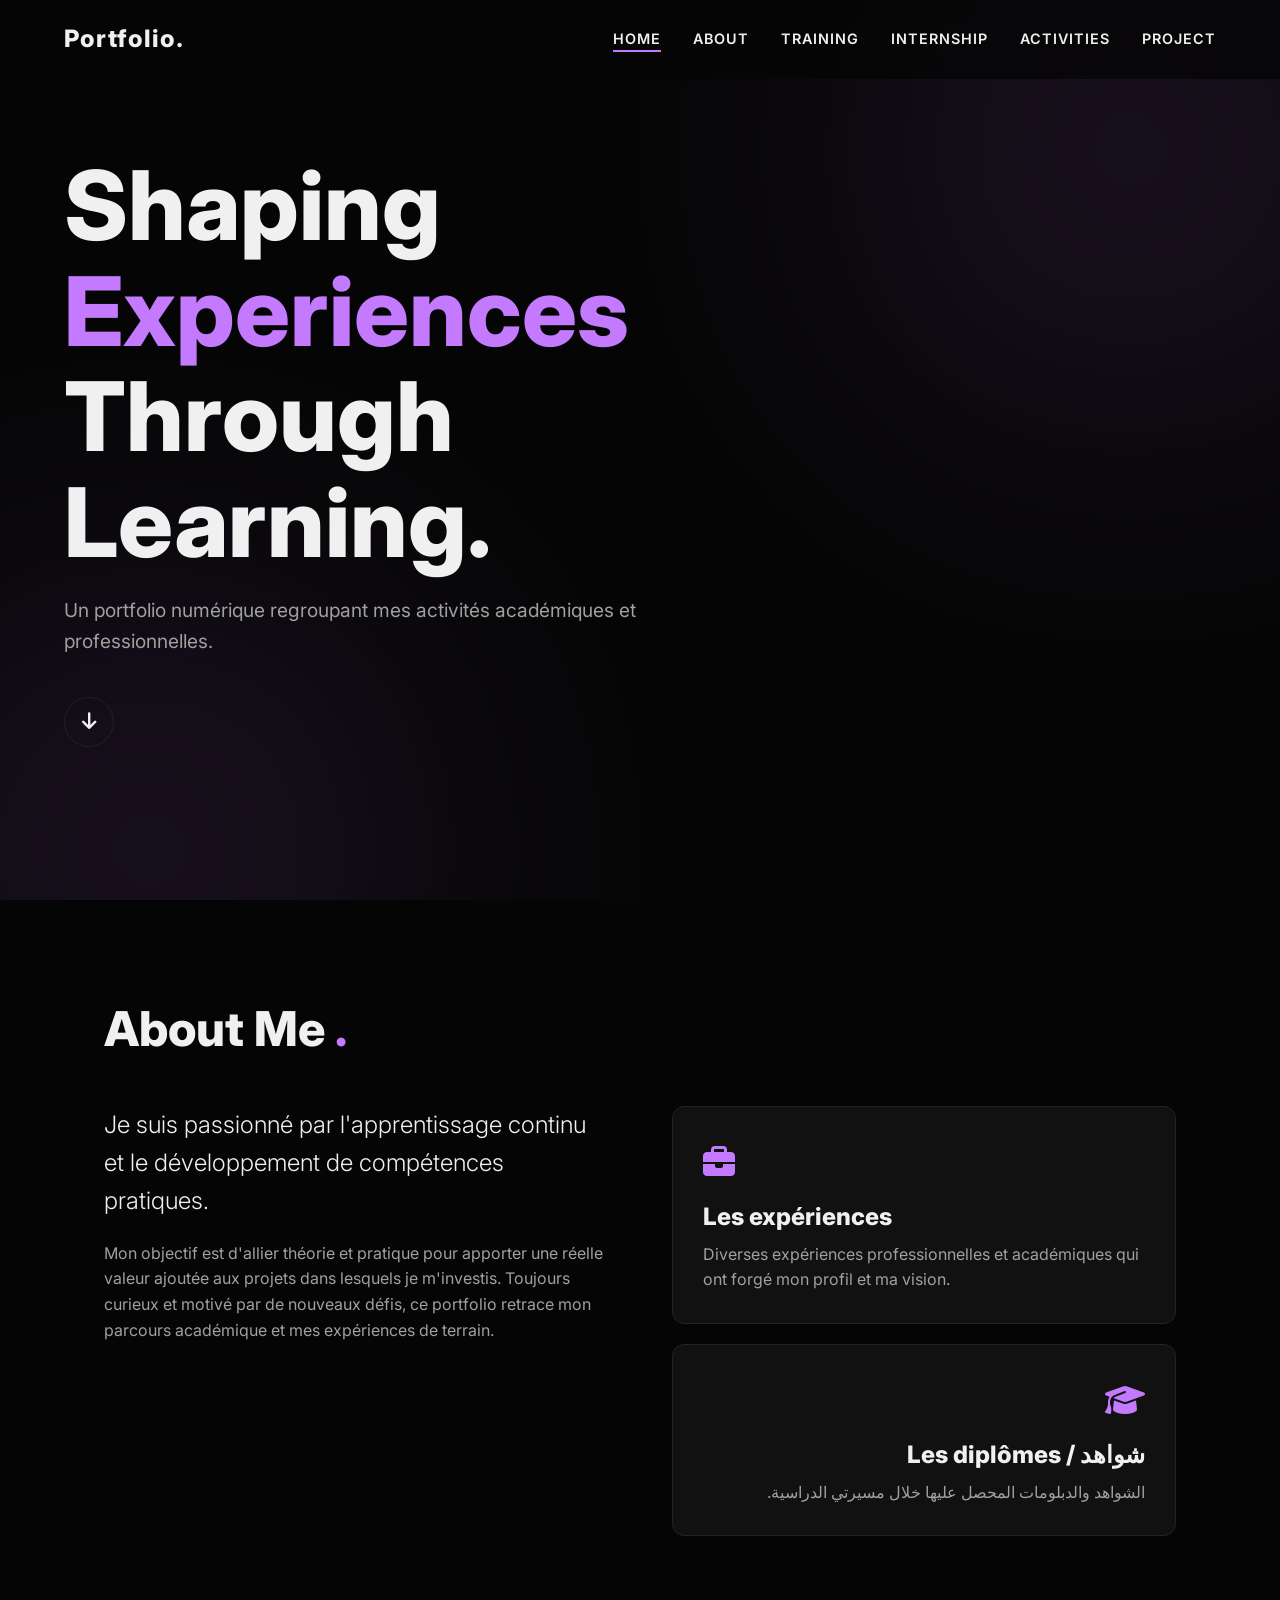
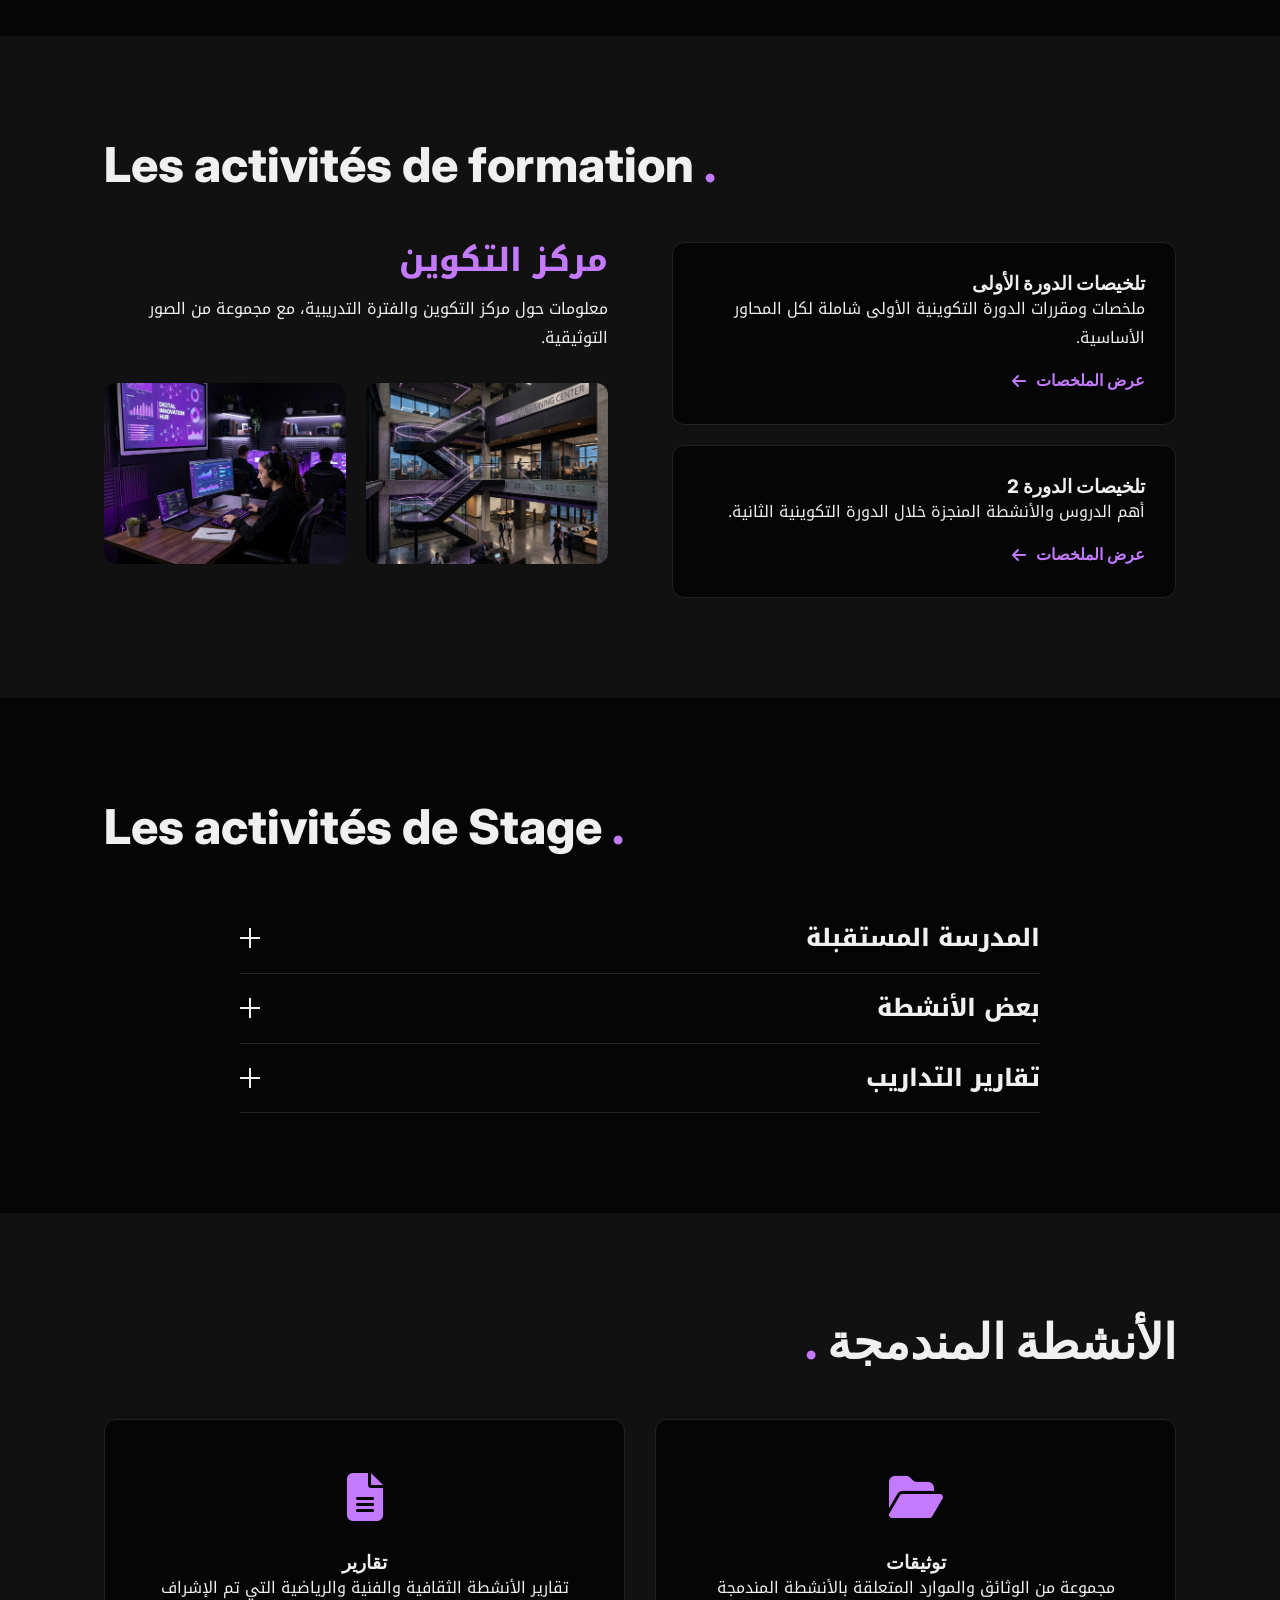
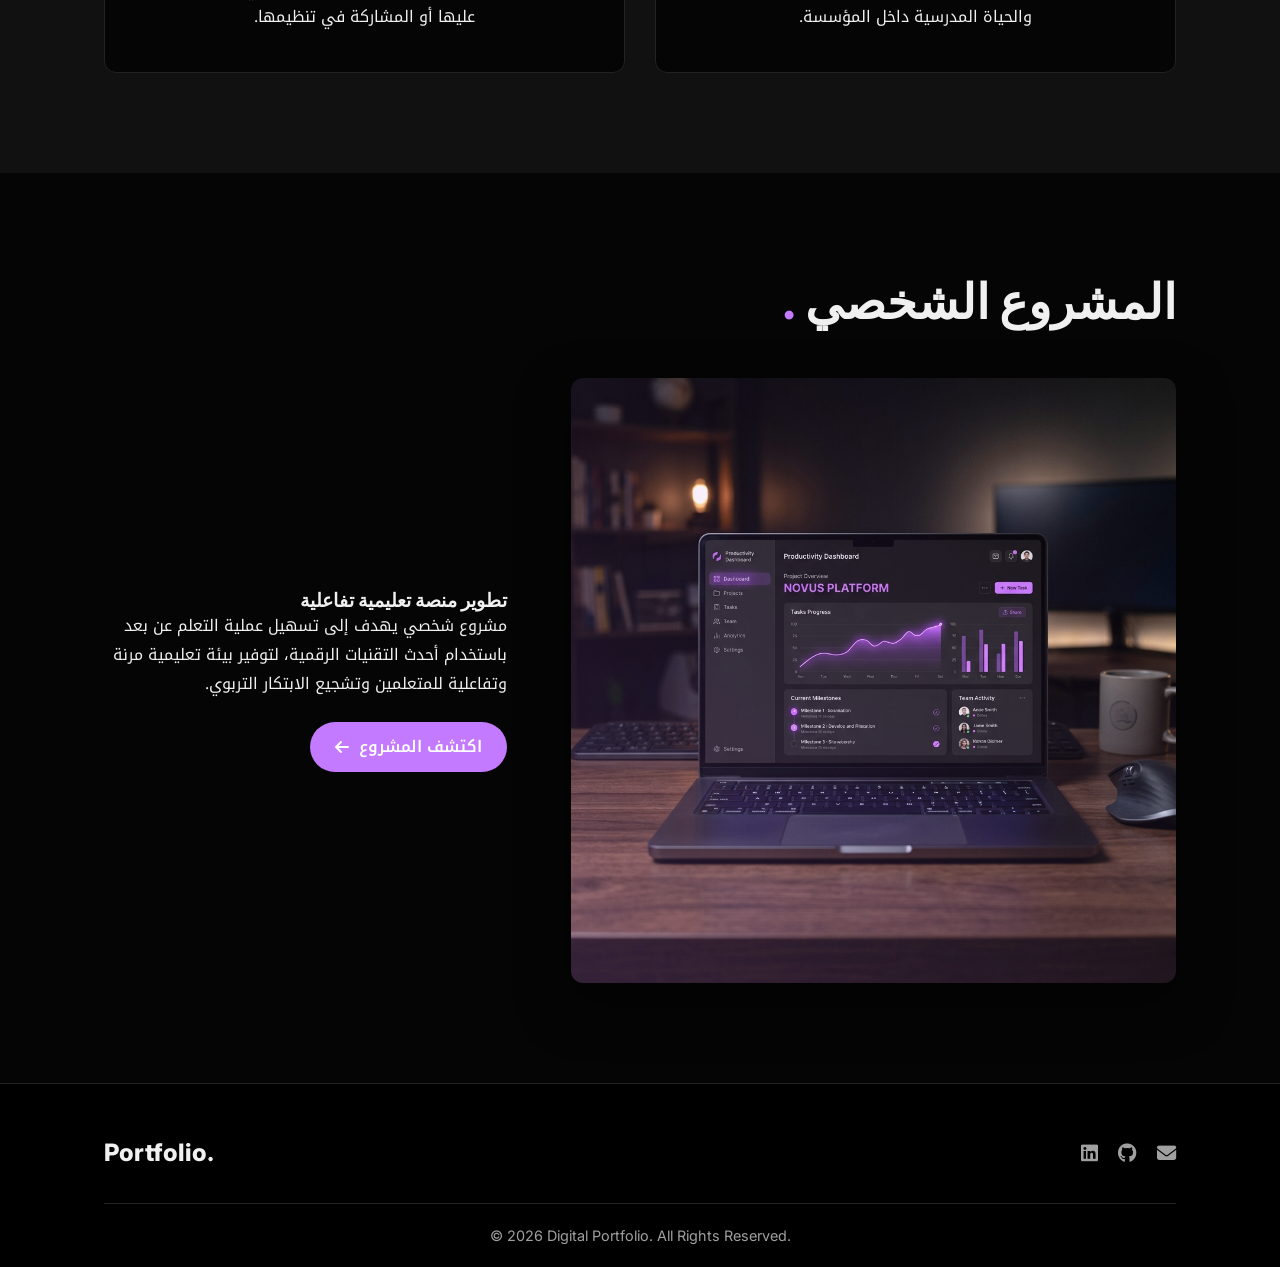
==== index.html @ a05d997a "Initial commit of portfolio website" ====
<!DOCTYPE html>
<html lang="fr">
<head>
    <meta charset="UTF-8">
    <meta name="viewport" content="width=device-width, initial-scale=1.0">
    <title>Portfolio | Souka</title>
    <meta name="description" content="Digital portfolio showcasing academic, training, and internship work.">
    <link rel="stylesheet" href="style.css">
    <link rel="preconnect" href="https://fonts.googleapis.com">
    <link rel="preconnect" href="https://fonts.gstatic.com" crossorigin>
    <link href="https://fonts.googleapis.com/css2?family=Inter:wght@300;400;600;800&family=Noto+Kufi+Arabic:wght@300;400;600;800&display=swap" rel="stylesheet">
    <link rel="stylesheet" href="https://cdnjs.cloudflare.com/ajax/libs/font-awesome/6.4.0/css/all.min.css">
</head>
<body>
    <nav class="navbar">
        <div class="logo">Portfolio.</div>
        <div class="hamburger">
            <div class="line"></div>
            <div class="line"></div>
            <div class="line"></div>
        </div>
        <ul class="nav-links">
            <li><a href="#hero" class="active">Home</a></li>
            <li><a href="#about">About</a></li>
            <li><a href="#training">Training</a></li>
            <li><a href="#internship">Internship</a></li>
            <li><a href="#integrated">Activities</a></li>
            <li><a href="#project">Project</a></li>
        </ul>
    </nav>

    <!-- Mobile Menu Overlay -->
    <div class="mobile-menu">
        <ul class="mobile-nav-links">
            <li><a href="#hero">Home</a></li>
            <li><a href="#about">About</a></li>
            <li><a href="#training">Training</a></li>
            <li><a href="#internship">Internship</a></li>
            <li><a href="#integrated">Activities</a></li>
            <li><a href="#project">Project</a></li>
        </ul>
    </div>

    <!-- Smooth Scroll Container -->
    <main id="smooth-wrapper">
        <div id="smooth-content">

            <header id="hero" class="hero-section">
                <div class="hero-content">
                    <h1 class="hero-title">
                        <span class="fade-up-word">Shaping</span>
                        <span class="fade-up-word accent-text">Experiences</span><br>
                        <span class="fade-up-word">Through</span>
                        <span class="fade-up-word">Learning.</span>
                    </h1>
                    <p class="hero-subtitle fade-up delay-1">Un portfolio numérique regroupant mes activités académiques et professionnelles.</p>
                    <a href="#about" class="scroll-down fade-up delay-2">
                        <i class="fa-solid fa-arrow-down"></i>
                    </a>
                </div>
                <!-- Background elements -->
                <div class="bg-glow glow-1"></div>
                <div class="bg-glow glow-2"></div>
            </header>

            <!-- 1. About Me -->
            <section id="about" class="section">
                <div class="container">
                    <h2 class="section-title fade-up">About Me <span class="accent-dot">.</span></h2>
                    <div class="about-grid">
                        <div class="about-intro fade-up">
                            <p class="large-text">Je suis passionné par l'apprentissage continu et le développement de compétences pratiques.</p>
                            <p class="additional-desc">Mon objectif est d'allier théorie et pratique pour apporter une réelle valeur ajoutée aux projets dans lesquels je m'investis. Toujours curieux et motivé par de nouveaux défis, ce portfolio retrace mon parcours académique et mes expériences de terrain.</p>
                        </div>
                        
                        <div class="about-cards fade-up delay-1">
                            <div class="card card-hover">
                                <div class="card-icon"><i class="fa-solid fa-briefcase"></i></div>
                                <h3>Les expériences</h3>
                                <p>Diverses expériences professionnelles et académiques qui ont forgé mon profil et ma vision.</p>
                            </div>
                            <div class="card card-hover" dir="rtl">
                                <div class="card-icon"><i class="fa-solid fa-graduation-cap"></i></div>
                                <h3>شواهد / Les diplômes</h3>
                                <p>الشواهد والدبلومات المحصل عليها خلال مسيرتي الدراسية.</p>
                            </div>
                        </div>
                    </div>
                </div>
            </section>

            <!-- 2. Training Activities -->
            <section id="training" class="section dark-section">
                <div class="container">
                    <h2 class="section-title fade-up">Les activités de formation <span class="accent-dot">.</span></h2>
                    
                    <div class="training-grid">
                        <!-- Training Center -->
                        <div class="training-item fade-up" dir="rtl">
                            <h3 class="subsection-title accent-text">مركز التكوين</h3>
                            <p class="arabic-text">معلومات حول مركز التكوين والفترة التدريبية، مع مجموعة من الصور التوثيقية.</p>
                            <div class="image-gallery">
                                <div class="img-wrapper">
                                    <img src="assets/training-1.jpg" alt="Training Center 1" class="gallery-img">
                                    <div class="img-overlay"></div>
                                </div>
                                <div class="img-wrapper">
                                    <img src="assets/training-2.jpg" alt="Training Center 2" class="gallery-img">
                                    <div class="img-overlay"></div>
                                </div>
                            </div>
                        </div>

                        <!-- Semesters Summaries -->
                        <div class="training-summaries fade-up delay-1" dir="rtl">
                            <div class="summary-card card-hover">
                                <h3>تلخيصات الدورة الأولى</h3>
                                <p class="arabic-text">ملخصات ومقررات الدورة التكوينية الأولى شاملة لكل المحاور الأساسية.</p>
                                <a href="#" class="btn-link">عرض الملخصات <i class="fa-solid fa-arrow-left"></i></a>
                            </div>
                            <div class="summary-card card-hover">
                                <h3>تلخيصات الدورة 2</h3>
                                <p class="arabic-text">أهم الدروس والأنشطة المنجزة خلال الدورة التكوينية الثانية.</p>
                                <a href="#" class="btn-link">عرض الملخصات <i class="fa-solid fa-arrow-left"></i></a>
                            </div>
                        </div>
                    </div>
                </div>
            </section>

            <!-- 3. Internship Activities -->
            <section id="internship" class="section">
                <div class="container">
                    <h2 class="section-title fade-up">Les activités de Stage <span class="accent-dot">.</span></h2>
                    
                    <div class="internship-content">
                        <div class="accordion fade-up">
                            <div class="accordion-item" dir="rtl">
                                <div class="accordion-header">
                                    <h3>المدرسة المستقبلة</h3>
                                    <span class="icon-plus"></span>
                                </div>
                                <div class="accordion-content">
                                    <p class="arabic-text">نبذة عن المؤسسة التعليمية التي تم إجراء التدريب بها، هيكلتها والتأطير الإداري والتربوي الذي استفدت منه.</p>
                                </div>
                            </div>
                            
                            <div class="accordion-item" dir="rtl">
                                <div class="accordion-header">
                                    <h3>بعض الأنشطة</h3>
                                    <span class="icon-plus"></span>
                                </div>
                                <div class="accordion-content">
                                    <p class="arabic-text">تفاصيل الأنشطة الصفية والموازية التي قمت بالمشاركة فيها وتنشيطها داخل المؤسسة بالتعاون مع الطاقم التربوي.</p>
                                </div>
                            </div>

                            <div class="accordion-item" dir="rtl">
                                <div class="accordion-header">
                                    <h3>تقارير التداريب</h3>
                                    <span class="icon-plus"></span>
                                </div>
                                <div class="accordion-content">
                                    <p class="arabic-text">تقارير مفصلة حول سير التداريب الميدانية والملاحظات والاستنتاجات المستخلصة في كل مرحلة.</p>
                                    <a href="#" class="btn-outline mt-4">تحميل التقارير</a>
                                </div>
                            </div>
                        </div>
                    </div>
                </div>
            </section>

            <!-- 4. Integrated Activities -->
            <section id="integrated" class="section dark-section">
                <div class="container">
                    <h2 class="section-title fade-up" dir="rtl">الأنشطة المندمجة <span class="accent-dot">.</span></h2>
                    
                    <div class="integrated-grid fade-up" dir="rtl">
                        <div class="integrated-card card-hover">
                            <div class="card-icon"><i class="fa-solid fa-folder-open"></i></div>
                            <h3>توثيقات</h3>
                            <p class="arabic-text">مجموعة من الوثائق والموارد المتعلقة بالأنشطة المندمجة والحياة المدرسية داخل المؤسسة.</p>
                        </div>
                        <div class="integrated-card card-hover">
                            <div class="card-icon"><i class="fa-solid fa-file-lines"></i></div>
                            <h3>تقارير</h3>
                            <p class="arabic-text">تقارير الأنشطة الثقافية والفنية والرياضية التي تم الإشراف عليها أو المشاركة في تنظيمها.</p>
                        </div>
                    </div>
                </div>
            </section>

            <!-- 5. Personal Project -->
            <section id="project" class="section">
                <div class="container">
                    <h2 class="section-title fade-up" dir="rtl">المشروع الشخصي <span class="accent-dot">.</span></h2>
                    
                    <div class="project-showcase fade-up delay-1">
                        <div class="project-info" dir="rtl">
                            <h3 class="project-title">تطوير منصة تعليمية تفاعلية</h3>
                            <p class="arabic-text">مشروع شخصي يهدف إلى تسهيل عملية التعلم عن بعد باستخدام أحدث التقنيات الرقمية، لتوفير بيئة تعليمية مرنة وتفاعلية للمتعلمين وتشجيع الابتكار التربوي.</p>
                            <a href="#" class="btn-primary mt-4">اكتشف المشروع <i class="fa-solid fa-arrow-left"></i></a>
                        </div>
                        <div class="project-visual">
                            <div class="project-image-wrapper">
                                <img src="assets/project.jpg" alt="Personal Project">
                                <div class="overlay-glow"></div>
                            </div>
                        </div>
                    </div>
                </div>
            </section>

            <footer class="footer">
                <div class="container">
                    <div class="footer-content">
                        <div class="footer-logo">Portfolio.</div>
                        <div class="footer-socials">
                            <a href="#" aria-label="LinkedIn"><i class="fa-brands fa-linkedin"></i></a>
                            <a href="#" aria-label="GitHub"><i class="fa-brands fa-github"></i></a>
                            <a href="#" aria-label="Email"><i class="fa-solid fa-envelope"></i></a>
                        </div>
                    </div>
                    <div class="footer-bottom">
                        <p>&copy; 2026 Digital Portfolio. All Rights Reserved.</p>
                    </div>
                </div>
            </footer>

        </div>
    </main>

    <script src="main.js"></script>
</body>
</html>
---- style.css ----
/* style.css */
:root {
    --bg-color: #050505;
    --bg-light: #111111;
    --text-main: #f0f0f0;
    --text-muted: #a0a0a0;
    --accent: #C47AFF;
    --accent-glow: rgba(196, 122, 255, 0.2);
    --border: #222222;
    --font-en: 'Inter', sans-serif;
    --font-ar: 'Noto Kufi Arabic', sans-serif;
}

* {
    margin: 0;
    padding: 0;
    box-sizing: border-box;
}

html {
    scroll-behavior: smooth;
}

body {
    background-color: var(--bg-color);
    color: var(--text-main);
    font-family: var(--font-en);
    line-height: 1.6;
    overflow-x: hidden;
}

.arabic-text {
    font-family: var(--font-ar);
    line-height: 1.8;
}

h1, h2, h3, h4, h5, h6 {
    font-weight: 800;
    line-height: 1.2;
}

a {
    color: var(--text-main);
    text-decoration: none;
    transition: color 0.3s ease;
}

a:hover {
    color: var(--accent);
}

.container {
    max-width: 1200px;
    margin: 0 auto;
    padding: 0 5%;
}

.section {
    padding: 100px 0;
    position: relative;
}

.dark-section {
    background-color: var(--bg-light);
}

.section-title {
    font-size: 3rem;
    margin-bottom: 3rem;
}

.accent-dot {
    color: var(--accent);
}

.accent-text {
    color: var(--accent);
}

/* Navbar */
.navbar {
    position: fixed;
    top: 0;
    left: 0;
    width: 100%;
    padding: 20px 5%;
    display: flex;
    justify-content: space-between;
    align-items: center;
    background: rgba(5, 5, 5, 0.8);
    backdrop-filter: blur(10px);
    z-index: 1000;
    border-bottom: 1px solid transparent;
    transition: border-bottom 0.3s ease;
}

.navbar.scrolled {
    border-bottom: 1px solid var(--border);
}

.logo {
    font-size: 1.5rem;
    font-weight: 800;
    letter-spacing: 1px;
}

.nav-links {
    display: flex;
    list-style: none;
    gap: 2rem;
}

.nav-links a {
    font-size: 0.9rem;
    font-weight: 600;
    text-transform: uppercase;
    letter-spacing: 1px;
    position: relative;
}

.nav-links a::after {
    content: '';
    position: absolute;
    bottom: -5px;
    left: 0;
    width: 0%;
    height: 2px;
    background: var(--accent);
    transition: width 0.3s ease;
}

.nav-links a:hover::after, .nav-links a.active::after {
    width: 100%;
}

.hamburger {
    display: none;
    cursor: pointer;
    z-index: 1001;
}

.hamburger .line {
    width: 25px;
    height: 2px;
    background: var(--text-main);
    margin: 5px 0;
    transition: all 0.3s ease;
}

.hamburger.active .line:nth-child(1) {
    transform: translateY(7px) rotate(45deg);
}

.hamburger.active .line:nth-child(2) {
    opacity: 0;
}

.hamburger.active .line:nth-child(3) {
    transform: translateY(-7px) rotate(-45deg);
}

/* Mobile Menu */
.mobile-menu {
    position: fixed;
    top: 0;
    left: 0;
    width: 100%;
    height: 100vh;
    background: var(--bg-color);
    display: flex;
    justify-content: center;
    align-items: center;
    z-index: 999;
    opacity: 0;
    pointer-events: none;
    transition: opacity 0.3s ease;
}

.mobile-menu.open {
    opacity: 1;
    pointer-events: all;
}

.mobile-nav-links {
    list-style: none;
    text-align: center;
}

.mobile-nav-links li {
    margin: 20px 0;
}

.mobile-nav-links a {
    font-size: 2rem;
    font-weight: 800;
}

.mobile-nav-links a:hover {
    color: var(--accent);
}

/* Hero Section */
.hero-section {
    height: 100vh;
    display: flex;
    align-items: center;
    padding: 0 5%;
    position: relative;
    overflow: hidden;
}

.hero-content {
    position: relative;
    z-index: 10;
    max-width: 800px;
}

.hero-title {
    font-size: clamp(3rem, 8vw, 6rem);
    margin-bottom: 20px;
    line-height: 1.1;
}

.hero-subtitle {
    font-size: 1.2rem;
    color: var(--text-muted);
    max-width: 600px;
    margin-bottom: 40px;
}

.scroll-down {
    display: inline-flex;
    justify-content: center;
    align-items: center;
    width: 50px;
    height: 50px;
    border: 1px solid var(--border);
    border-radius: 50%;
    color: var(--text-main);
    font-size: 1.2rem;
}

.scroll-down:hover {
    border-color: var(--accent);
    background: var(--accent-glow);
}

.bg-glow {
    position: absolute;
    width: 50vw;
    height: 50vw;
    max-width: 500px;
    max-height: 500px;
    background: var(--accent);
    filter: blur(150px);
    border-radius: 50%;
    opacity: 0.15;
    z-index: 1;
}

.glow-1 {
    top: -100px;
    right: -100px;
}

.glow-2 {
    bottom: -200px;
    left: -100px;
}

/* About Grid */
.about-grid {
    display: grid;
    grid-template-columns: 1fr 1fr;
    gap: 4rem;
}

.large-text {
    font-size: 1.5rem;
    font-weight: 300;
    margin-bottom: 20px;
}

.additional-desc {
    color: var(--text-muted);
}

.about-cards {
    display: flex;
    flex-direction: column;
    gap: 20px;
}

.card {
    background: var(--bg-light);
    border: 1px solid var(--border);
    padding: 30px;
    border-radius: 12px;
    transition: transform 0.3s ease, border-color 0.3s ease;
}

.card-hover:hover {
    transform: translateY(-5px);
    border-color: var(--accent);
    box-shadow: 0 10px 30px rgba(0,0,0,0.5);
}

.card-icon {
    font-size: 2rem;
    color: var(--accent);
    margin-bottom: 15px;
}

.card h3 {
    font-size: 1.5rem;
    margin-bottom: 10px;
}

.card p {
    color: var(--text-muted);
}

/* Training Section */
.training-grid {
    display: grid;
    grid-template-columns: 1fr 1fr;
    gap: 4rem;
}

.subsection-title {
    font-size: 2rem;
    margin-bottom: 15px;
    font-family: var(--font-ar);
}

.image-gallery {
    display: flex;
    gap: 20px;
    margin-top: 30px;
}

.img-wrapper {
    flex: 1;
    position: relative;
    border-radius: 12px;
    overflow: hidden;
    aspect-ratio: 4/3;
}

.gallery-img {
    width: 100%;
    height: 100%;
    object-fit: cover;
    transition: transform 0.5s ease;
}

.img-wrapper:hover .gallery-img {
    transform: scale(1.05);
}

.img-overlay {
    position: absolute;
    top: 0;
    left: 0;
    width: 100%;
    height: 100%;
    background: var(--accent-glow);
    opacity: 0;
    transition: opacity 0.3s ease;
}

.img-wrapper:hover .img-overlay {
    opacity: 1;
}

.training-summaries {
    display: flex;
    flex-direction: column;
    gap: 20px;
}

.summary-card {
    background: var(--bg-color);
    border: 1px solid var(--border);
    padding: 30px;
    border-radius: 12px;
}

.btn-link {
    display: inline-flex;
    align-items: center;
    gap: 10px;
    margin-top: 15px;
    color: var(--accent);
    font-weight: 600;
}

.btn-link:hover {
    color: #fff;
}

/* Accordion (Internship) */
.internship-content {
    max-width: 800px;
    margin: 0 auto;
}

.accordion-item {
    border-bottom: 1px solid var(--border);
    padding: 20px 0;
}

.accordion-header {
    display: flex;
    justify-content: space-between;
    align-items: center;
    cursor: pointer;
}

.accordion-header h3 {
    font-size: 1.5rem;
    font-family: var(--font-ar);
    transition: color 0.3s ease;
    margin: 0;
}

.accordion-header:hover h3 {
    color: var(--accent);
}

.icon-plus {
    position: relative;
    width: 20px;
    height: 20px;
}

.icon-plus::before, .icon-plus::after {
    content: '';
    position: absolute;
    background: var(--text-main);
    transition: transform 0.3s ease;
}

.icon-plus::before {
    top: 9px;
    left: 0;
    width: 20px;
    height: 2px;
}

.icon-plus::after {
    top: 0;
    left: 9px;
    width: 2px;
    height: 20px;
}

.accordion-item.active .icon-plus::after {
    transform: rotate(90deg);
    opacity: 0;
}

.accordion-item.active .icon-plus::before {
    background: var(--accent);
}

.accordion-item.active .accordion-header h3 {
    color: var(--accent);
}

.accordion-content {
    max-height: 0;
    overflow: hidden;
    transition: max-height 0.3s ease, margin-top 0.3s ease;
}

.accordion-item.active .accordion-content {
    margin-top: 20px;
}

.accordion-content p {
    color: var(--text-muted);
}

.btn-outline {
    display: inline-block;
    padding: 10px 20px;
    border: 1px solid var(--accent);
    color: var(--accent);
    border-radius: 30px;
    font-family: var(--font-ar);
    transition: all 0.3s ease;
}

.btn-outline:hover {
    background: var(--accent);
    color: #fff;
}

/* Integrated Grid */
.integrated-grid {
    display: grid;
    grid-template-columns: 1fr 1fr;
    gap: 30px;
}

.integrated-card {
    background: var(--bg-color);
    border: 1px solid var(--border);
    padding: 40px;
    border-radius: 12px;
    text-align: center;
}

.integrated-card .card-icon {
    font-size: 3rem;
}

/* Project Showcase */
.project-showcase {
    display: grid;
    grid-template-columns: 1fr 1.5fr;
    gap: 4rem;
    align-items: center;
}

.btn-primary {
    display: inline-flex;
    align-items: center;
    gap: 10px;
    padding: 12px 25px;
    background: var(--accent);
    color: #fff;
    border-radius: 30px;
    font-weight: 600;
    font-family: var(--font-ar);
}

.btn-primary:hover {
    background: #a960e6;
    color: #fff;
}

.mt-4 {
    margin-top: 1.5rem;
}

.project-visual {
    position: relative;
}

.project-image-wrapper {
    position: relative;
    border-radius: 12px;
    overflow: hidden;
    box-shadow: 0 20px 50px rgba(0,0,0,0.5);
}

.project-image-wrapper img {
    width: 100%;
    display: block;
}

.overlay-glow {
    position: absolute;
    top: 0;
    left: 0;
    width: 100%;
    height: 100%;
    background: linear-gradient(45deg, var(--accent-glow), transparent);
    pointer-events: none;
}

/* Footer */
.footer {
    padding: 50px 0 20px;
    background: #000;
    border-top: 1px solid var(--border);
}

.footer-content {
    display: flex;
    justify-content: space-between;
    align-items: center;
    margin-bottom: 30px;
}

.footer-logo {
    font-size: 1.5rem;
    font-weight: 800;
}

.footer-socials {
    display: flex;
    gap: 20px;
}

.footer-socials a {
    font-size: 1.2rem;
    color: var(--text-muted);
}

.footer-socials a:hover {
    color: var(--accent);
    transform: translateY(-3px);
}

.footer-bottom {
    text-align: center;
    color: var(--text-muted);
    font-size: 0.9rem;
    border-top: 1px solid var(--border);
    padding-top: 20px;
}

/* Animations */
.fade-up {
    opacity: 0;
    transform: translateY(30px);
    transition: opacity 0.8s ease, transform 0.8s ease;
}

.fade-up.visible {
    opacity: 1;
    transform: translateY(0);
}

.fade-up-word {
    display: inline-block;
    opacity: 0;
    transform: translateY(30px);
    transition: opacity 0.8s cubic-bezier(0.2, 0.8, 0.2, 1), transform 0.8s cubic-bezier(0.2, 0.8, 0.2, 1);
}

.fade-up-word.visible {
    opacity: 1;
    transform: translateY(0);
}

.delay-1 { transition-delay: 0.2s; }
.delay-2 { transition-delay: 0.4s; }

/* Responsive */
@media (max-width: 992px) {
    .about-grid, .training-grid, .project-showcase {
        grid-template-columns: 1fr;
        gap: 2rem;
    }
    
    .nav-links {
        display: none;
    }
    
    .hamburger {
        display: block;
    }
}

@media (max-width: 768px) {
    .section-title {
        font-size: 2.2rem;
    }
    
    .integrated-grid {
        grid-template-columns: 1fr;
    }
    
    .image-gallery {
        flex-direction: column;
    }
    
    .hero-title {
        font-size: 2.5rem;
    }
}
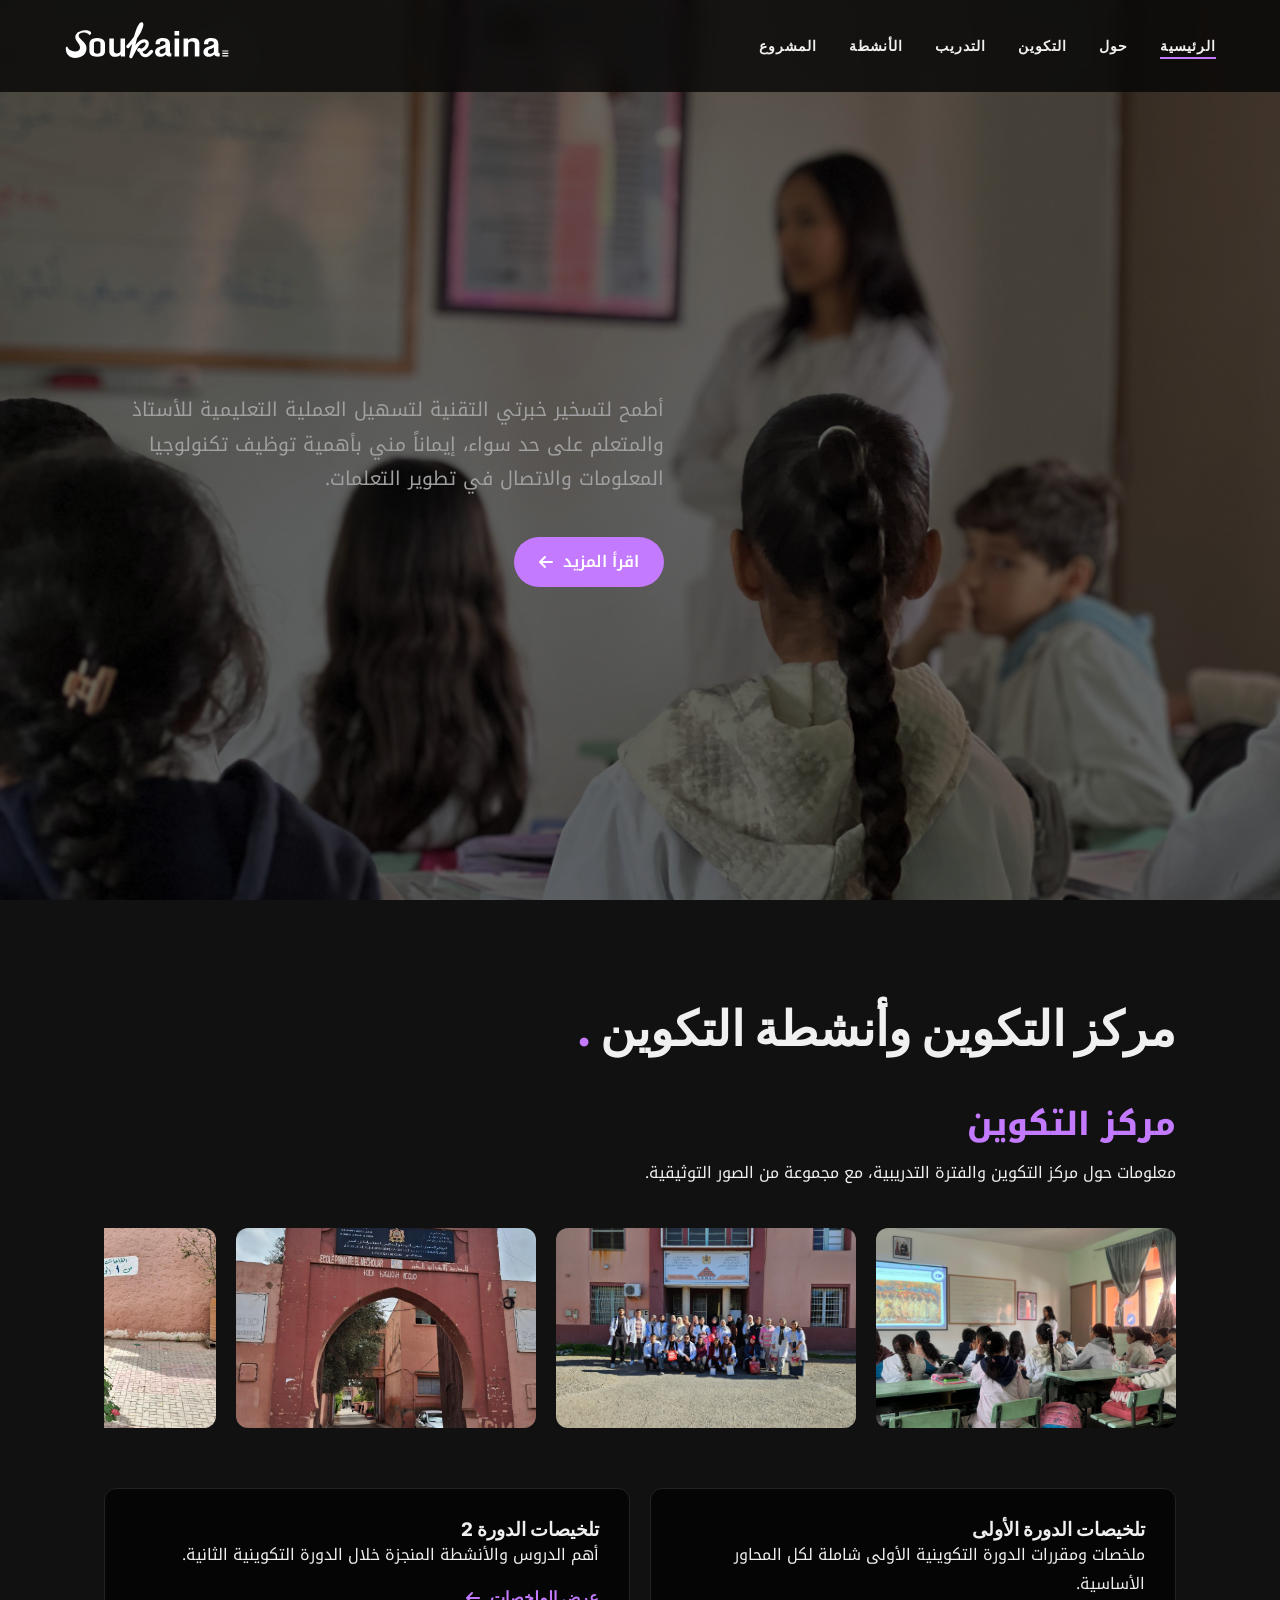
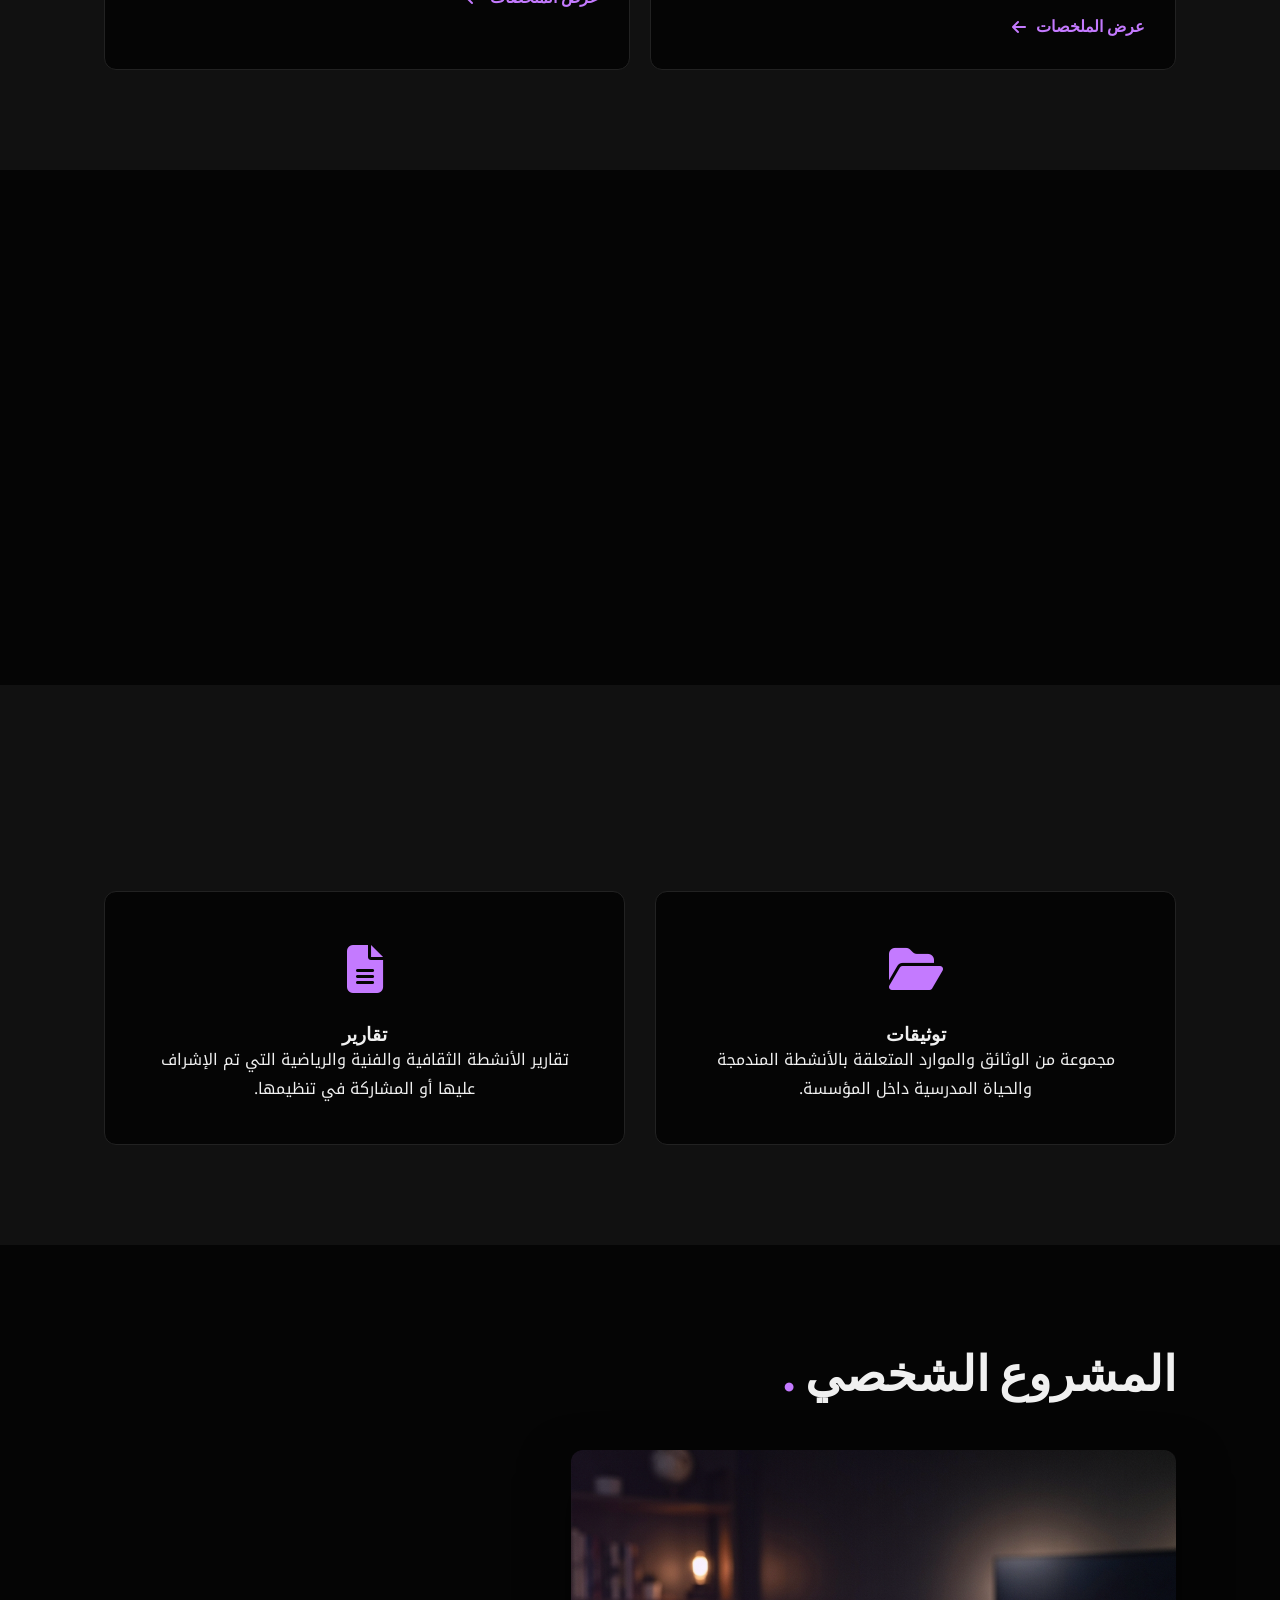
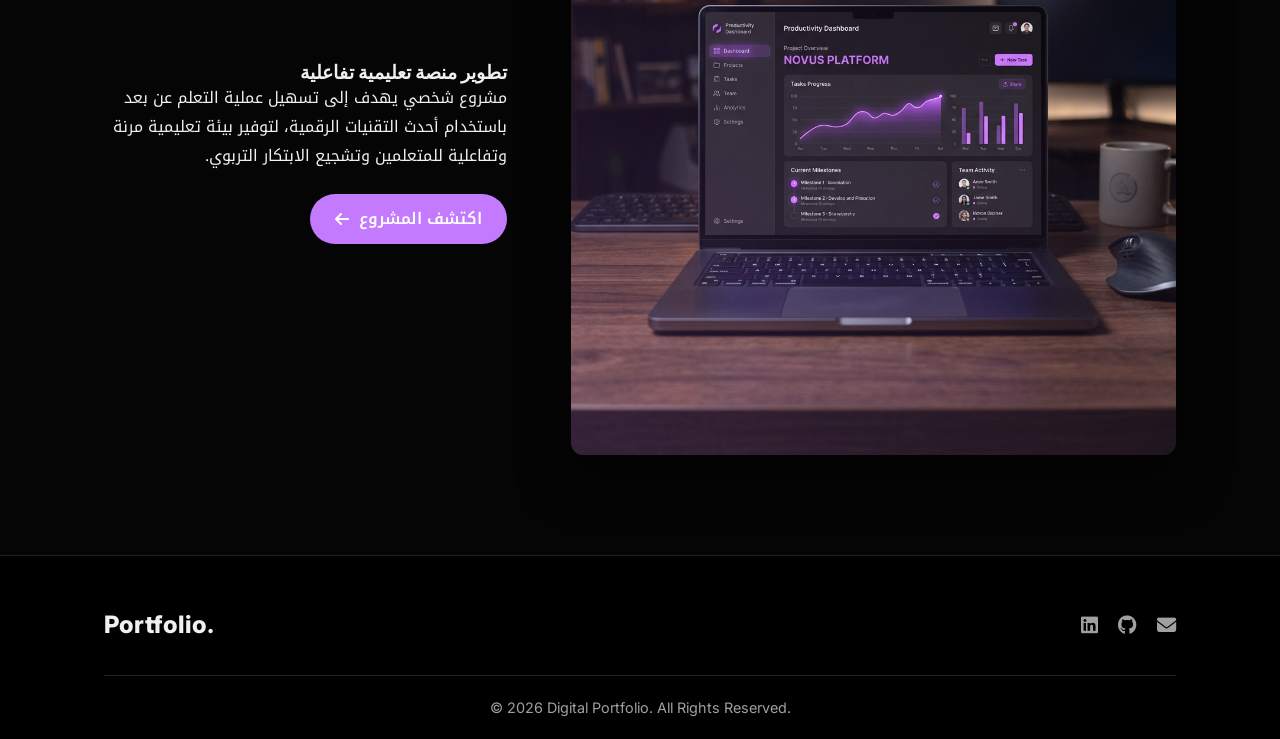
==== commit 5434a44b: "feat: complete arabic localization, UI updates, and about me page implementation" ====
--- a/index.html
+++ b/index.html
@@ -1,5 +1,6 @@
 <!DOCTYPE html>
 <html lang="fr">
+
 <head>
     <meta charset="UTF-8">
     <meta name="viewport" content="width=device-width, initial-scale=1.0">
@@ -8,36 +9,39 @@
     <link rel="stylesheet" href="style.css">
     <link rel="preconnect" href="https://fonts.googleapis.com">
     <link rel="preconnect" href="https://fonts.gstatic.com" crossorigin>
-    <link href="https://fonts.googleapis.com/css2?family=Inter:wght@300;400;600;800&family=Noto+Kufi+Arabic:wght@300;400;600;800&display=swap" rel="stylesheet">
+    <link
+        href="https://fonts.googleapis.com/css2?family=Inter:wght@300;400;600;800&family=Noto+Kufi+Arabic:wght@300;400;600;800&display=swap"
+        rel="stylesheet">
     <link rel="stylesheet" href="https://cdnjs.cloudflare.com/ajax/libs/font-awesome/6.4.0/css/all.min.css">
 </head>
+
 <body>
     <nav class="navbar">
-        <div class="logo">Portfolio.</div>
+        <div class="logo"><img src="assets/souka.svg" alt="Portfolio Logo" style="height: 40px;"></div>
         <div class="hamburger">
             <div class="line"></div>
             <div class="line"></div>
             <div class="line"></div>
         </div>
-        <ul class="nav-links">
-            <li><a href="#hero" class="active">Home</a></li>
-            <li><a href="#about">About</a></li>
-            <li><a href="#training">Training</a></li>
-            <li><a href="#internship">Internship</a></li>
-            <li><a href="#integrated">Activities</a></li>
-            <li><a href="#project">Project</a></li>
+        <ul class="nav-links" dir="rtl">
+            <li><a href="#hero" class="active">الرئيسية</a></li>
+            <li><a href="#about">حول</a></li>
+            <li><a href="#training">التكوين</a></li>
+            <li><a href="#internship">التدريب</a></li>
+            <li><a href="#integrated">الأنشطة</a></li>
+            <li><a href="#project">المشروع</a></li>
         </ul>
     </nav>
 
     <!-- Mobile Menu Overlay -->
     <div class="mobile-menu">
-        <ul class="mobile-nav-links">
-            <li><a href="#hero">Home</a></li>
-            <li><a href="#about">About</a></li>
-            <li><a href="#training">Training</a></li>
-            <li><a href="#internship">Internship</a></li>
-            <li><a href="#integrated">Activities</a></li>
-            <li><a href="#project">Project</a></li>
+        <ul class="mobile-nav-links" dir="rtl">
+            <li><a href="#hero">الرئيسية</a></li>
+            <li><a href="#about">حول</a></li>
+            <li><a href="#training">التكوين</a></li>
+            <li><a href="#internship">التدريب</a></li>
+            <li><a href="#integrated">الأنشطة</a></li>
+            <li><a href="#project">المشروع</a></li>
         </ul>
     </div>
 
@@ -46,82 +50,111 @@
         <div id="smooth-content">
 
             <header id="hero" class="hero-section">
-                <div class="hero-content">
-                    <h1 class="hero-title">
-                        <span class="fade-up-word">Shaping</span>
-                        <span class="fade-up-word accent-text">Experiences</span><br>
-                        <span class="fade-up-word">Through</span>
-                        <span class="fade-up-word">Learning.</span>
-                    </h1>
-                    <p class="hero-subtitle fade-up delay-1">Un portfolio numérique regroupant mes activités académiques et professionnelles.</p>
-                    <a href="#about" class="scroll-down fade-up delay-2">
-                        <i class="fa-solid fa-arrow-down"></i>
-                    </a>
-                </div>
-                <!-- Background elements -->
-                <div class="bg-glow glow-1"></div>
-                <div class="bg-glow glow-2"></div>
+                <!-- Slideshow Backgrounds -->
+                <div class="hero-slideshow">
+                    <div class="hero-slide active"
+                        style="background-image: url('assets/hero/IMG-20260426-WA0001.jpg');"></div>
+                    <div class="hero-slide" style="background-image: url('assets/hero/IMG-20260426-WA0004.jpg');"></div>
+                    <div class="hero-slide" style="background-image: url('assets/hero/IMG-20260426-WA0005.jpg');"></div>
+                    <div class="hero-slide" style="background-image: url('assets/hero/IMG-20260426-WA0018.jpg');"></div>
+                    <div class="hero-slide" style="background-image: url('assets/hero/IMG-20260426-WA0092.jpg');"></div>
+                    <div class="hero-slide" style="background-image: url('assets/hero/IMG-20260426-WA0093.jpg');"></div>
+                    <div class="hero-overlay"></div>
+                </div>
+
+                <div class="hero-content" dir="rtl">
+                    <p class="hero-subtitle fade-up delay-1 arabic-text">أطمح لتسخير خبرتي التقنية لتسهيل العملية
+                        التعليمية للأستاذ والمتعلم على حد سواء، إيماناً مني بأهمية توظيف تكنولوجيا المعلومات والاتصال في
+                        تطوير التعلمات.</p>
+                    <a href="about_me.html" class="btn-primary fade-up delay-2">اقرأ المزيد <i
+                            class="fa-solid fa-arrow-left"></i></a>
+                </div>
             </header>
 
-            <!-- 1. About Me -->
-            <section id="about" class="section">
-                <div class="container">
-                    <h2 class="section-title fade-up">About Me <span class="accent-dot">.</span></h2>
-                    <div class="about-grid">
-                        <div class="about-intro fade-up">
-                            <p class="large-text">Je suis passionné par l'apprentissage continu et le développement de compétences pratiques.</p>
-                            <p class="additional-desc">Mon objectif est d'allier théorie et pratique pour apporter une réelle valeur ajoutée aux projets dans lesquels je m'investis. Toujours curieux et motivé par de nouveaux défis, ce portfolio retrace mon parcours académique et mes expériences de terrain.</p>
-                        </div>
-                        
-                        <div class="about-cards fade-up delay-1">
-                            <div class="card card-hover">
-                                <div class="card-icon"><i class="fa-solid fa-briefcase"></i></div>
-                                <h3>Les expériences</h3>
-                                <p>Diverses expériences professionnelles et académiques qui ont forgé mon profil et ma vision.</p>
-                            </div>
-                            <div class="card card-hover" dir="rtl">
-                                <div class="card-icon"><i class="fa-solid fa-graduation-cap"></i></div>
-                                <h3>شواهد / Les diplômes</h3>
-                                <p>الشواهد والدبلومات المحصل عليها خلال مسيرتي الدراسية.</p>
-                            </div>
-                        </div>
-                    </div>
-                </div>
-            </section>
 
             <!-- 2. Training Activities -->
             <section id="training" class="section dark-section">
                 <div class="container">
-                    <h2 class="section-title fade-up">Les activités de formation <span class="accent-dot">.</span></h2>
-                    
-                    <div class="training-grid">
+                    <h2 class="section-title fade-up" dir="rtl">مركز التكوين وأنشطة التكوين <span
+                            class="accent-dot">.</span></h2>
+
+                    <div class="training-grid" style="grid-template-columns: 1fr; gap: 40px;">
                         <!-- Training Center -->
-                        <div class="training-item fade-up" dir="rtl">
+                        <div class="training-item fade-up" dir="rtl" style="min-width: 0;">
                             <h3 class="subsection-title accent-text">مركز التكوين</h3>
-                            <p class="arabic-text">معلومات حول مركز التكوين والفترة التدريبية، مع مجموعة من الصور التوثيقية.</p>
-                            <div class="image-gallery">
-                                <div class="img-wrapper">
-                                    <img src="assets/training-1.jpg" alt="Training Center 1" class="gallery-img">
-                                    <div class="img-overlay"></div>
-                                </div>
-                                <div class="img-wrapper">
-                                    <img src="assets/training-2.jpg" alt="Training Center 2" class="gallery-img">
-                                    <div class="img-overlay"></div>
+                            <p class="arabic-text" style="margin-bottom: 20px;">معلومات حول مركز التكوين والفترة
+                                التدريبية، مع مجموعة من الصور التوثيقية.</p>
+                            <div class="center-slideshow-container">
+                                <div class="center-slideshow-track">
+                                    <!-- Double the items for seamless infinite scroll -->
+                                    <div class="center-card" onclick="window.location.href='centre_formation.html'">
+                                        <img src="assets/center/IMG-20260426-WA0003.jpg" alt="Center Image">
+                                        <div class="center-card-info arabic-text">معلومات عن مركز التكوين</div>
+                                    </div>
+                                    <div class="center-card" onclick="window.location.href='centre_formation.html'">
+                                        <img src="assets/center/IMG-20260426-WA0038.jpg" alt="Center Image">
+                                        <div class="center-card-info arabic-text">معلومات إضافية</div>
+                                    </div>
+                                    <div class="center-card" onclick="window.location.href='centre_formation.html'">
+                                        <img src="assets/center/IMG-20260426-WA0071.jpg" alt="Center Image">
+                                        <div class="center-card-info arabic-text">نشاط في المركز</div>
+                                    </div>
+                                    <div class="center-card" onclick="window.location.href='centre_formation.html'">
+                                        <img src="assets/center/IMG-20260426-WA0075.jpg" alt="Center Image">
+                                        <div class="center-card-info arabic-text">مرافق التكوين</div>
+                                    </div>
+                                    <div class="center-card" onclick="window.location.href='centre_formation.html'">
+                                        <img src="assets/center/IMG-20260426-WA0076.jpg" alt="Center Image">
+                                        <div class="center-card-info arabic-text">صورة تذكارية</div>
+                                    </div>
+                                    <div class="center-card" onclick="window.location.href='centre_formation.html'">
+                                        <img src="assets/center/IMG-20260426-WA0078.jpg" alt="Center Image">
+                                        <div class="center-card-info arabic-text">تطوير المهارات</div>
+                                    </div>
+                                    <!-- Duplicate for smooth scroll loop -->
+                                    <div class="center-card" onclick="window.location.href='centre_formation.html'">
+                                        <img src="assets/center/IMG-20260426-WA0003.jpg" alt="Center Image">
+                                        <div class="center-card-info arabic-text">معلومات عن مركز التكوين</div>
+                                    </div>
+                                    <div class="center-card" onclick="window.location.href='centre_formation.html'">
+                                        <img src="assets/center/IMG-20260426-WA0038.jpg" alt="Center Image">
+                                        <div class="center-card-info arabic-text">معلومات إضافية</div>
+                                    </div>
+                                    <div class="center-card" onclick="window.location.href='centre_formation.html'">
+                                        <img src="assets/center/IMG-20260426-WA0071.jpg" alt="Center Image">
+                                        <div class="center-card-info arabic-text">نشاط في المركز</div>
+                                    </div>
+                                    <div class="center-card" onclick="window.location.href='centre_formation.html'">
+                                        <img src="assets/center/IMG-20260426-WA0075.jpg" alt="Center Image">
+                                        <div class="center-card-info arabic-text">مرافق التكوين</div>
+                                    </div>
+                                    <div class="center-card" onclick="window.location.href='centre_formation.html'">
+                                        <img src="assets/center/IMG-20260426-WA0076.jpg" alt="Center Image">
+                                        <div class="center-card-info arabic-text">صورة تذكارية</div>
+                                    </div>
+                                    <div class="center-card" onclick="window.location.href='centre_formation.html'">
+                                        <img src="assets/center/IMG-20260426-WA0078.jpg" alt="Center Image">
+                                        <div class="center-card-info arabic-text">تطوير المهارات</div>
+                                    </div>
                                 </div>
                             </div>
                         </div>
 
                         <!-- Semesters Summaries -->
-                        <div class="training-summaries fade-up delay-1" dir="rtl">
+                        <div class="training-summaries fade-up delay-1" dir="rtl"
+                            style="display: grid; grid-template-columns: repeat(auto-fit, minmax(280px, 1fr)); gap: 20px;">
                             <div class="summary-card card-hover">
                                 <h3>تلخيصات الدورة الأولى</h3>
-                                <p class="arabic-text">ملخصات ومقررات الدورة التكوينية الأولى شاملة لكل المحاور الأساسية.</p>
-                                <a href="#" class="btn-link">عرض الملخصات <i class="fa-solid fa-arrow-left"></i></a>
+                                <p class="arabic-text">ملخصات ومقررات الدورة التكوينية الأولى شاملة لكل المحاور
+                                    الأساسية.</p>
+                                <a href="summaries.html" class="btn-link">عرض الملخصات <i
+                                        class="fa-solid fa-arrow-left"></i></a>
                             </div>
                             <div class="summary-card card-hover">
                                 <h3>تلخيصات الدورة 2</h3>
                                 <p class="arabic-text">أهم الدروس والأنشطة المنجزة خلال الدورة التكوينية الثانية.</p>
-                                <a href="#" class="btn-link">عرض الملخصات <i class="fa-solid fa-arrow-left"></i></a>
+                                <a href="summaries.html" class="btn-link">عرض الملخصات <i
+                                        class="fa-solid fa-arrow-left"></i></a>
                             </div>
                         </div>
                     </div>
@@ -132,7 +165,7 @@
             <section id="internship" class="section">
                 <div class="container">
                     <h2 class="section-title fade-up">Les activités de Stage <span class="accent-dot">.</span></h2>
-                    
+
                     <div class="internship-content">
                         <div class="accordion fade-up">
                             <div class="accordion-item" dir="rtl">
@@ -141,17 +174,19 @@
                                     <span class="icon-plus"></span>
                                 </div>
                                 <div class="accordion-content">
-                                    <p class="arabic-text">نبذة عن المؤسسة التعليمية التي تم إجراء التدريب بها، هيكلتها والتأطير الإداري والتربوي الذي استفدت منه.</p>
-                                </div>
-                            </div>
-                            
+                                    <p class="arabic-text">نبذة عن المؤسسة التعليمية التي تم إجراء التدريب بها، هيكلتها
+                                        والتأطير الإداري والتربوي الذي استفدت منه.</p>
+                                </div>
+                            </div>
+
                             <div class="accordion-item" dir="rtl">
                                 <div class="accordion-header">
                                     <h3>بعض الأنشطة</h3>
                                     <span class="icon-plus"></span>
                                 </div>
                                 <div class="accordion-content">
-                                    <p class="arabic-text">تفاصيل الأنشطة الصفية والموازية التي قمت بالمشاركة فيها وتنشيطها داخل المؤسسة بالتعاون مع الطاقم التربوي.</p>
+                                    <p class="arabic-text">تفاصيل الأنشطة الصفية والموازية التي قمت بالمشاركة فيها
+                                        وتنشيطها داخل المؤسسة بالتعاون مع الطاقم التربوي.</p>
                                 </div>
                             </div>
 
@@ -161,7 +196,8 @@
                                     <span class="icon-plus"></span>
                                 </div>
                                 <div class="accordion-content">
-                                    <p class="arabic-text">تقارير مفصلة حول سير التداريب الميدانية والملاحظات والاستنتاجات المستخلصة في كل مرحلة.</p>
+                                    <p class="arabic-text">تقارير مفصلة حول سير التداريب الميدانية والملاحظات
+                                        والاستنتاجات المستخلصة في كل مرحلة.</p>
                                     <a href="#" class="btn-outline mt-4">تحميل التقارير</a>
                                 </div>
                             </div>
@@ -174,17 +210,19 @@
             <section id="integrated" class="section dark-section">
                 <div class="container">
                     <h2 class="section-title fade-up" dir="rtl">الأنشطة المندمجة <span class="accent-dot">.</span></h2>
-                    
+
                     <div class="integrated-grid fade-up" dir="rtl">
                         <div class="integrated-card card-hover">
                             <div class="card-icon"><i class="fa-solid fa-folder-open"></i></div>
                             <h3>توثيقات</h3>
-                            <p class="arabic-text">مجموعة من الوثائق والموارد المتعلقة بالأنشطة المندمجة والحياة المدرسية داخل المؤسسة.</p>
+                            <p class="arabic-text">مجموعة من الوثائق والموارد المتعلقة بالأنشطة المندمجة والحياة
+                                المدرسية داخل المؤسسة.</p>
                         </div>
                         <div class="integrated-card card-hover">
                             <div class="card-icon"><i class="fa-solid fa-file-lines"></i></div>
                             <h3>تقارير</h3>
-                            <p class="arabic-text">تقارير الأنشطة الثقافية والفنية والرياضية التي تم الإشراف عليها أو المشاركة في تنظيمها.</p>
+                            <p class="arabic-text">تقارير الأنشطة الثقافية والفنية والرياضية التي تم الإشراف عليها أو
+                                المشاركة في تنظيمها.</p>
                         </div>
                     </div>
                 </div>
@@ -194,12 +232,14 @@
             <section id="project" class="section">
                 <div class="container">
                     <h2 class="section-title fade-up" dir="rtl">المشروع الشخصي <span class="accent-dot">.</span></h2>
-                    
+
                     <div class="project-showcase fade-up delay-1">
                         <div class="project-info" dir="rtl">
                             <h3 class="project-title">تطوير منصة تعليمية تفاعلية</h3>
-                            <p class="arabic-text">مشروع شخصي يهدف إلى تسهيل عملية التعلم عن بعد باستخدام أحدث التقنيات الرقمية، لتوفير بيئة تعليمية مرنة وتفاعلية للمتعلمين وتشجيع الابتكار التربوي.</p>
-                            <a href="#" class="btn-primary mt-4">اكتشف المشروع <i class="fa-solid fa-arrow-left"></i></a>
+                            <p class="arabic-text">مشروع شخصي يهدف إلى تسهيل عملية التعلم عن بعد باستخدام أحدث التقنيات
+                                الرقمية، لتوفير بيئة تعليمية مرنة وتفاعلية للمتعلمين وتشجيع الابتكار التربوي.</p>
+                            <a href="#" class="btn-primary mt-4">اكتشف المشروع <i
+                                    class="fa-solid fa-arrow-left"></i></a>
                         </div>
                         <div class="project-visual">
                             <div class="project-image-wrapper">
@@ -232,4 +272,5 @@
 
     <script src="main.js"></script>
 </body>
-</html>
+
+</html>
--- a/style.css
+++ b/style.css
@@ -204,7 +204,7 @@
     height: 100vh;
     display: flex;
     align-items: center;
-    padding: 0 5%;
+    padding: 80px 5% 0 5%; /* Adjusted top padding */
     position: relative;
     overflow: hidden;
 }
@@ -673,3 +673,163 @@
         font-size: 2.5rem;
     }
 }
+
+/* Hero Slideshow */
+.hero-slideshow {
+    position: absolute;
+    top: 0;
+    left: 0;
+    width: 100%;
+    height: 100%;
+    z-index: 1;
+}
+
+.hero-slide {
+    position: absolute;
+    top: 0;
+    left: 0;
+    width: 100%;
+    height: 100%;
+    background-size: cover;
+    background-position: center;
+    opacity: 0;
+    transition: opacity 1s ease-in-out;
+}
+
+.hero-slide.active {
+    opacity: 1;
+}
+
+.hero-overlay {
+    position: absolute;
+    top: 0;
+    left: 0;
+    width: 100%;
+    height: 100%;
+    background: rgba(0, 0, 0, 0.6);
+    z-index: 2;
+}
+
+/* Center Slideshow */
+.center-slideshow-container {
+    width: 100%;
+    overflow: hidden;
+    position: relative;
+    padding: 20px 0;
+}
+
+.center-slideshow-track {
+    display: flex;
+    gap: 20px;
+    width: max-content;
+    animation: scrollCenter 30s linear infinite;
+}
+
+.center-slideshow-container:hover .center-slideshow-track {
+    animation-play-state: paused;
+}
+
+@keyframes scrollCenter {
+    0% { transform: translateX(0); }
+    100% { transform: translateX(calc(50% + 10px)); }
+}
+
+.center-card {
+    position: relative;
+    width: 300px;
+    height: 200px;
+    border-radius: 12px;
+    overflow: hidden;
+    cursor: pointer;
+    flex-shrink: 0;
+}
+
+.center-card img {
+    width: 100%;
+    height: 100%;
+    object-fit: cover;
+    transition: filter 0.3s ease;
+}
+
+.center-card:hover img {
+    filter: blur(4px);
+}
+
+.center-card-info {
+    position: absolute;
+    top: 50%;
+    left: 50%;
+    transform: translate(-50%, -50%);
+    color: white;
+    text-align: center;
+    font-size: 1.2rem;
+    font-weight: 600;
+    opacity: 0;
+    transition: opacity 0.3s ease;
+    z-index: 2;
+    text-shadow: 0 2px 4px rgba(0,0,0,0.8);
+    width: 90%;
+}
+
+.center-card:hover .center-card-info {
+    opacity: 1;
+}
+
+/* Certificate Images & Modal */
+.cert-img {
+    width: 100%;
+    height: 200px;
+    object-fit: cover;
+    border-radius: 8px;
+    cursor: pointer;
+    transition: transform 0.3s ease, box-shadow 0.3s ease;
+}
+
+.cert-img:hover {
+    transform: scale(1.05);
+    box-shadow: 0 10px 20px rgba(196, 122, 255, 0.3);
+}
+
+.image-modal {
+    display: none; 
+    position: fixed; 
+    z-index: 2000; 
+    left: 0;
+    top: 0;
+    width: 100%; 
+    height: 100%; 
+    background-color: rgba(0,0,0,0.9); 
+    align-items: center;
+    justify-content: center;
+}
+
+.image-modal.show {
+    display: flex;
+}
+
+.modal-content {
+    max-width: 90%;
+    max-height: 90%;
+    border-radius: 8px;
+    animation: zoomIn 0.3s ease;
+}
+
+@keyframes zoomIn {
+    from {transform: scale(0.8); opacity: 0;}
+    to {transform: scale(1); opacity: 1;}
+}
+
+.modal-close {
+    position: absolute;
+    top: 30px;
+    right: 40px;
+    color: white;
+    font-size: 40px;
+    font-weight: bold;
+    cursor: pointer;
+    transition: color 0.3s;
+}
+
+.modal-close:hover {
+    color: var(--accent);
+}
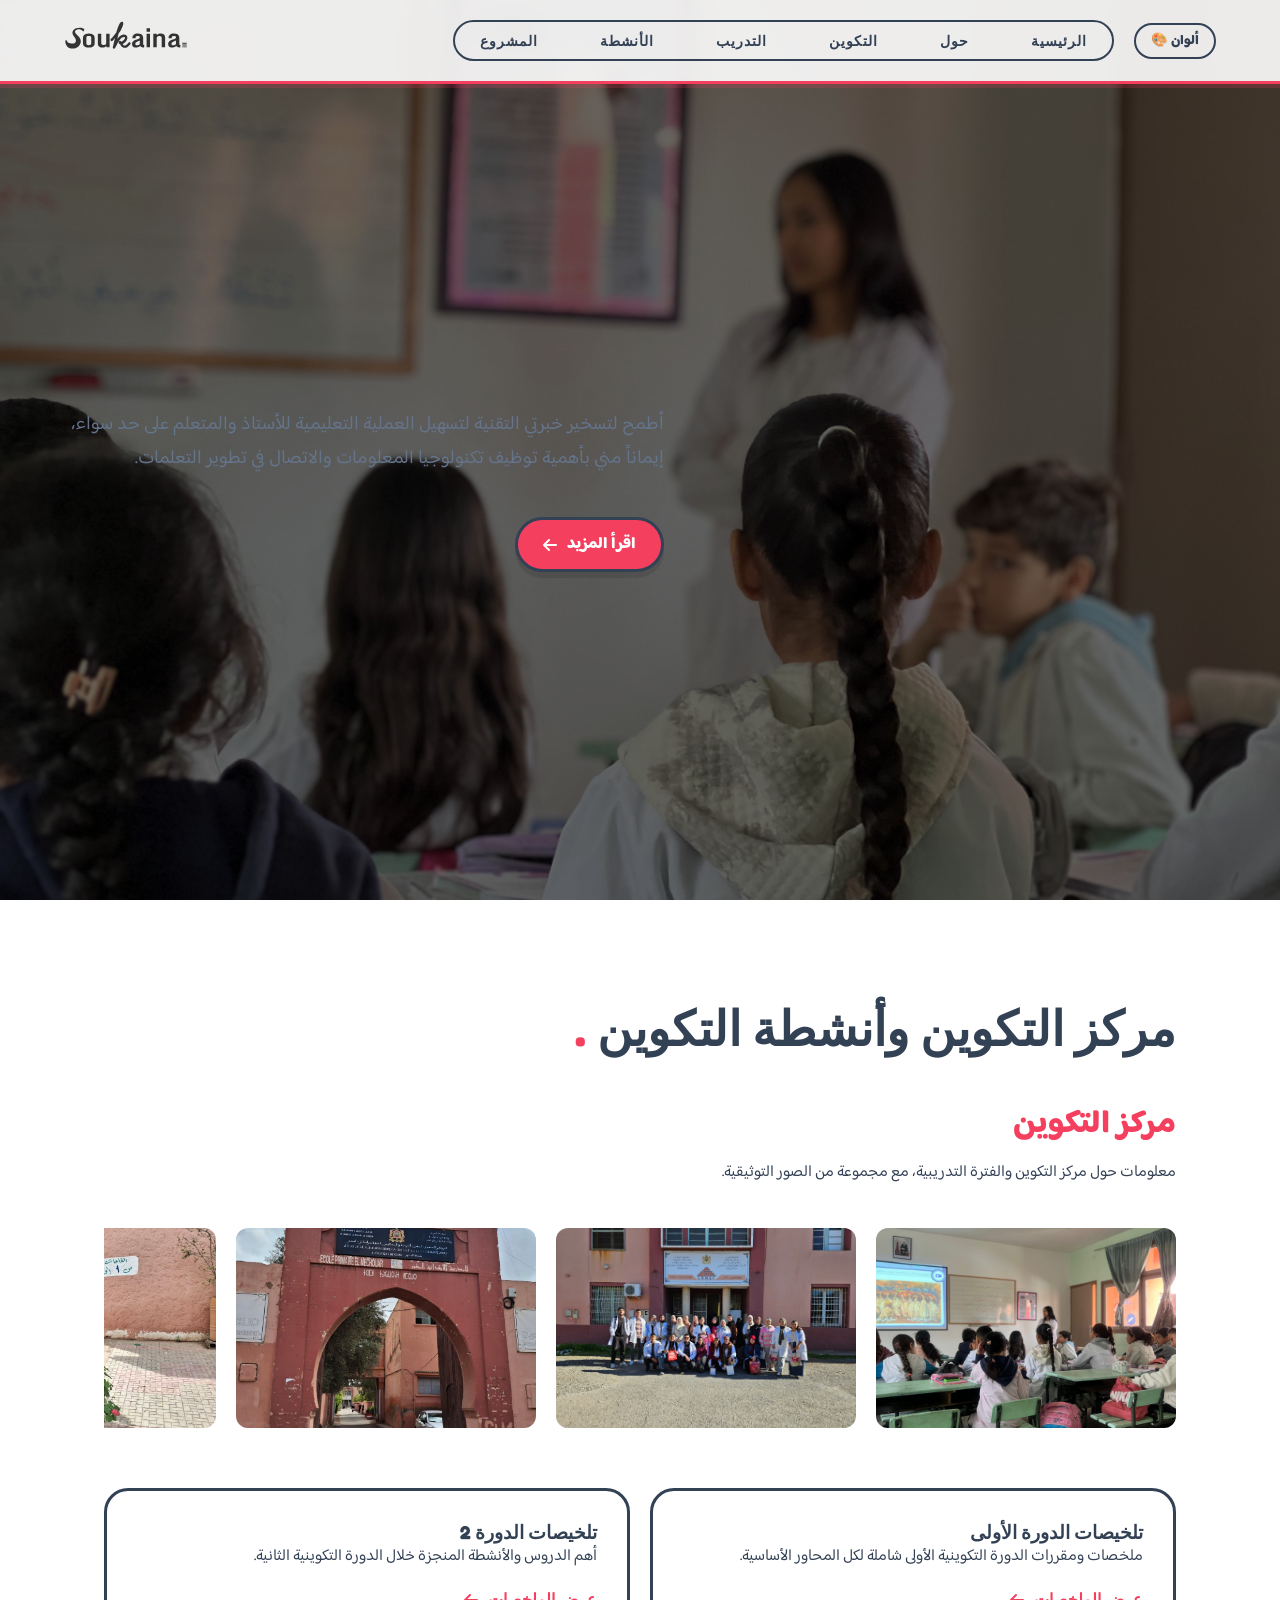
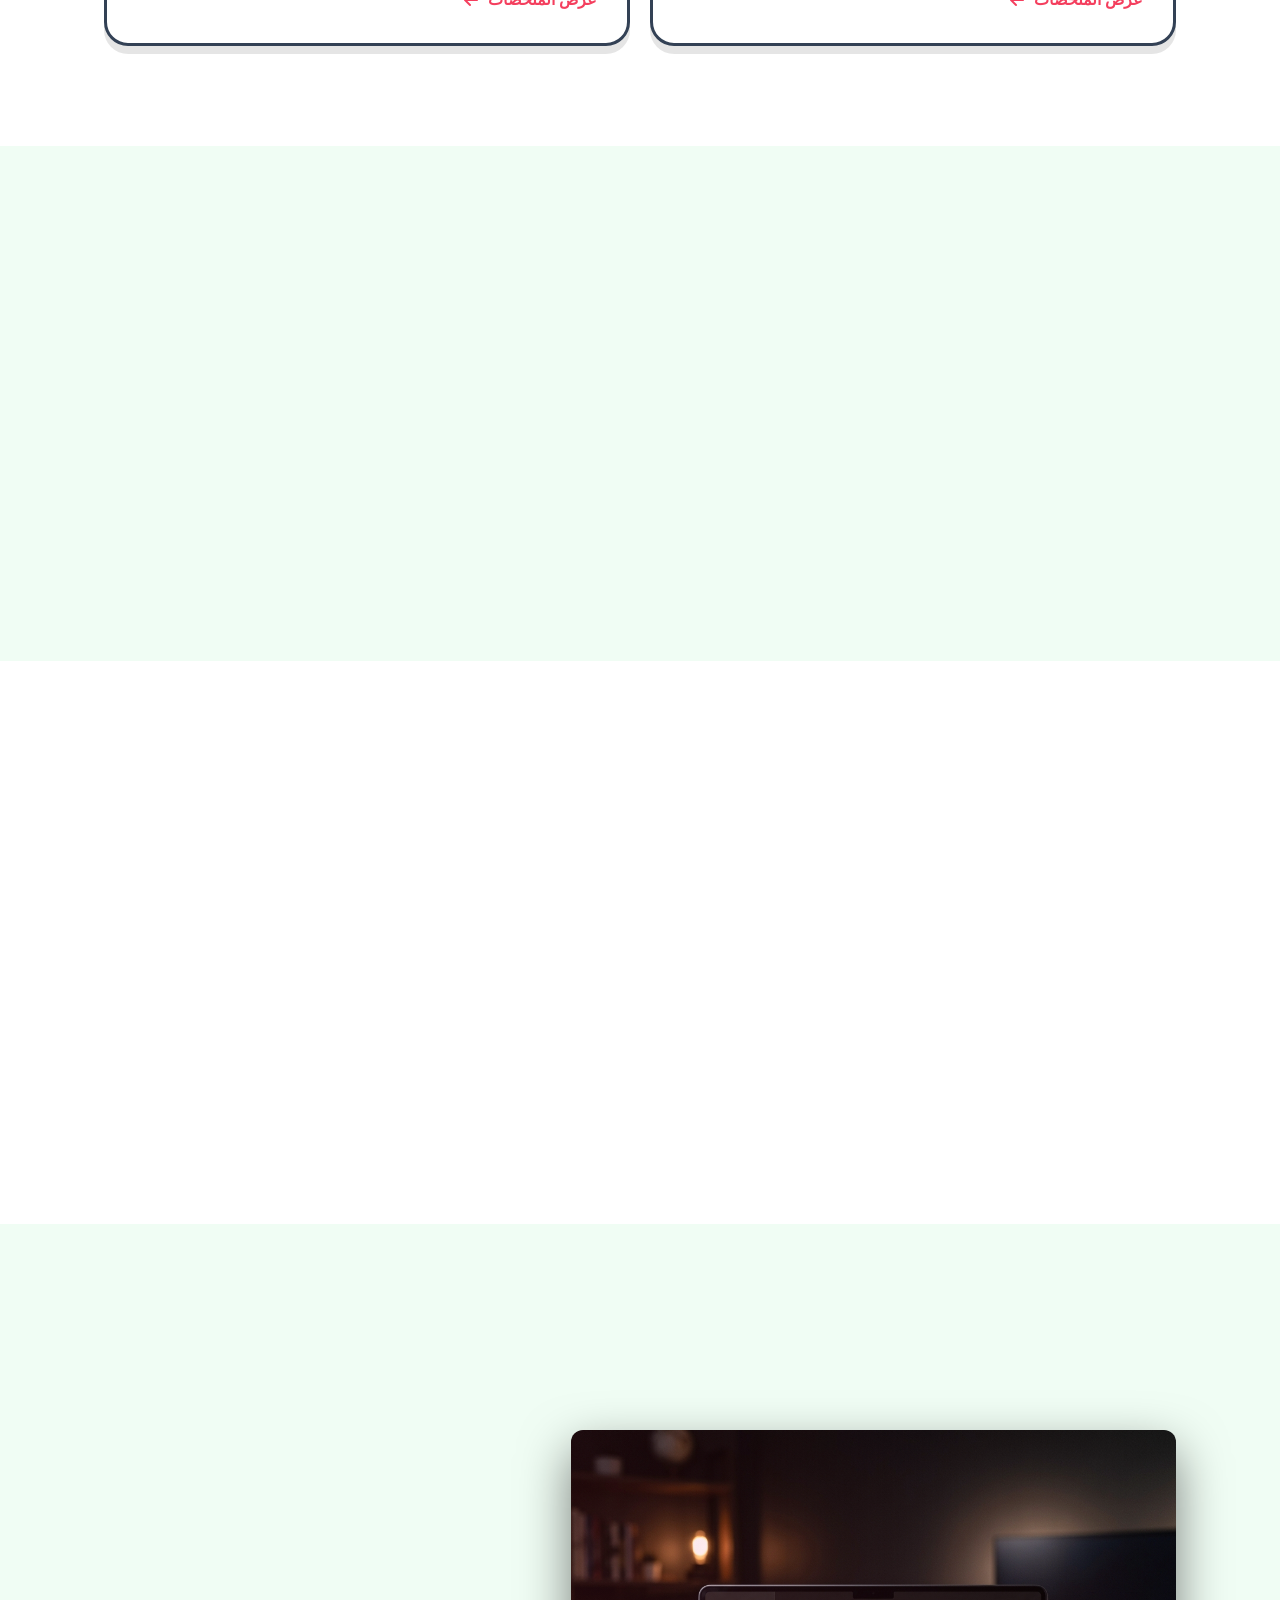
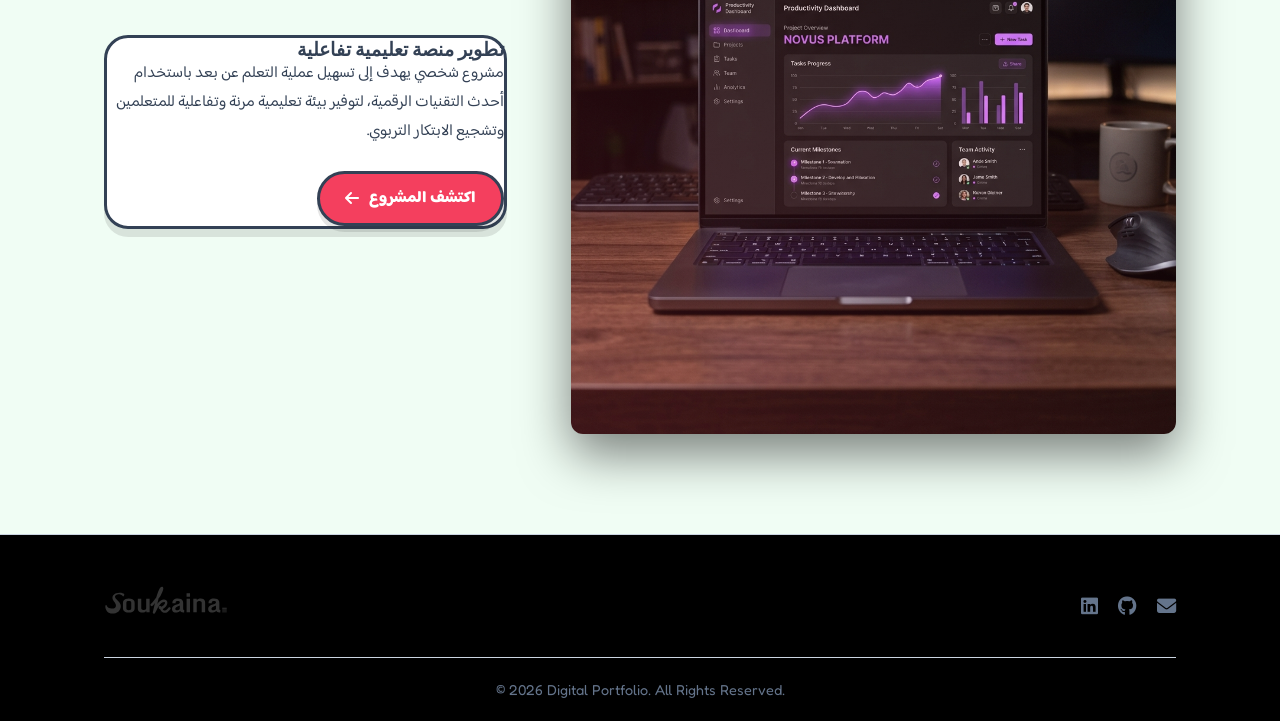
==== commit 6397bdde: "new look" ====
--- a/index.html
+++ b/index.html
@@ -10,27 +10,30 @@
     <link rel="preconnect" href="https://fonts.googleapis.com">
     <link rel="preconnect" href="https://fonts.gstatic.com" crossorigin>
     <link
-        href="https://fonts.googleapis.com/css2?family=Inter:wght@300;400;600;800&family=Noto+Kufi+Arabic:wght@300;400;600;800&display=swap"
+        href="https://fonts.googleapis.com/css2?family=Baloo+Bhaijaan+2:wght@400;600;800&family=Fredoka:wght@400;600;800&family=Inter:wght@300;400;600;800&family=Noto+Kufi+Arabic:wght@300;400;600;800&display=swap"
         rel="stylesheet">
     <link rel="stylesheet" href="https://cdnjs.cloudflare.com/ajax/libs/font-awesome/6.4.0/css/all.min.css">
 </head>
 
 <body>
     <nav class="navbar">
-        <div class="logo"><img src="assets/souka.svg" alt="Portfolio Logo" style="height: 40px;"></div>
+        <div class="logo"><img src="assets/souka.svg" alt="Portfolio Logo" style="height: 30px;"></div>
         <div class="hamburger">
             <div class="line"></div>
             <div class="line"></div>
             <div class="line"></div>
         </div>
-        <ul class="nav-links" dir="rtl">
-            <li><a href="#hero" class="active">الرئيسية</a></li>
-            <li><a href="#about">حول</a></li>
-            <li><a href="#training">التكوين</a></li>
-            <li><a href="#internship">التدريب</a></li>
-            <li><a href="#integrated">الأنشطة</a></li>
-            <li><a href="#project">المشروع</a></li>
-        </ul>
+        <div class="desktop-nav-group" style="display: flex; align-items: center; gap: 20px;">
+            <ul class="nav-links" dir="rtl">
+                <li><a href="#hero" class="active">الرئيسية</a></li>
+                <li><a href="#about">حول</a></li>
+                <li><a href="#training">التكوين</a></li>
+                <li><a href="#internship">التدريب</a></li>
+                <li><a href="#integrated">الأنشطة</a></li>
+                <li><a href="#project">المشروع</a></li>
+            </ul>
+            <button id="theme-toggle" class="theme-btn">🎨 ألوان</button>
+        </div>
     </nav>
 
     <!-- Mobile Menu Overlay -->
@@ -43,6 +46,7 @@
             <li><a href="#integrated">الأنشطة</a></li>
             <li><a href="#project">المشروع</a></li>
         </ul>
+        <div style="margin-top: 30px;"><button id="mobile-theme-toggle" class="theme-btn">🎨 ألوان</button></div>
     </div>
 
     <!-- Smooth Scroll Container -->
@@ -254,7 +258,7 @@
             <footer class="footer">
                 <div class="container">
                     <div class="footer-content">
-                        <div class="footer-logo">Portfolio.</div>
+                        <div class="logo"><img src="assets/souka.svg" alt="Portfolio Logo" style="height: 30px;"></div>
                         <div class="footer-socials">
                             <a href="#" aria-label="LinkedIn"><i class="fa-brands fa-linkedin"></i></a>
                             <a href="#" aria-label="GitHub"><i class="fa-brands fa-github"></i></a>
--- a/style.css
+++ b/style.css
@@ -833,3 +833,149 @@
 .modal-close:hover {
     color: var(--accent);
 }
+
+/* ==========================================================================
+   Kids / Primary School Theme
+   ========================================================================== */
+
+[data-theme="kids"] {
+    --bg-color: #f0fdf4; /* Very light green/mint */
+    --bg-light: #ffffff;
+    --text-main: #334155;
+    --text-muted: #64748b;
+    --accent: #f43f5e; /* Bright pink/red */
+    --accent-glow: rgba(244, 63, 94, 0.2);
+    --border: #cbd5e1;
+    --font-en: 'Fredoka', sans-serif;
+    --font-ar: 'Baloo Bhaijaan 2', sans-serif;
+}
+
+[data-theme="kids"] body {
+    background-image: radial-gradient(#cbd5e1 2px, transparent 2px);
+    background-size: 40px 40px;
+}
+
+[data-theme="kids"] .navbar {
+    background: rgba(255, 255, 255, 0.9);
+    border-bottom: 3px solid var(--accent);
+    box-shadow: 0 4px 0 rgba(244, 63, 94, 0.2);
+}
+
+[data-theme="kids"] .nav-links {
+    border: 2px solid var(--text-main);
+    border-radius: 30px;
+    padding: 2px 10px;
+    background: transparent;
+    display: flex;
+    align-items: center;
+}
+
+[data-theme="kids"] .nav-links a, 
+[data-theme="kids"] .mobile-nav-links a {
+    color: var(--text-main);
+    font-weight: 800;
+    padding: 5px 15px;
+    transition: all 0.3s ease;
+    text-decoration: none;
+    display: inline-block;
+    border-radius: 20px;
+}
+
+[data-theme="kids"] .nav-links a::after,
+[data-theme="kids"] .mobile-nav-links a::after {
+    display: none;
+}
+
+[data-theme="kids"] .nav-links a:hover,
+[data-theme="kids"] .mobile-nav-links a:hover {
+    background: var(--accent);
+    color: white;
+    transform: scale(1.1);
+}
+
+[data-theme="kids"] .logo {
+    color: var(--accent);
+}
+
+[data-theme="kids"] .logo img {
+    filter: brightness(0) invert(0.2); /* Makes it a dark color (almost black) */
+}
+
+[data-theme="kids"] .card,
+[data-theme="kids"] .integrated-card,
+[data-theme="kids"] .summary-card,
+[data-theme="kids"] .project-info {
+    border: 3px solid var(--text-main);
+    border-radius: 24px;
+    box-shadow: 0 8px 0 rgba(0,0,0,0.1);
+    background: #ffffff;
+}
+
+[data-theme="kids"] .card-hover:hover,
+[data-theme="kids"] .card:hover,
+[data-theme="kids"] .summary-card:hover {
+    transform: scale(1.05) rotate(2deg);
+    box-shadow: 0 12px 0 rgba(0,0,0,0.15);
+    border-color: var(--accent);
+}
+
+[data-theme="kids"] .btn-primary,
+[data-theme="kids"] .btn-outline {
+    border: 3px solid var(--text-main);
+    border-radius: 30px;
+    box-shadow: 0 6px 0 rgba(0,0,0,0.1);
+    background: var(--accent);
+    color: white;
+    font-weight: 800;
+}
+
+[data-theme="kids"] .btn-primary:hover,
+[data-theme="kids"] .btn-outline:hover {
+    transform: translateY(-2px) scale(1.05);
+    box-shadow: 0 8px 0 rgba(0,0,0,0.15);
+    background: #e11d48;
+}
+
+/* Theme Toggle Button Styling */
+.theme-btn {
+    background: transparent;
+    border: 2px solid var(--text-main);
+    border-radius: 20px;
+    padding: 5px 15px;
+    color: var(--text-main);
+    font-family: var(--font-ar);
+    font-weight: 800;
+    cursor: pointer;
+    transition: all 0.3s ease;
+}
+
+.theme-btn:hover {
+    background: var(--accent);
+    color: white;
+    transform: scale(1.1);
+}
+
+/* Butterfly Animations */
+.butterfly {
+    position: fixed;
+    pointer-events: none;
+    z-index: 5000;
+}
+
+@keyframes flutter {
+    0% { transform: scaleY(1); }
+    100% { transform: scaleY(0.4); }
+}
+
+@keyframes flyAcrossFade {
+    0% { left: -10%; top: var(--start-y); opacity: 0; }
+    10% { opacity: 0.8; }
+    80% { opacity: 0.8; }
+    100% { left: 110%; top: var(--end-y); opacity: 0; }
+}
+
+@keyframes flyUpFade {
+    0% { transform: translate(0, 0) scale(0.2); opacity: 0; }
+    20% { opacity: 1; }
+    100% { transform: translate(calc(var(--end-x) - var(--start-x)), calc(var(--end-y) - var(--start-y))) scale(0.4); opacity: 0; }
+}
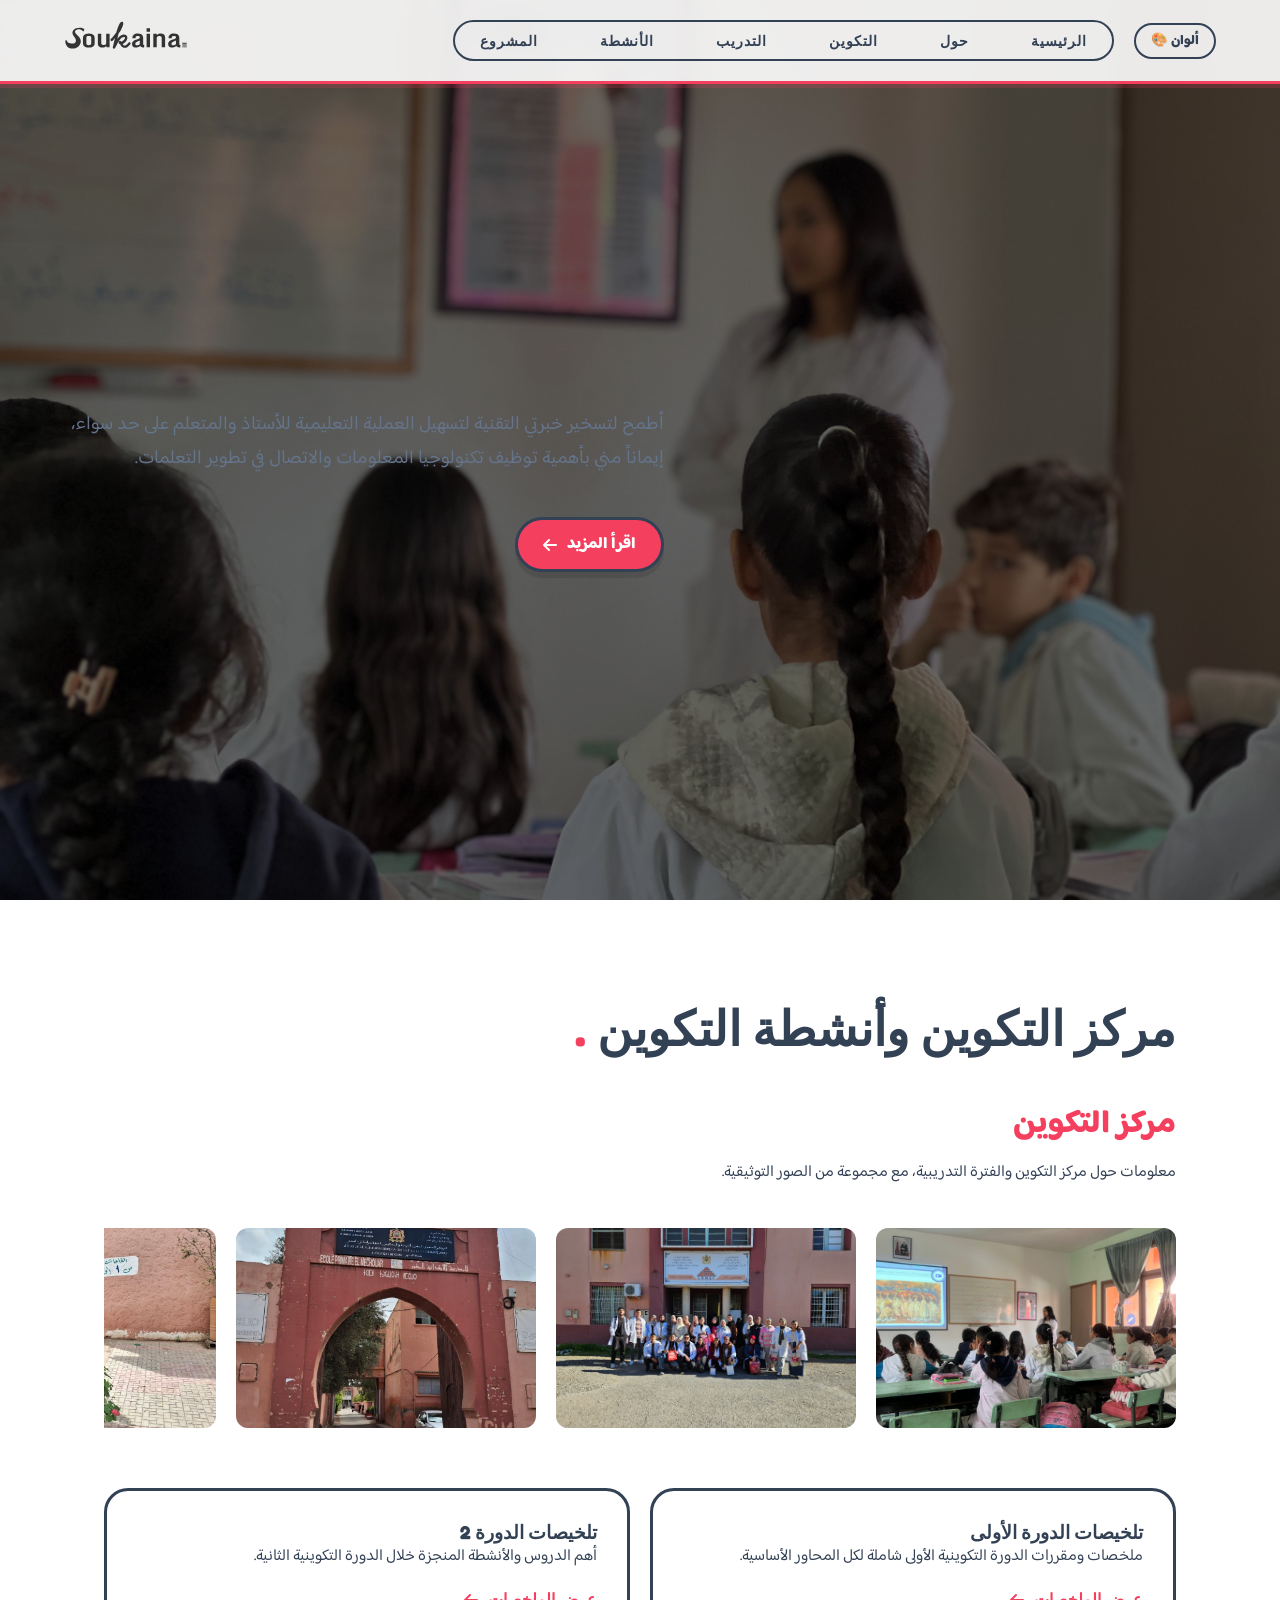
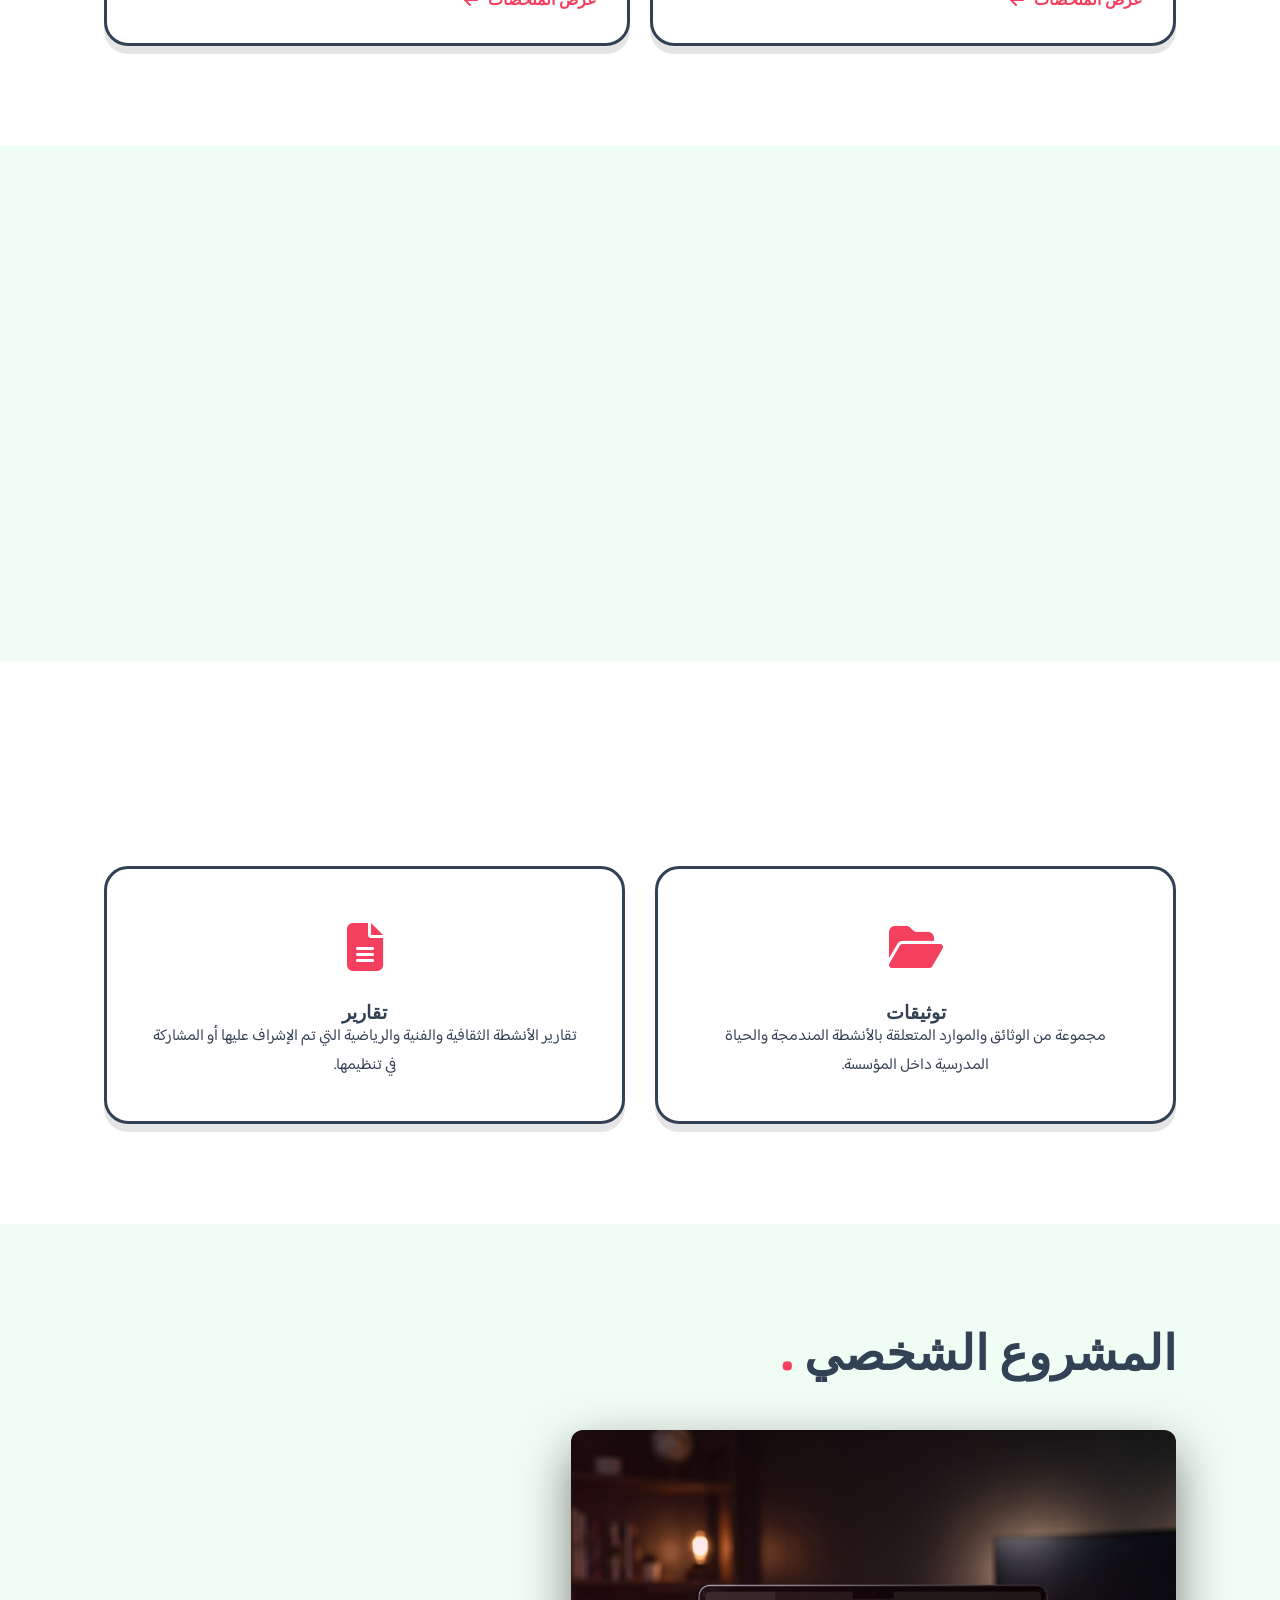
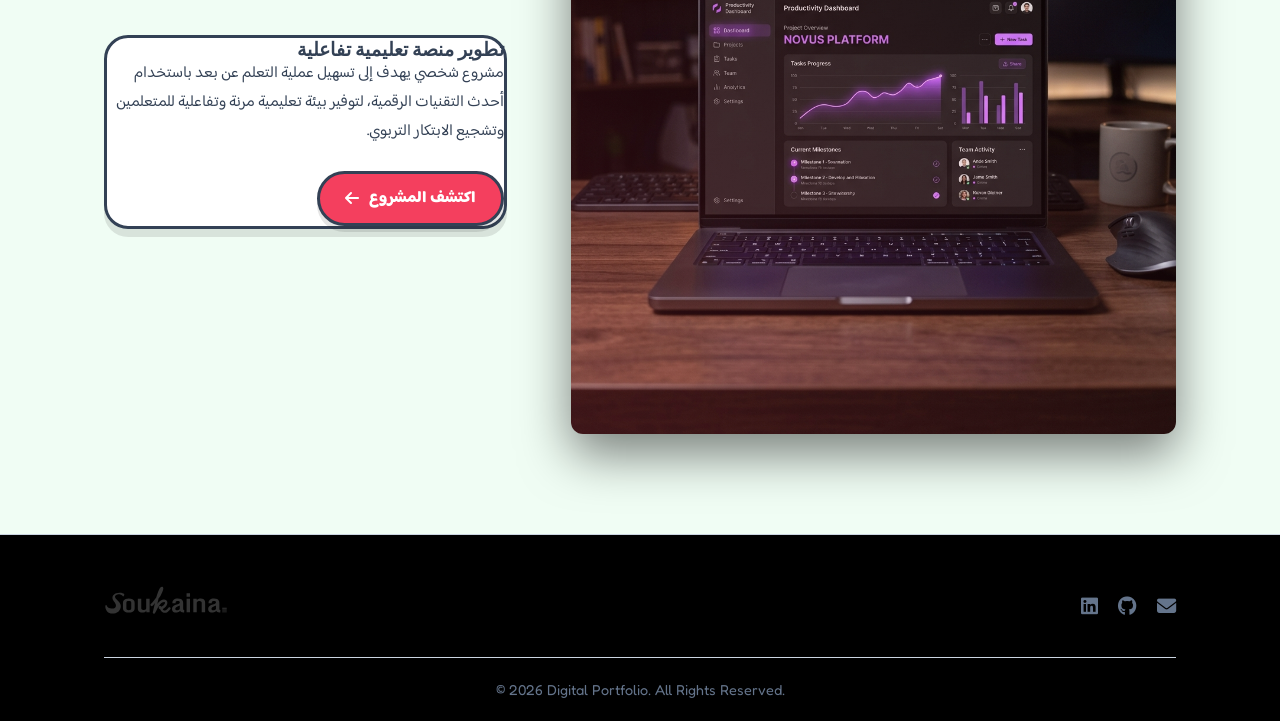
==== commit ac6c4cfb: "chore: add cache busters for css and js" ====
--- a/index.html
+++ b/index.html
@@ -6,7 +6,7 @@
     <meta name="viewport" content="width=device-width, initial-scale=1.0">
     <title>Portfolio | Souka</title>
     <meta name="description" content="Digital portfolio showcasing academic, training, and internship work.">
-    <link rel="stylesheet" href="style.css">
+    <link rel="stylesheet" href="style.css?v=2">
     <link rel="preconnect" href="https://fonts.googleapis.com">
     <link rel="preconnect" href="https://fonts.gstatic.com" crossorigin>
     <link
@@ -274,7 +274,7 @@
         </div>
     </main>
 
-    <script src="main.js"></script>
+    <script src="main.js?v=2"></script>
 </body>
 
 </html>
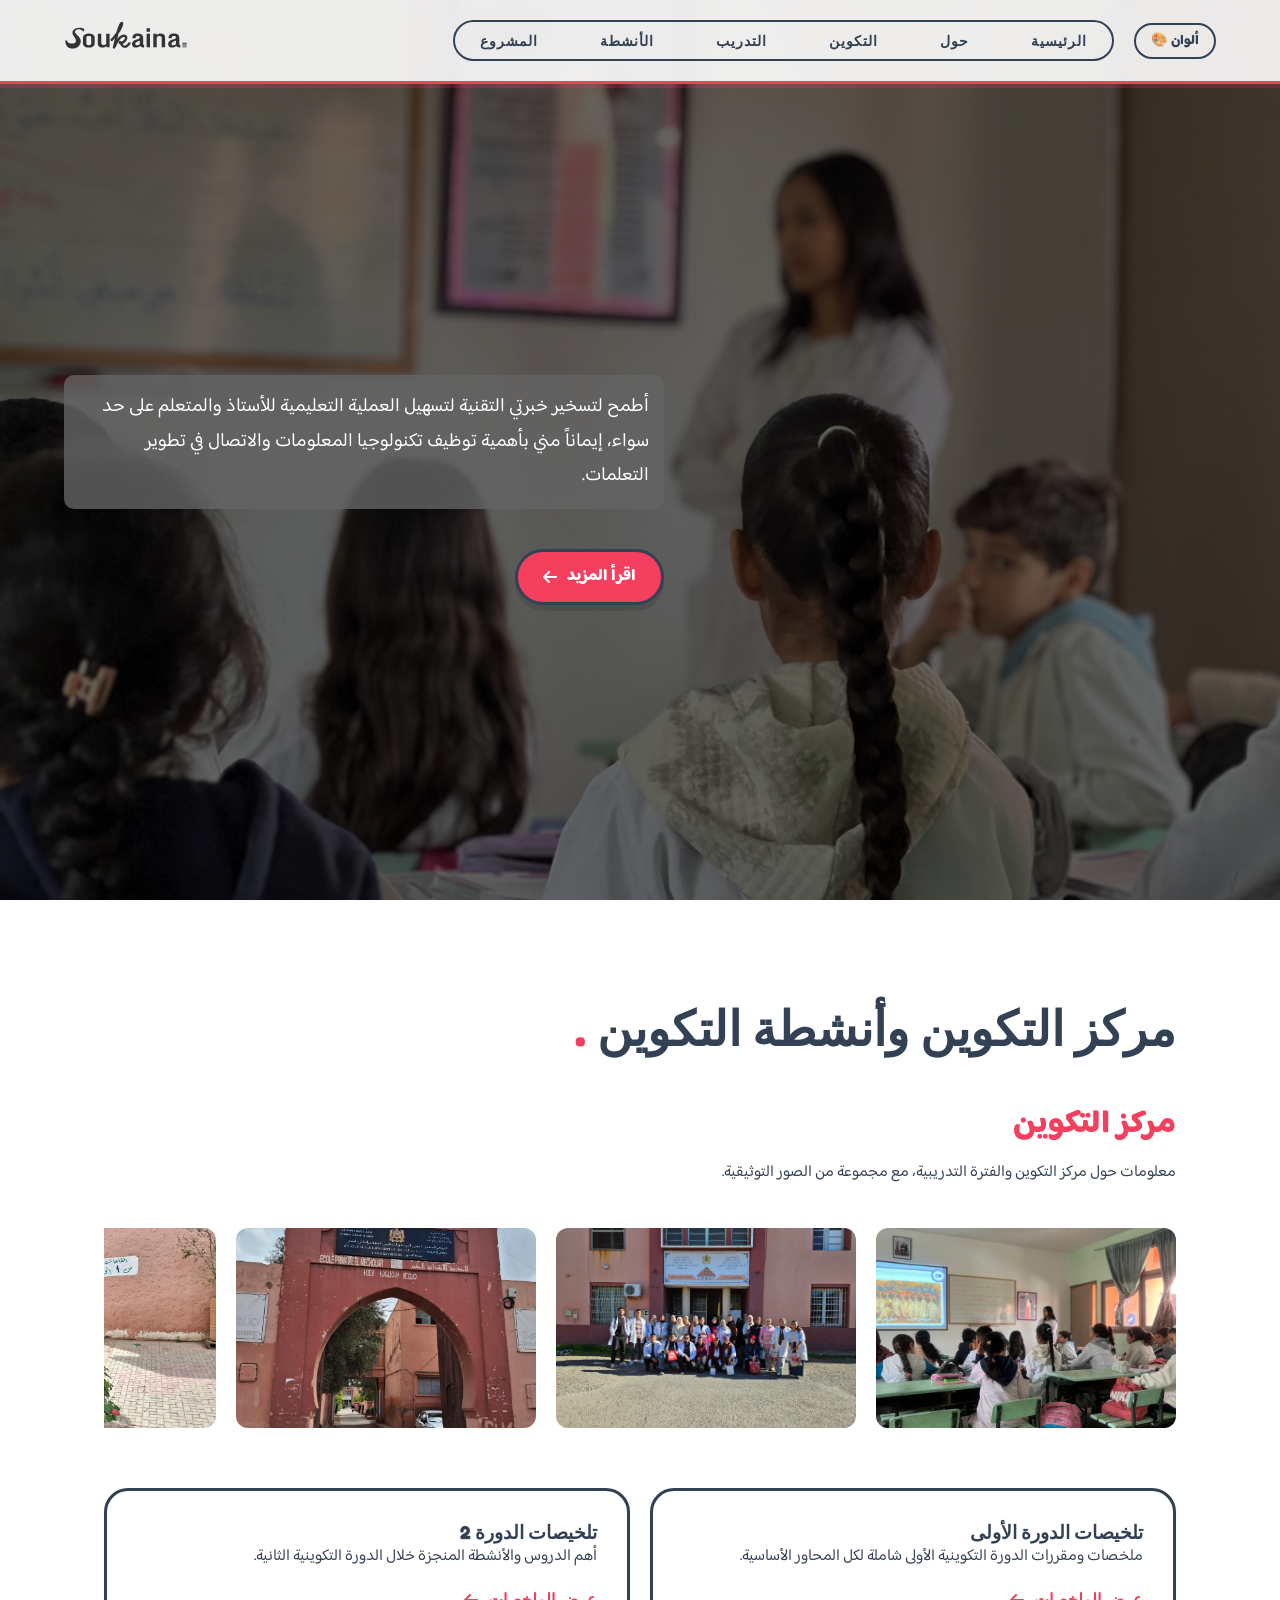
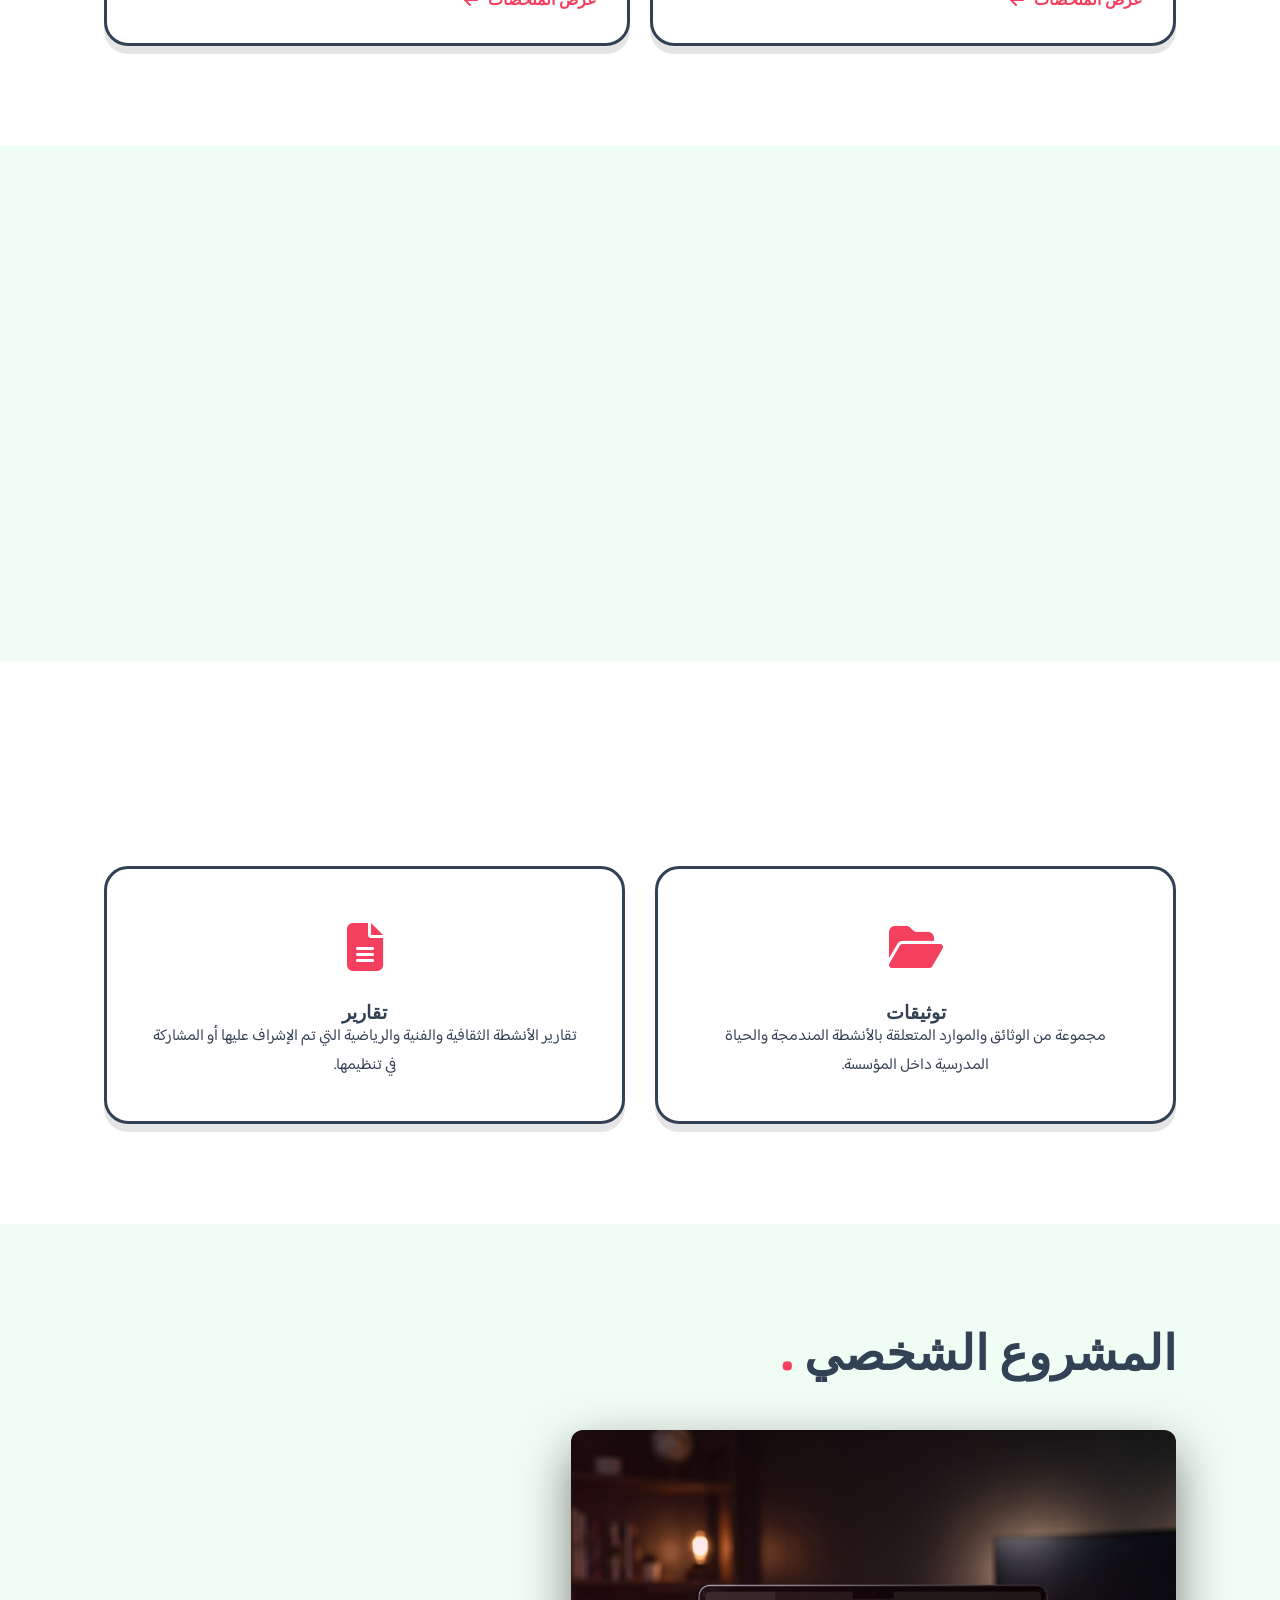
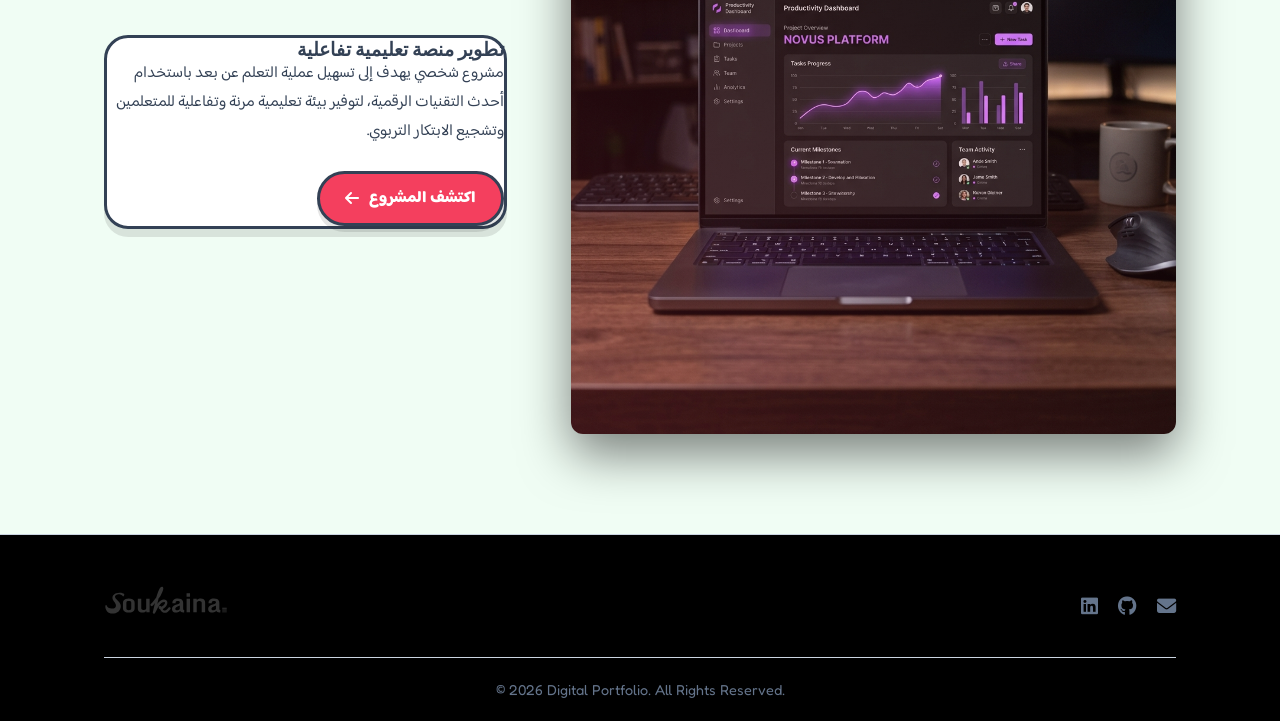
==== commit b052ac35: "style: change subtitle to white text with grey background" ====
--- a/index.html
+++ b/index.html
@@ -67,7 +67,7 @@
                 </div>
 
                 <div class="hero-content" dir="rtl">
-                    <p class="hero-subtitle fade-up delay-1 arabic-text">أطمح لتسخير خبرتي التقنية لتسهيل العملية
+                    <p class="hero-subtitle fade-up delay-1 arabic-text" style="color: white; background-color: rgba(100, 100, 100, 0.8); padding: 15px; border-radius: 10px;">أطمح لتسخير خبرتي التقنية لتسهيل العملية
                         التعليمية للأستاذ والمتعلم على حد سواء، إيماناً مني بأهمية توظيف تكنولوجيا المعلومات والاتصال في
                         تطوير التعلمات.</p>
                     <a href="about_me.html" class="btn-primary fade-up delay-2">اقرأ المزيد <i
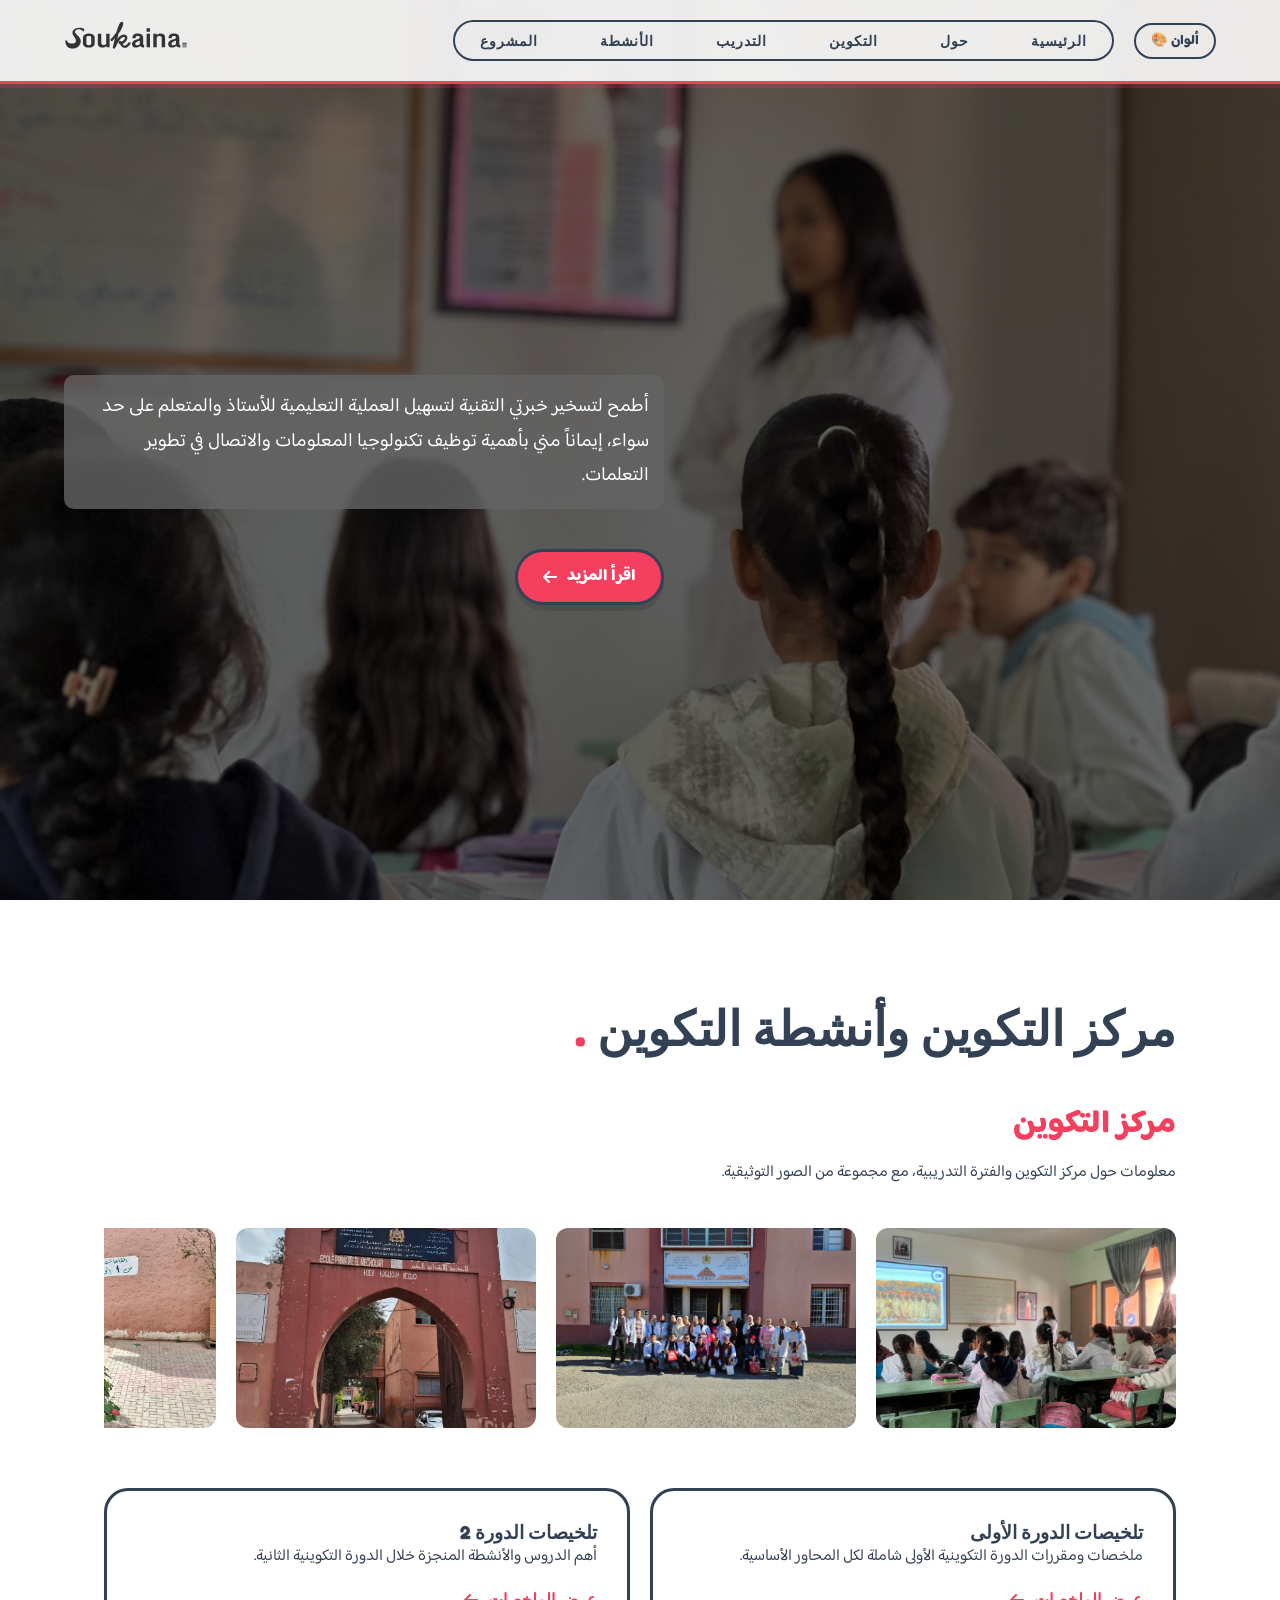
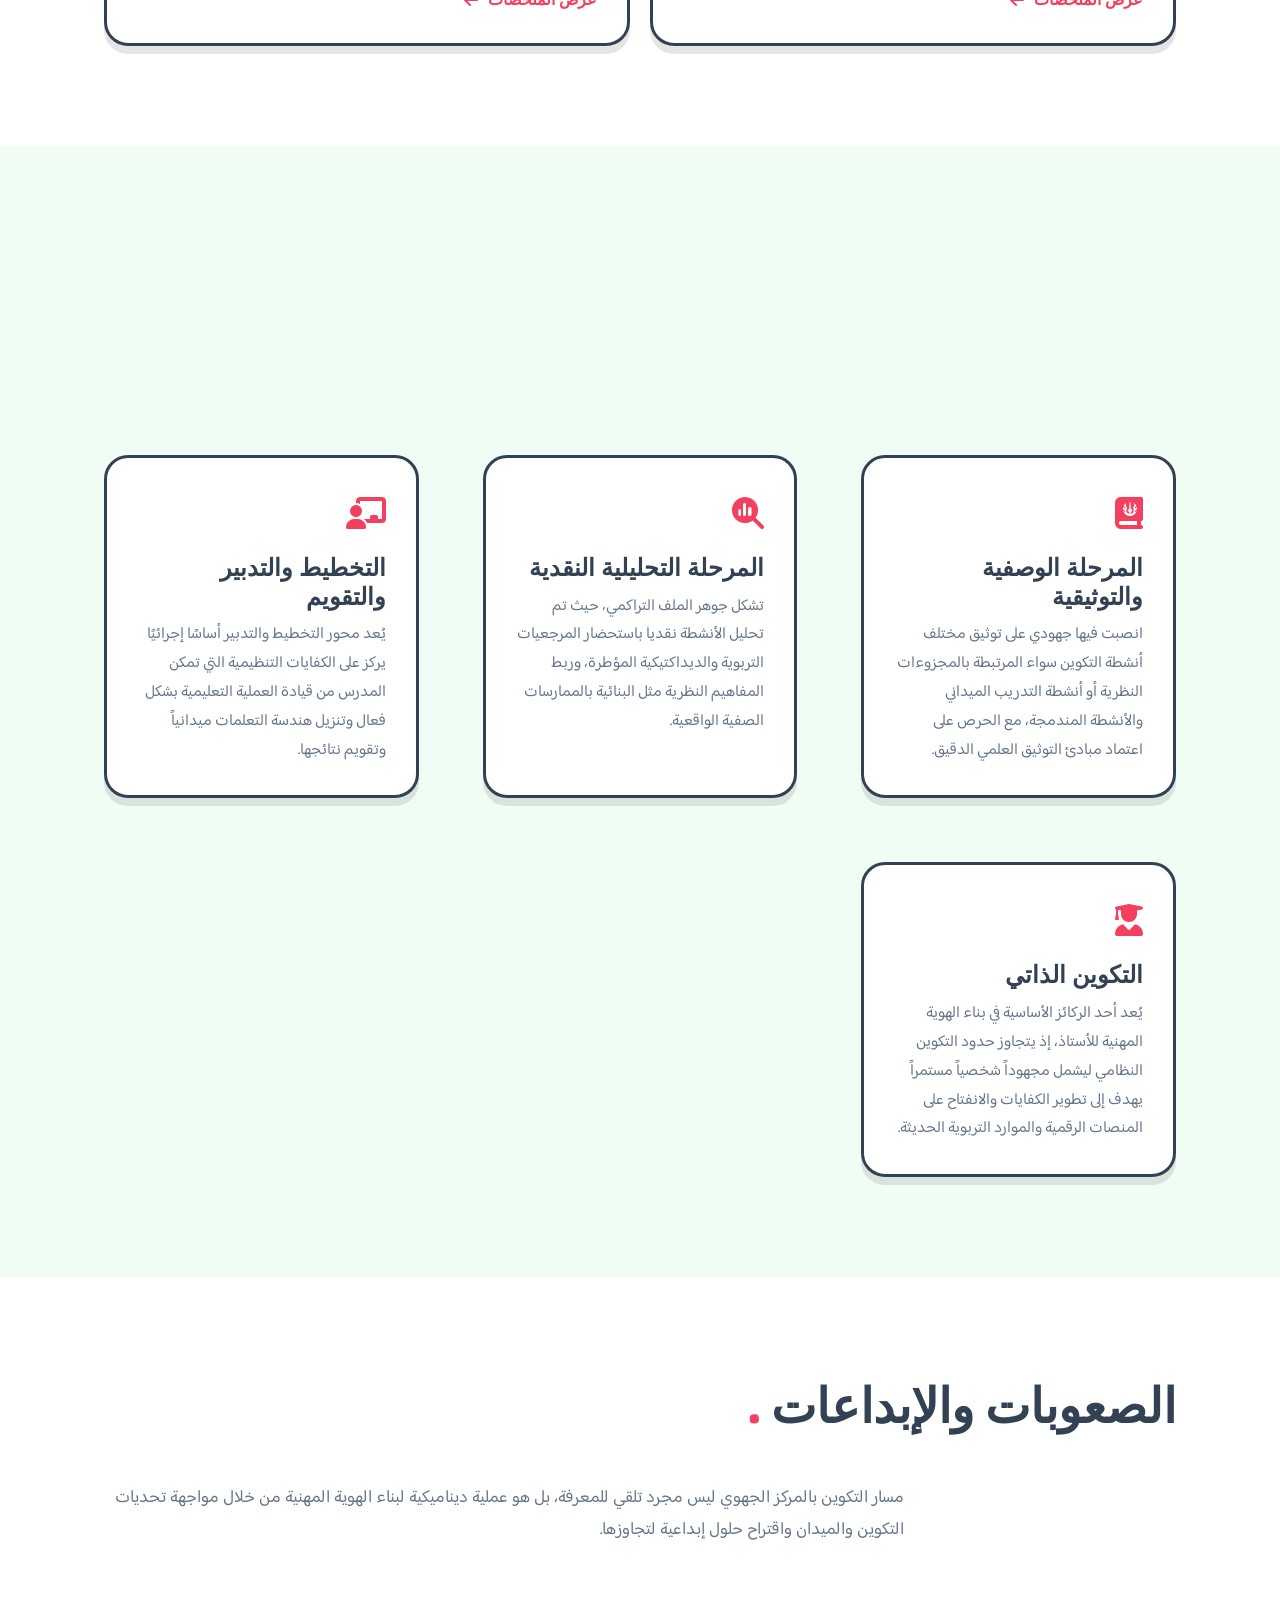
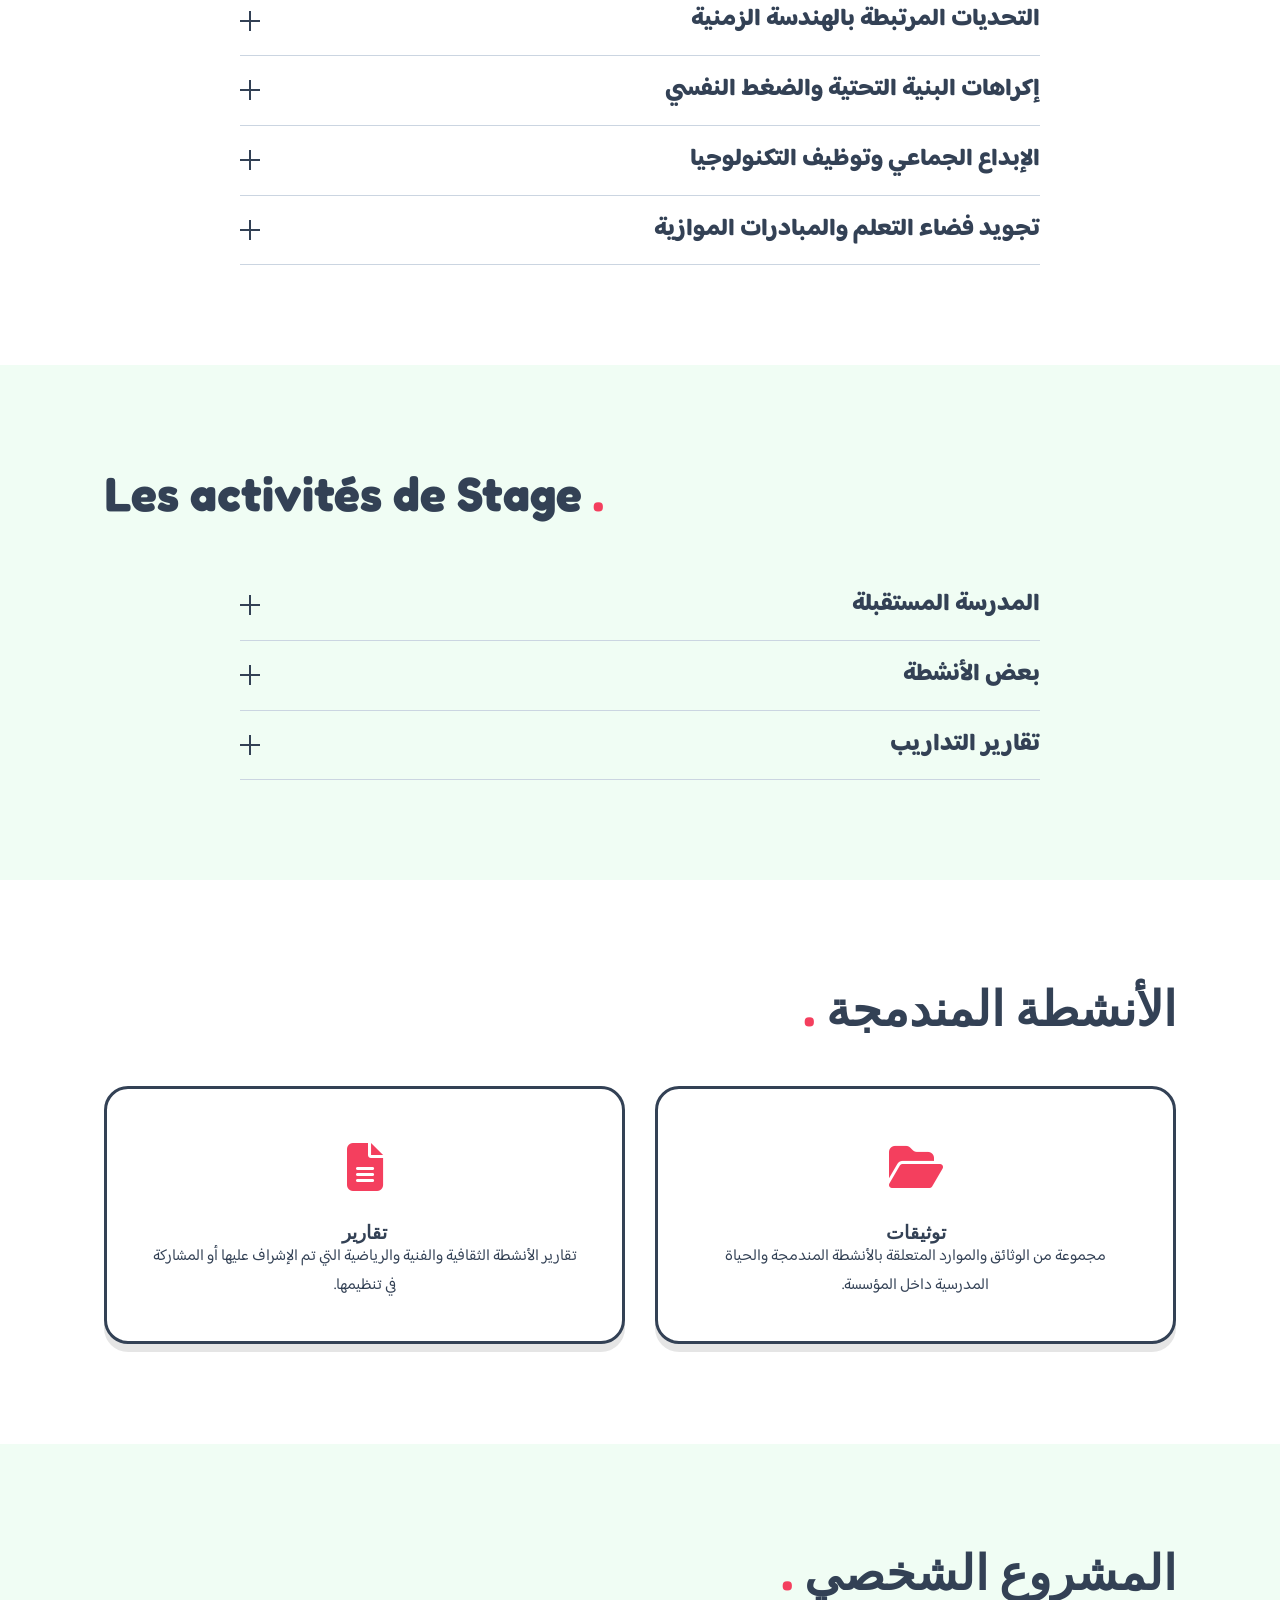
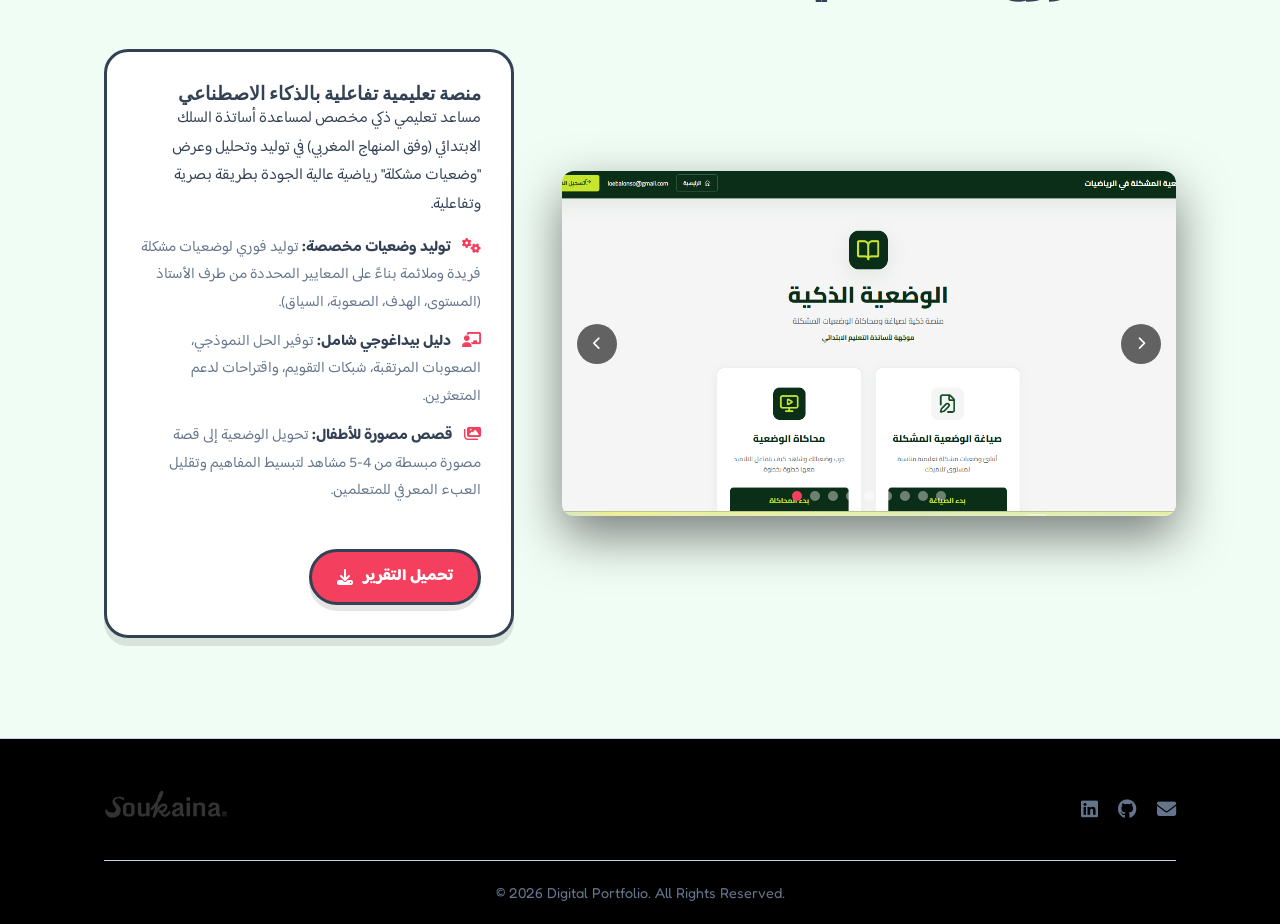
==== commit aaf56800: "Add Structural Analysis, Difficulties/Innovations, and Personal Project diaporama" ====
--- a/index.html
+++ b/index.html
@@ -165,6 +165,92 @@
                 </div>
             </section>
 
+            <!-- 2.5 Structural Analysis -->
+            <section id="structural-analysis" class="section">
+                <div class="container">
+                    <h2 class="section-title fade-up" dir="rtl">التحليل التركيبي <span class="accent-dot">.</span></h2>
+                    <p class="arabic-text fade-up delay-1" dir="rtl" style="max-width: 800px; margin-bottom: 40px; font-size: 1.1rem; color: var(--text-muted);">
+                        يشكل الملف التراكمي محطة تركيبية أساسية في مساري التكويني، حيث لا يقتصر على تجميع الوثائق والأنشطة، بل يعكس سيرورة دينامية لبناء هويتي المهنية كأستاذة متدربة. ومن خلاله أستحضر مختلف التجارب التي خضتها بقراءة تأملية.
+                    </p>
+                    <div class="about-grid fade-up delay-2" dir="rtl" style="grid-template-columns: repeat(auto-fit, minmax(280px, 1fr));">
+                        <div class="card card-hover">
+                            <div class="card-icon"><i class="fa-solid fa-book-journal-whills"></i></div>
+                            <h3>المرحلة الوصفية والتوثيقية</h3>
+                            <p class="arabic-text">انصبت فيها جهودي على توثيق مختلف أنشطة التكوين سواء المرتبطة بالمجزوءات النظرية أو أنشطة التدريب الميداني والأنشطة المندمجة، مع الحرص على اعتماد مبادئ التوثيق العلمي الدقيق.</p>
+                        </div>
+                        <div class="card card-hover">
+                            <div class="card-icon"><i class="fa-solid fa-magnifying-glass-chart"></i></div>
+                            <h3>المرحلة التحليلية النقدية</h3>
+                            <p class="arabic-text">تشكل جوهر الملف التراكمي، حيث تم تحليل الأنشطة نقديا باستحضار المرجعيات التربوية والديداكتيكية المؤطرة، وربط المفاهيم النظرية مثل البنائية بالممارسات الصفية الواقعية.</p>
+                        </div>
+                        <div class="card card-hover">
+                            <div class="card-icon"><i class="fa-solid fa-chalkboard-user"></i></div>
+                            <h3>التخطيط والتدبير والتقويم</h3>
+                            <p class="arabic-text">يُعد محور التخطيط والتدبير أساسًا إجرائيًا يركز على الكفايات التنظيمية التي تمكن المدرس من قيادة العملية التعليمية بشكل فعال وتنزيل هندسة التعلمات ميدانياً وتقويم نتائجها.</p>
+                        </div>
+                        <div class="card card-hover">
+                            <div class="card-icon"><i class="fa-solid fa-user-graduate"></i></div>
+                            <h3>التكوين الذاتي</h3>
+                            <p class="arabic-text">يُعد أحد الركائز الأساسية في بناء الهوية المهنية للأستاذ، إذ يتجاوز حدود التكوين النظامي ليشمل مجهوداً شخصياً مستمراً يهدف إلى تطوير الكفايات والانفتاح على المنصات الرقمية والموارد التربوية الحديثة.</p>
+                        </div>
+                    </div>
+                </div>
+            </section>
+
+            <!-- 2.6 Difficulties and Innovations -->
+            <section id="difficulties-innovations" class="section dark-section">
+                <div class="container">
+                    <h2 class="section-title fade-up" dir="rtl">الصعوبات والإبداعات <span class="accent-dot">.</span></h2>
+                    <p class="arabic-text fade-up delay-1" dir="rtl" style="max-width: 800px; margin-bottom: 40px; font-size: 1.1rem; color: var(--text-muted);">
+                        مسار التكوين بالمركز الجهوي ليس مجرد تلقي للمعرفة، بل هو عملية ديناميكية لبناء الهوية المهنية من خلال مواجهة تحديات التكوين والميدان واقتراح حلول إبداعية لتجاوزها.
+                    </p>
+                    
+                    <div class="internship-content fade-up delay-2">
+                        <div class="accordion">
+                            <div class="accordion-item" dir="rtl">
+                                <div class="accordion-header">
+                                    <h3>التحديات المرتبطة بالهندسة الزمنية</h3>
+                                    <span class="icon-plus"></span>
+                                </div>
+                                <div class="accordion-content">
+                                    <p class="arabic-text">واجهتُ صعوبات تتعلق بالتدبير الزمني والديداكتيكي للمجزوءات، حيث سُجل تضخم في عدد العروض وعدم ملاءمة الغلاف الزمني للتوصيف. <br><strong style="color:var(--accent);">البديل المقترح:</strong> إعادة النظر في منهجية تقديم العروض لتقتصر على المحاور المركزية وإعطاء الأستاذ المؤطر الدور الأكبر في شرح المحاور المعقدة.</p>
+                                </div>
+                            </div>
+
+                            <div class="accordion-item" dir="rtl">
+                                <div class="accordion-header">
+                                    <h3>إكراهات البنية التحتية والضغط النفسي</h3>
+                                    <span class="icon-plus"></span>
+                                </div>
+                                <div class="accordion-content">
+                                    <p class="arabic-text">صعوبة التكوين الذاتي بسبب غياب بعض الوسائل اللوجستية كالربط بشبكة الويفي، بالإضافة إلى الضغط الزمني المكثف. <br><strong style="color:var(--accent);">البديل المقترح:</strong> مراعاة الإيقاعات البيولوجية والنفسية للمتدربين لضمان توازن سليم بين متطلبات التكوين وحاجة المتدرب للراحة.</p>
+                                </div>
+                            </div>
+
+                            <div class="accordion-item" dir="rtl">
+                                <div class="accordion-header">
+                                    <h3>الإبداع الجماعي وتوظيف التكنولوجيا</h3>
+                                    <span class="icon-plus"></span>
+                                </div>
+                                <div class="accordion-content">
+                                    <p class="arabic-text">شكلت الأنشطة المندمجة فضاء حقيقياً للابتكار التربوي. تم توظيف التكنولوجيا من خلال مشاريع كـ "الإذاعة المدرسية" والملف التراكمي الرقمي، مما طور كفاياتنا التنظيمية وأثبت قدرتنا على تحويل التحديات إلى فرص للإبداع الجماعي.</p>
+                                </div>
+                            </div>
+
+                            <div class="accordion-item" dir="rtl">
+                                <div class="accordion-header">
+                                    <h3>تجويد فضاء التعلم والمبادرات الموازية</h3>
+                                    <span class="icon-plus"></span>
+                                </div>
+                                <div class="accordion-content">
+                                    <p class="arabic-text">إيماناً بتأثير الفضاء المدرسي، بادرنا لتنظيم ورشات دورية لتزيين القسم وخلق بيئة محفزة للتعلم (مثل ديكورات شهر رمضان). كما نظمنا لقاءات فكرية ومسابقات ثقافية عززت مهارات الحوار والتنشيط التربوي.</p>
+                                </div>
+                            </div>
+                        </div>
+                    </div>
+                </div>
+            </section>
+
             <!-- 3. Internship Activities -->
             <section id="internship" class="section">
                 <div class="container">
@@ -239,16 +325,35 @@
 
                     <div class="project-showcase fade-up delay-1">
                         <div class="project-info" dir="rtl">
-                            <h3 class="project-title">تطوير منصة تعليمية تفاعلية</h3>
-                            <p class="arabic-text">مشروع شخصي يهدف إلى تسهيل عملية التعلم عن بعد باستخدام أحدث التقنيات
-                                الرقمية، لتوفير بيئة تعليمية مرنة وتفاعلية للمتعلمين وتشجيع الابتكار التربوي.</p>
-                            <a href="#" class="btn-primary mt-4">اكتشف المشروع <i
-                                    class="fa-solid fa-arrow-left"></i></a>
+                            <h3 class="project-title">منصة تعليمية تفاعلية بالذكاء الاصطناعي</h3>
+                            <p class="arabic-text" style="margin-bottom: 15px;">مساعد تعليمي ذكي مخصص لمساعدة أساتذة السلك الابتدائي (وفق المنهاج المغربي) في توليد وتحليل وعرض "وضعيات مشكلة" رياضية عالية الجودة بطريقة بصرية وتفاعلية.</p>
+                            
+                            <ul class="arabic-text project-features" style="list-style: none; padding: 0; margin-bottom: 20px;">
+                                <li><i class="fa-solid fa-gears" style="color: var(--accent); margin-left: 8px;"></i> <strong>توليد وضعيات مخصصة:</strong> توليد فوري لوضعيات مشكلة فريدة وملائمة بناءً على المعايير المحددة من طرف الأستاذ (المستوى، الهدف، الصعوبة، السياق).</li>
+                                <li><i class="fa-solid fa-chalkboard-user" style="color: var(--accent); margin-left: 8px;"></i> <strong>دليل بيداغوجي شامل:</strong> توفير الحل النموذجي، الصعوبات المرتقبة، شبكات التقويم، واقتراحات لدعم المتعثرين.</li>
+                                <li><i class="fa-solid fa-images" style="color: var(--accent); margin-left: 8px;"></i> <strong>قصص مصورة للأطفال:</strong> تحويل الوضعية إلى قصة مصورة مبسطة من 4-5 مشاهد لتبسيط المفاهيم وتقليل العبء المعرفي للمتعلمين.</li>
+                            </ul>
+                            
+                            <a href="assets/personal_project/rapport.docx" download class="btn-primary mt-4">تحميل التقرير <i
+                                    class="fa-solid fa-download"></i></a>
                         </div>
                         <div class="project-visual">
-                            <div class="project-image-wrapper">
-                                <img src="assets/project.jpg" alt="Personal Project">
+                            <div class="project-diaporama-wrapper">
+                                <div class="project-slide active"><img src="assets/personal_project/1.png" alt="Project screen 1"></div>
+                                <div class="project-slide"><img src="assets/personal_project/2.png" alt="Project screen 2"></div>
+                                <div class="project-slide"><img src="assets/personal_project/3.png" alt="Project screen 3"></div>
+                                <div class="project-slide"><img src="assets/personal_project/4.png" alt="Project screen 4"></div>
+                                <div class="project-slide"><img src="assets/personal_project/5.png" alt="Project screen 5"></div>
+                                <div class="project-slide"><img src="assets/personal_project/6.png" alt="Project screen 6"></div>
+                                <div class="project-slide"><img src="assets/personal_project/7.png" alt="Project screen 7"></div>
+                                <div class="project-slide"><img src="assets/personal_project/8.png" alt="Project screen 8"></div>
+                                <div class="project-slide"><img src="assets/personal_project/9.png" alt="Project screen 9"></div>
                                 <div class="overlay-glow"></div>
+                                
+                                <button class="diaporama-btn prev-btn"><i class="fa-solid fa-chevron-left"></i></button>
+                                <button class="diaporama-btn next-btn"><i class="fa-solid fa-chevron-right"></i></button>
+                                
+                                <div class="diaporama-dots"></div>
                             </div>
                         </div>
                     </div>
--- a/style.css
+++ b/style.css
@@ -34,7 +34,12 @@
     line-height: 1.8;
 }
 
-h1, h2, h3, h4, h5, h6 {
+h1,
+h2,
+h3,
+h4,
+h5,
+h6 {
     font-weight: 800;
     line-height: 1.2;
 }
@@ -129,7 +134,8 @@
     transition: width 0.3s ease;
 }
 
-.nav-links a:hover::after, .nav-links a.active::after {
+.nav-links a:hover::after,
+.nav-links a.active::after {
     width: 100%;
 }
 
@@ -204,7 +210,8 @@
     height: 100vh;
     display: flex;
     align-items: center;
-    padding: 80px 5% 0 5%; /* Adjusted top padding */
+    padding: 80px 5% 0 5%;
+    /* Adjusted top padding */
     position: relative;
     overflow: hidden;
 }
@@ -302,7 +309,7 @@
 .card-hover:hover {
     transform: translateY(-5px);
     border-color: var(--accent);
-    box-shadow: 0 10px 30px rgba(0,0,0,0.5);
+    box-shadow: 0 10px 30px rgba(0, 0, 0, 0.5);
 }
 
 .card-icon {
@@ -434,7 +441,8 @@
     height: 20px;
 }
 
-.icon-plus::before, .icon-plus::after {
+.icon-plus::before,
+.icon-plus::after {
     content: '';
     position: absolute;
     background: var(--text-main);
@@ -520,8 +528,12 @@
 .project-showcase {
     display: grid;
     grid-template-columns: 1fr 1.5fr;
-    gap: 4rem;
+    gap: 3rem;
     align-items: center;
+}
+
+.project-info {
+    padding: 30px;
 }
 
 .btn-primary {
@@ -545,20 +557,100 @@
     margin-top: 1.5rem;
 }
 
+.project-features li {
+    margin-bottom: 12px;
+    font-size: 0.95rem;
+    color: var(--text-muted);
+}
+.project-features strong {
+    color: var(--text-main);
+}
+
 .project-visual {
     position: relative;
 }
 
-.project-image-wrapper {
+.project-diaporama-wrapper {
     position: relative;
     border-radius: 12px;
     overflow: hidden;
-    box-shadow: 0 20px 50px rgba(0,0,0,0.5);
-}
-
-.project-image-wrapper img {
-    width: 100%;
+    box-shadow: 0 20px 50px rgba(0, 0, 0, 0.5);
+    aspect-ratio: 16/9;
+}
+
+.project-slide {
+    position: absolute;
+    top: 0;
+    left: 0;
+    width: 100%;
+    height: 100%;
+    opacity: 0;
+    transition: opacity 0.5s ease-in-out;
+}
+
+.project-slide.active {
+    opacity: 1;
+    z-index: 2;
+}
+
+.project-slide img {
+    width: 100%;
+    height: 100%;
+    object-fit: cover;
     display: block;
+}
+
+.diaporama-btn {
+    position: absolute;
+    top: 50%;
+    transform: translateY(-50%);
+    background: rgba(0, 0, 0, 0.6);
+    color: white;
+    border: none;
+    width: 40px;
+    height: 40px;
+    border-radius: 50%;
+    cursor: pointer;
+    z-index: 10;
+    display: flex;
+    justify-content: center;
+    align-items: center;
+    transition: background 0.3s ease;
+}
+
+.diaporama-btn:hover {
+    background: var(--accent);
+}
+
+.prev-btn {
+    left: 15px;
+}
+
+.next-btn {
+    right: 15px;
+}
+
+.diaporama-dots {
+    position: absolute;
+    bottom: 15px;
+    left: 50%;
+    transform: translateX(-50%);
+    display: flex;
+    gap: 8px;
+    z-index: 10;
+}
+
+.diaporama-dot {
+    width: 10px;
+    height: 10px;
+    border-radius: 50%;
+    background: rgba(255, 255, 255, 0.4);
+    cursor: pointer;
+    transition: background 0.3s ease;
+}
+
+.diaporama-dot.active {
+    background: var(--accent);
 }
 
 .overlay-glow {
@@ -637,20 +729,28 @@
     transform: translateY(0);
 }
 
-.delay-1 { transition-delay: 0.2s; }
-.delay-2 { transition-delay: 0.4s; }
+.delay-1 {
+    transition-delay: 0.2s;
+}
+
+.delay-2 {
+    transition-delay: 0.4s;
+}
 
 /* Responsive */
 @media (max-width: 992px) {
-    .about-grid, .training-grid, .project-showcase {
+
+    .about-grid,
+    .training-grid,
+    .project-showcase {
         grid-template-columns: 1fr;
         gap: 2rem;
     }
-    
+
     .nav-links {
         display: none;
     }
-    
+
     .hamburger {
         display: block;
     }
@@ -660,15 +760,15 @@
     .section-title {
         font-size: 2.2rem;
     }
-    
+
     .integrated-grid {
         grid-template-columns: 1fr;
     }
-    
+
     .image-gallery {
         flex-direction: column;
     }
-    
+
     .hero-title {
         font-size: 2.5rem;
     }
@@ -730,8 +830,13 @@
 }
 
 @keyframes scrollCenter {
-    0% { transform: translateX(0); }
-    100% { transform: translateX(calc(50% + 10px)); }
+    0% {
+        transform: translateX(0);
+    }
+
+    100% {
+        transform: translateX(calc(50% + 10px));
+    }
 }
 
 .center-card {
@@ -767,7 +872,7 @@
     opacity: 0;
     transition: opacity 0.3s ease;
     z-index: 2;
-    text-shadow: 0 2px 4px rgba(0,0,0,0.8);
+    text-shadow: 0 2px 4px rgba(0, 0, 0, 0.8);
     width: 90%;
 }
 
@@ -791,14 +896,14 @@
 }
 
 .image-modal {
-    display: none; 
-    position: fixed; 
-    z-index: 2000; 
+    display: none;
+    position: fixed;
+    z-index: 2000;
     left: 0;
     top: 0;
-    width: 100%; 
-    height: 100%; 
-    background-color: rgba(0,0,0,0.9); 
+    width: 100%;
+    height: 100%;
+    background-color: rgba(0, 0, 0, 0.9);
     align-items: center;
     justify-content: center;
 }
@@ -815,8 +920,15 @@
 }
 
 @keyframes zoomIn {
-    from {transform: scale(0.8); opacity: 0;}
-    to {transform: scale(1); opacity: 1;}
+    from {
+        transform: scale(0.8);
+        opacity: 0;
+    }
+
+    to {
+        transform: scale(1);
+        opacity: 1;
+    }
 }
 
 .modal-close {
@@ -839,11 +951,13 @@
    ========================================================================== */
 
 [data-theme="kids"] {
-    --bg-color: #f0fdf4; /* Very light green/mint */
+    --bg-color: #f0fdf4;
+    /* Very light green/mint */
     --bg-light: #ffffff;
     --text-main: #334155;
     --text-muted: #64748b;
-    --accent: #f43f5e; /* Bright pink/red */
+    --accent: #f43f5e;
+    /* Bright pink/red */
     --accent-glow: rgba(244, 63, 94, 0.2);
     --border: #cbd5e1;
     --font-en: 'Fredoka', sans-serif;
@@ -870,7 +984,7 @@
     align-items: center;
 }
 
-[data-theme="kids"] .nav-links a, 
+[data-theme="kids"] .nav-links a,
 [data-theme="kids"] .mobile-nav-links a {
     color: var(--text-main);
     font-weight: 800;
@@ -898,7 +1012,8 @@
 }
 
 [data-theme="kids"] .logo img {
-    filter: brightness(0) invert(0.2); /* Makes it a dark color (almost black) */
+    filter: brightness(0) invert(0.2);
+    /* Makes it a dark color (almost black) */
 }
 
 [data-theme="kids"] .card,
@@ -907,7 +1022,7 @@
 [data-theme="kids"] .project-info {
     border: 3px solid var(--text-main);
     border-radius: 24px;
-    box-shadow: 0 8px 0 rgba(0,0,0,0.1);
+    box-shadow: 0 8px 0 rgba(0, 0, 0, 0.1);
     background: #ffffff;
 }
 
@@ -915,7 +1030,7 @@
 [data-theme="kids"] .card:hover,
 [data-theme="kids"] .summary-card:hover {
     transform: scale(1.05) rotate(2deg);
-    box-shadow: 0 12px 0 rgba(0,0,0,0.15);
+    box-shadow: 0 12px 0 rgba(0, 0, 0, 0.15);
     border-color: var(--accent);
 }
 
@@ -923,7 +1038,7 @@
 [data-theme="kids"] .btn-outline {
     border: 3px solid var(--text-main);
     border-radius: 30px;
-    box-shadow: 0 6px 0 rgba(0,0,0,0.1);
+    box-shadow: 0 6px 0 rgba(0, 0, 0, 0.1);
     background: var(--accent);
     color: white;
     font-weight: 800;
@@ -932,7 +1047,7 @@
 [data-theme="kids"] .btn-primary:hover,
 [data-theme="kids"] .btn-outline:hover {
     transform: translateY(-2px) scale(1.05);
-    box-shadow: 0 8px 0 rgba(0,0,0,0.15);
+    box-shadow: 0 8px 0 rgba(0, 0, 0, 0.15);
     background: #e11d48;
 }
 
@@ -963,19 +1078,49 @@
 }
 
 @keyframes flutter {
-    0% { transform: scaleY(1); }
-    100% { transform: scaleY(0.4); }
+    0% {
+        transform: scaleY(1);
+    }
+
+    100% {
+        transform: scaleY(0.4);
+    }
 }
 
 @keyframes flyAcrossFade {
-    0% { left: -10%; top: var(--start-y); opacity: 0; }
-    10% { opacity: 0.8; }
-    80% { opacity: 0.8; }
-    100% { left: 110%; top: var(--end-y); opacity: 0; }
+    0% {
+        left: -10%;
+        top: var(--start-y);
+        opacity: 0;
+    }
+
+    10% {
+        opacity: 0.8;
+    }
+
+    80% {
+        opacity: 0.8;
+    }
+
+    100% {
+        left: 110%;
+        top: var(--end-y);
+        opacity: 0;
+    }
 }
 
 @keyframes flyUpFade {
-    0% { transform: translate(0, 0) scale(0.2); opacity: 0; }
-    20% { opacity: 1; }
-    100% { transform: translate(calc(var(--end-x) - var(--start-x)), calc(var(--end-y) - var(--start-y))) scale(0.4); opacity: 0; }
-}
+    0% {
+        transform: translate(0, 0) scale(0.2);
+        opacity: 0;
+    }
+
+    20% {
+        opacity: 1;
+    }
+
+    100% {
+        transform: translate(calc(var(--end-x) - var(--start-x)), calc(var(--end-y) - var(--start-y))) scale(0.4);
+        opacity: 0;
+    }
+}
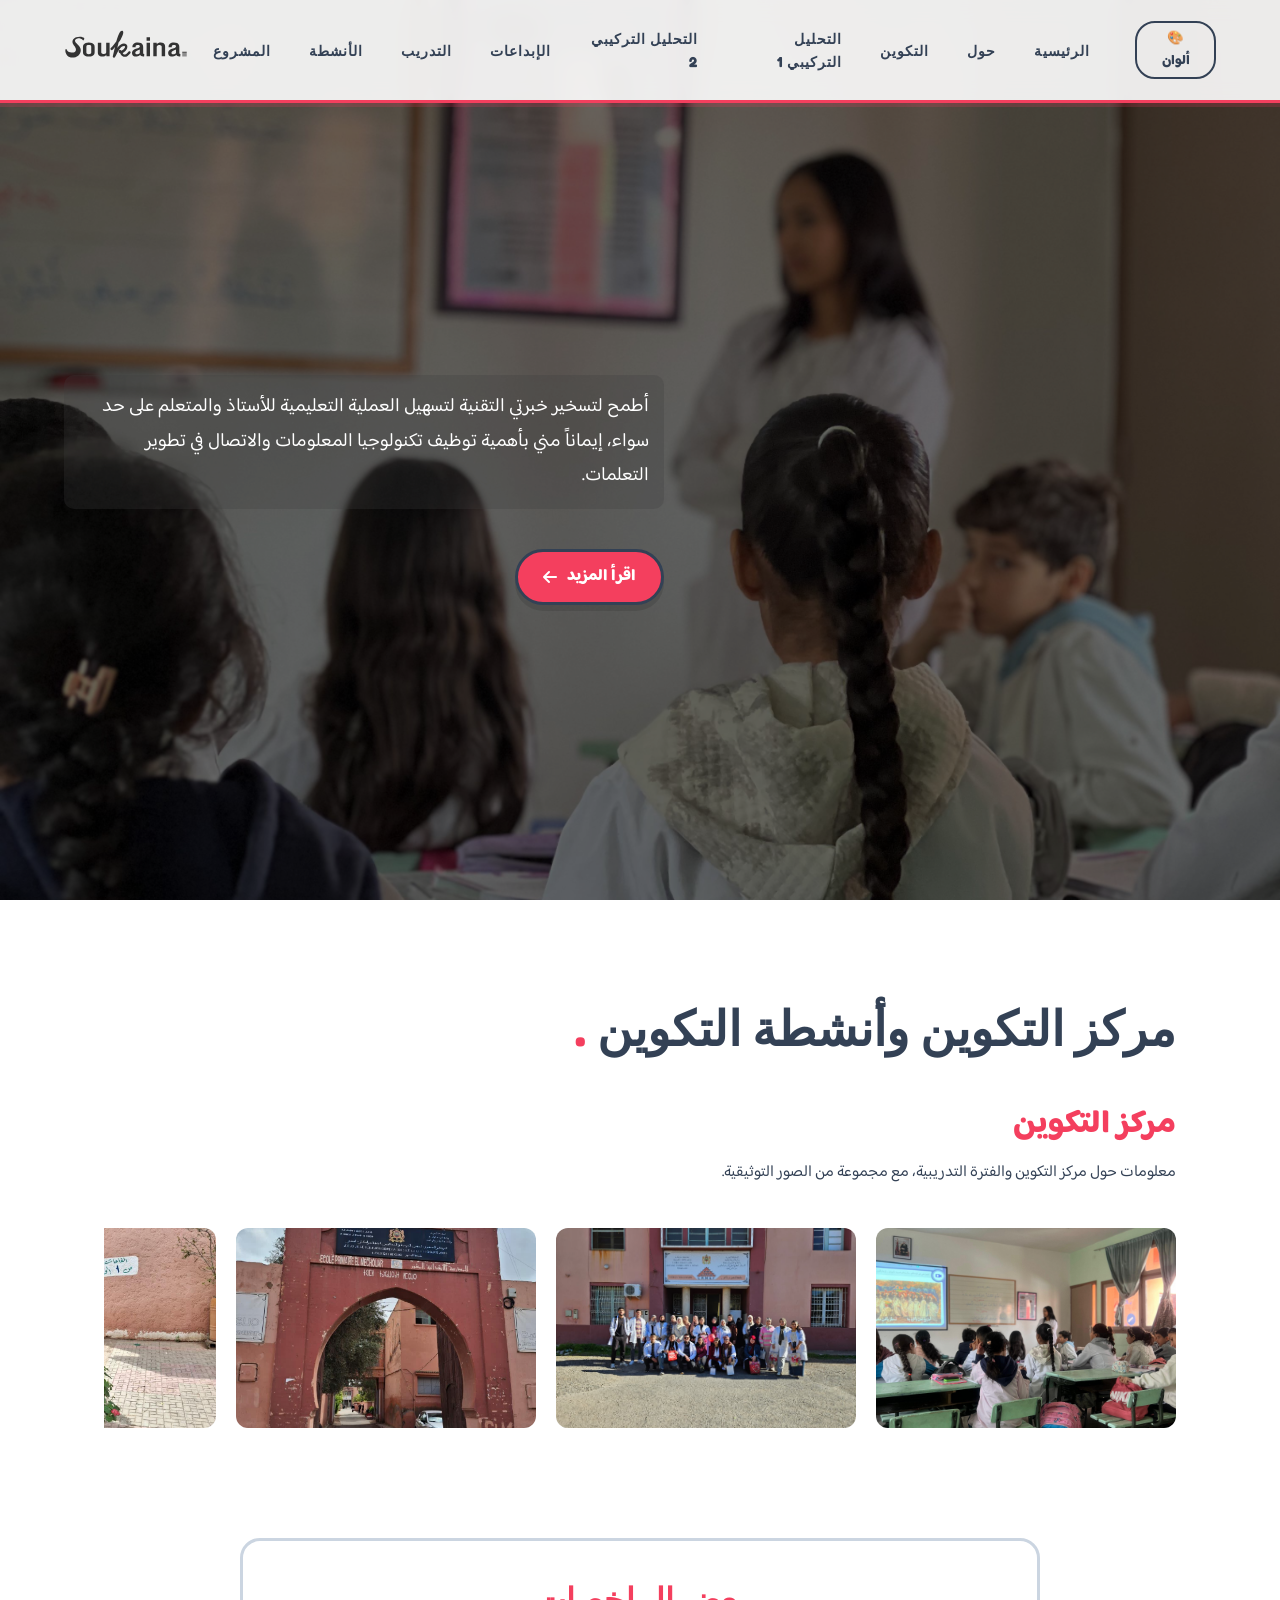
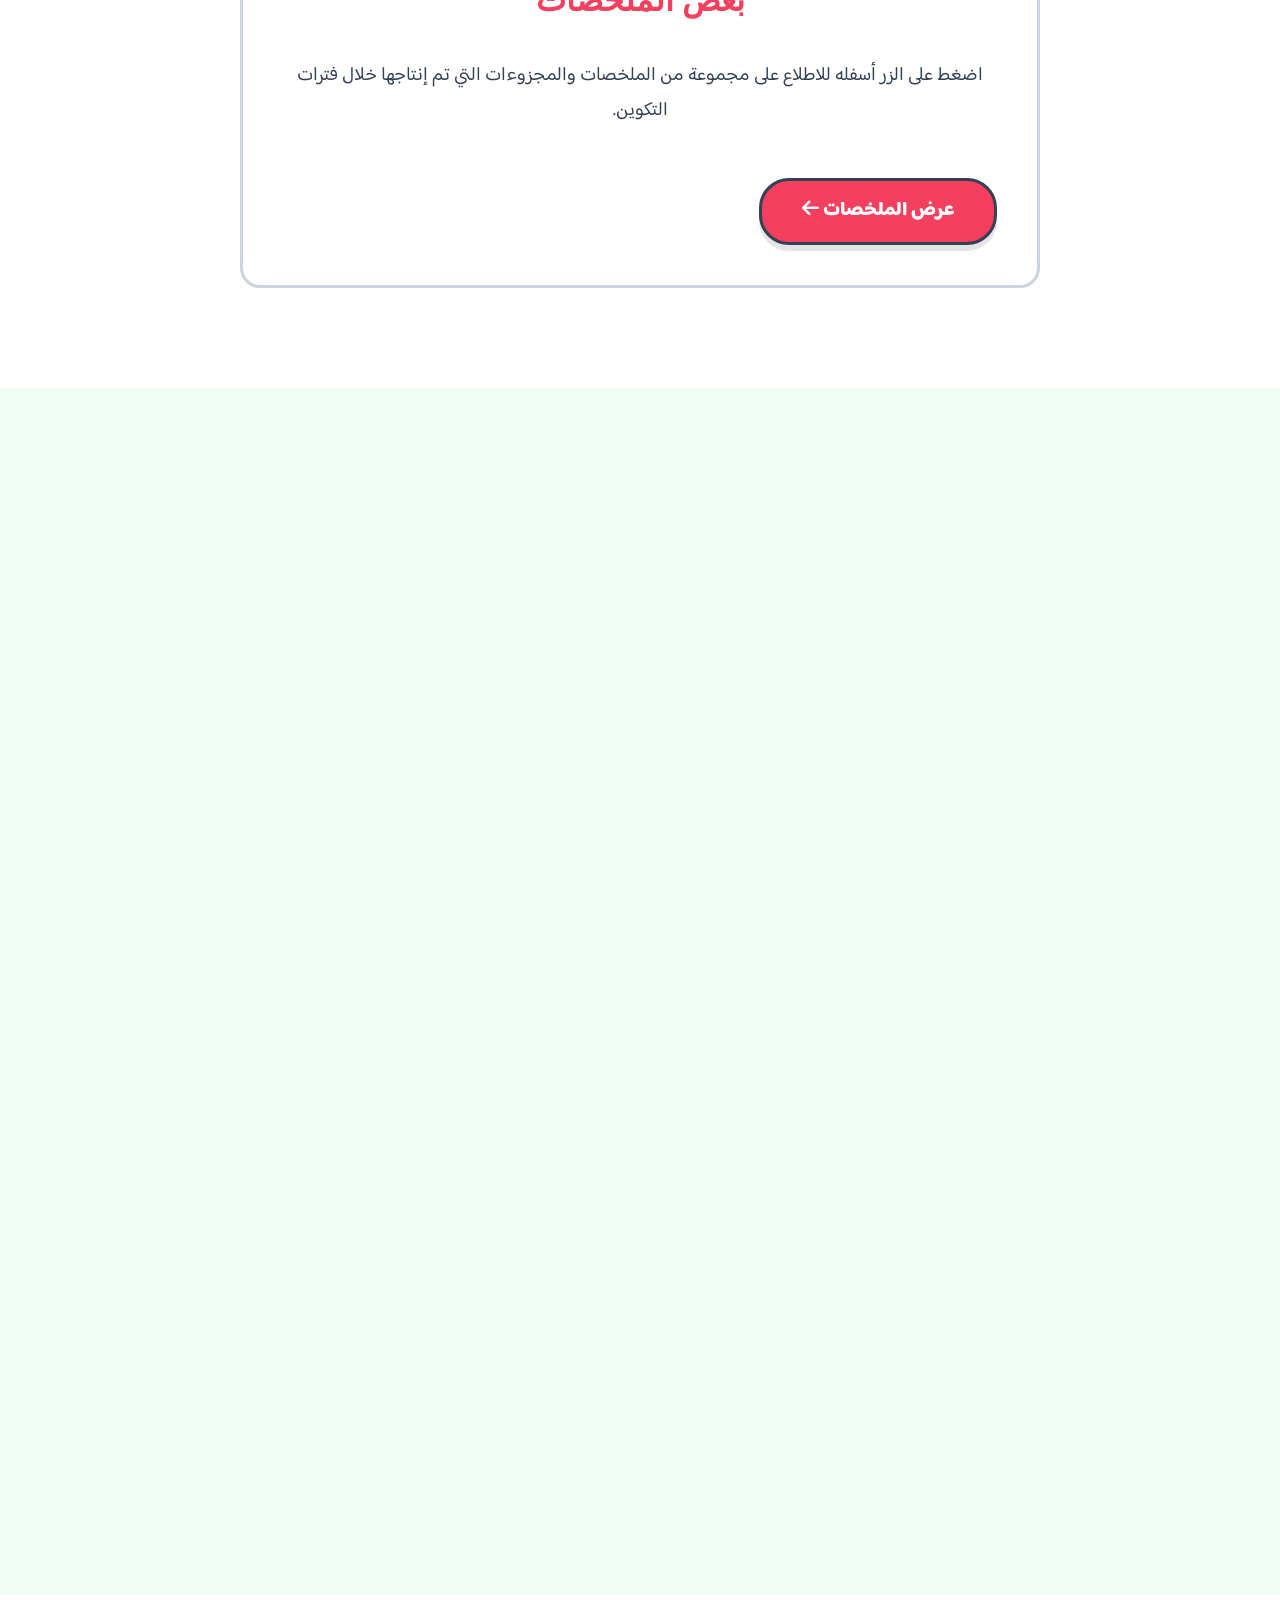
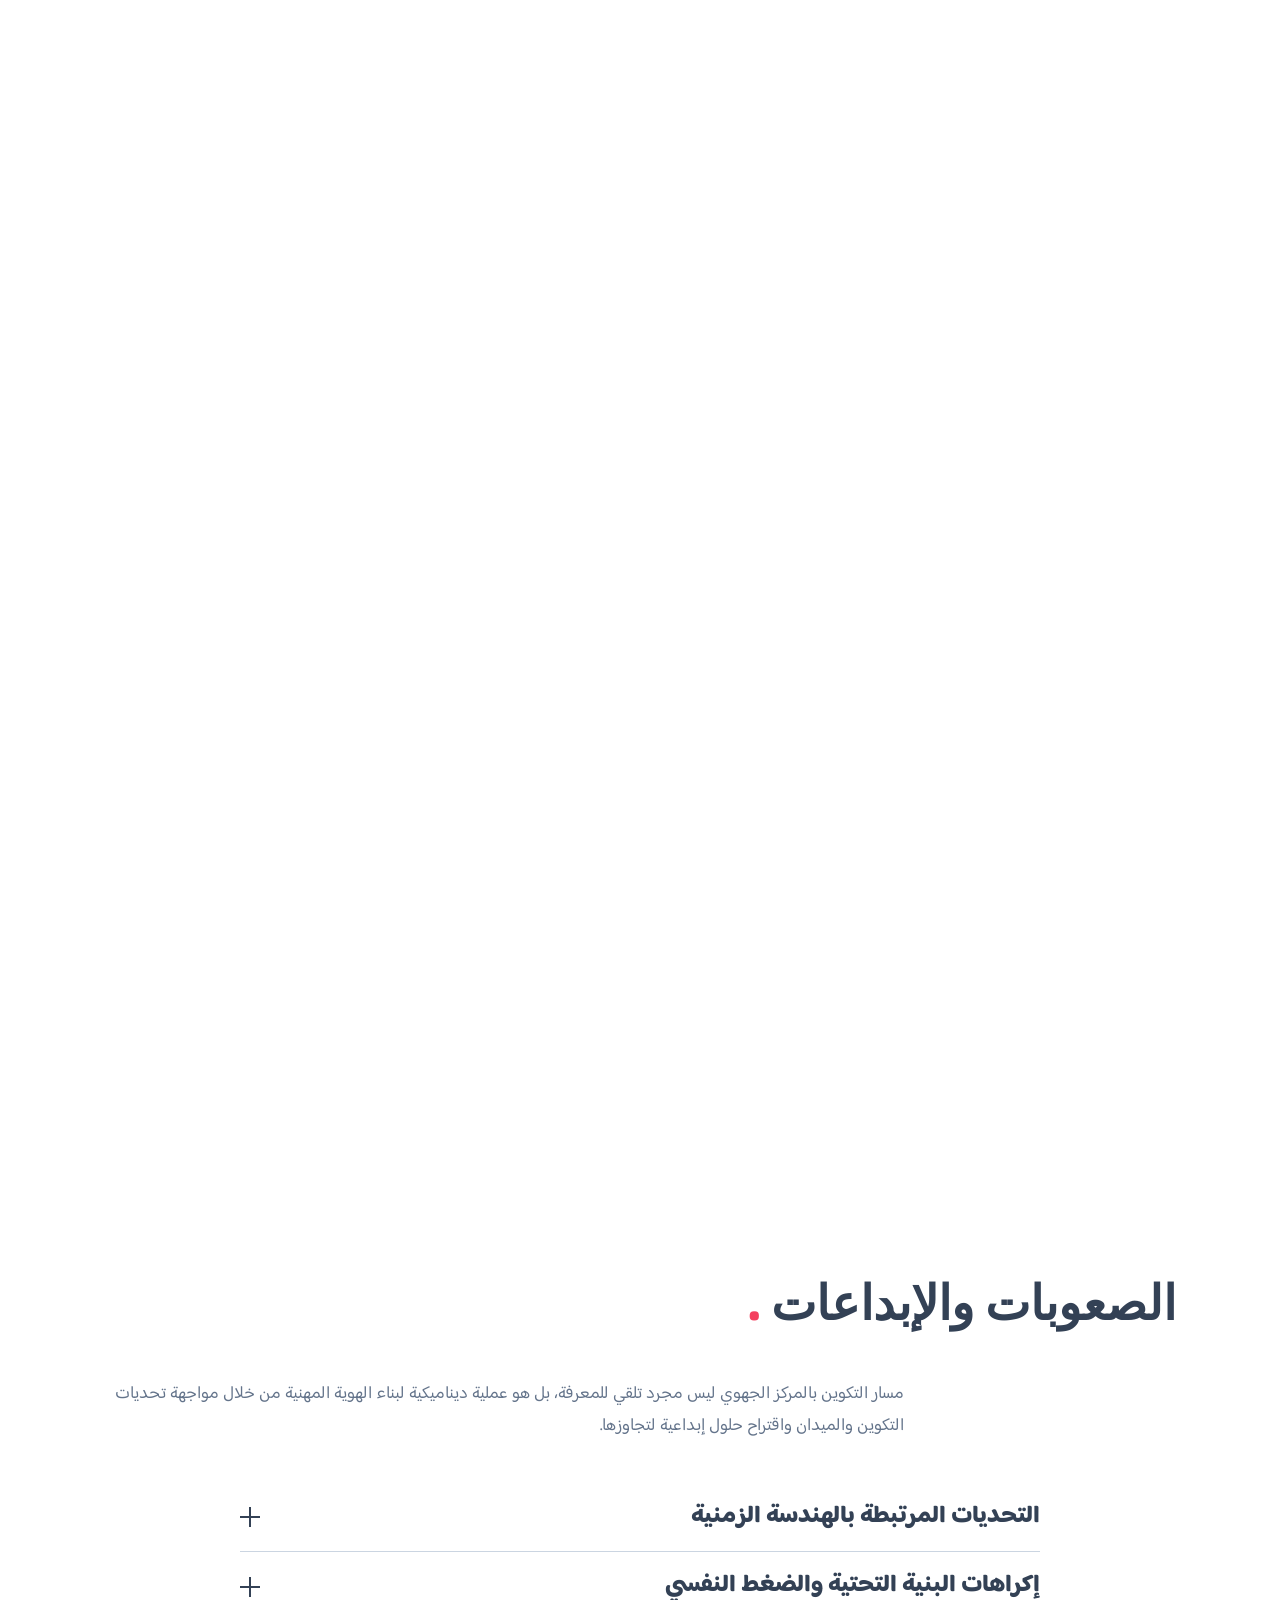
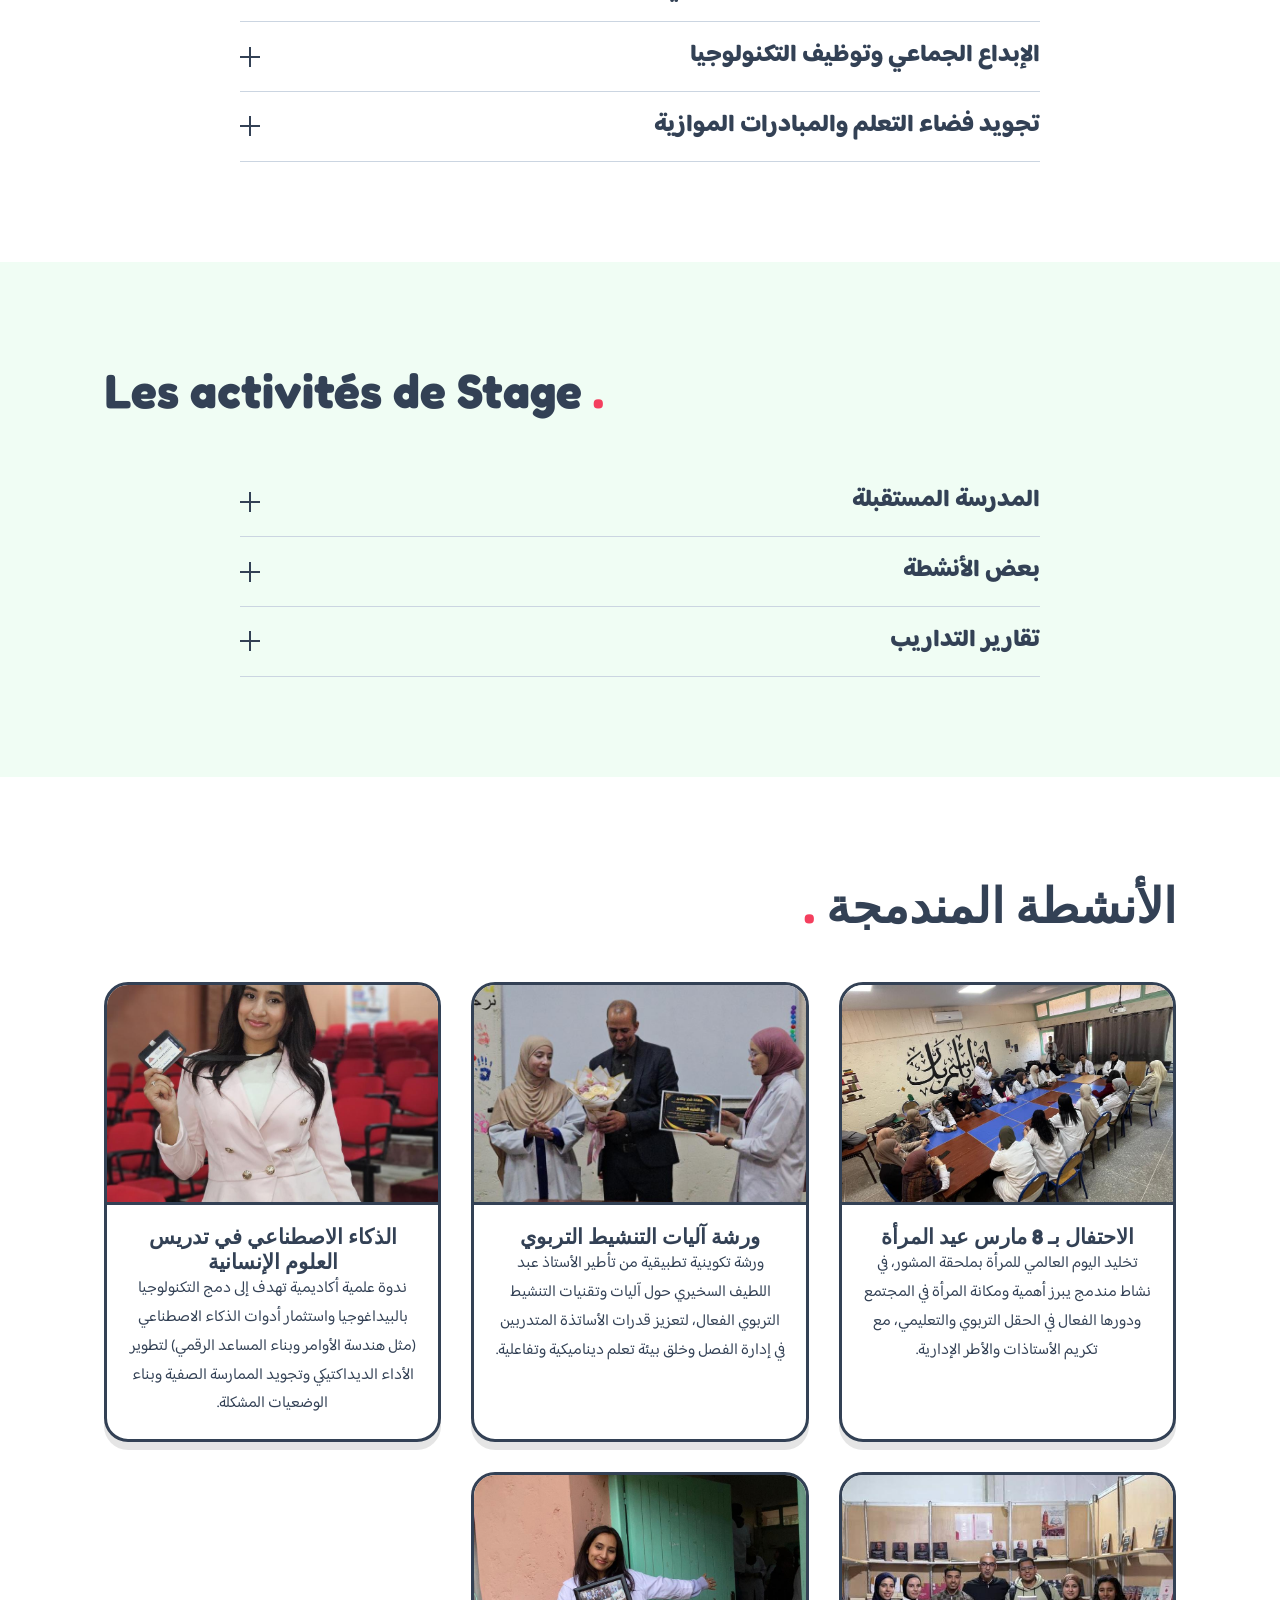
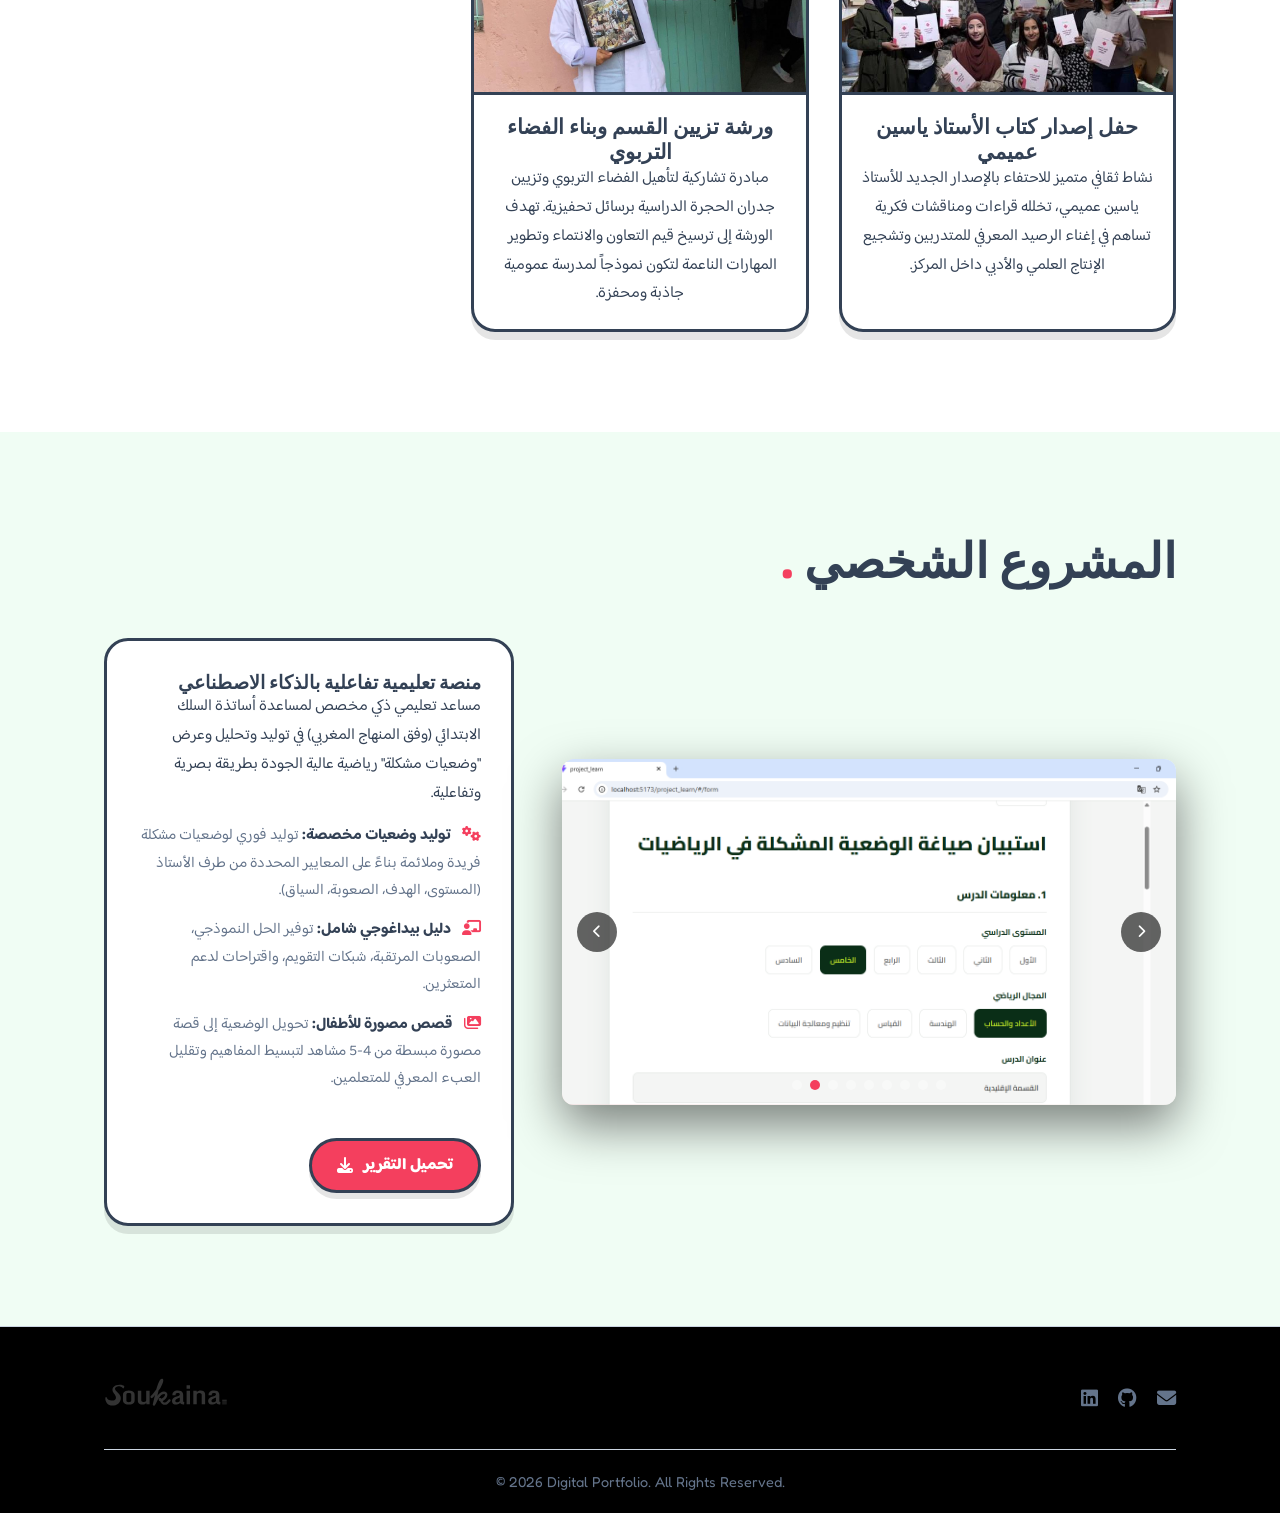
==== commit cce9878c: "Add second part of structural analysis and fix button width" ====
--- a/index.html
+++ b/index.html
@@ -28,6 +28,9 @@
                 <li><a href="#hero" class="active">الرئيسية</a></li>
                 <li><a href="#about">حول</a></li>
                 <li><a href="#training">التكوين</a></li>
+                <li><a href="#structural-analysis-1">التحليل التركيبي 1</a></li>
+                <li><a href="#structural-analysis-2">التحليل التركيبي 2</a></li>
+                <li><a href="#difficulties-innovations">الإبداعات</a></li>
                 <li><a href="#internship">التدريب</a></li>
                 <li><a href="#integrated">الأنشطة</a></li>
                 <li><a href="#project">المشروع</a></li>
@@ -42,6 +45,9 @@
             <li><a href="#hero">الرئيسية</a></li>
             <li><a href="#about">حول</a></li>
             <li><a href="#training">التكوين</a></li>
+            <li><a href="#structural-analysis-1">التحليل التركيبي 1</a></li>
+            <li><a href="#structural-analysis-2">التحليل التركيبي 2</a></li>
+            <li><a href="#difficulties-innovations">الإبداعات</a></li>
             <li><a href="#internship">التدريب</a></li>
             <li><a href="#integrated">الأنشطة</a></li>
             <li><a href="#project">المشروع</a></li>
@@ -67,7 +73,9 @@
                 </div>
 
                 <div class="hero-content" dir="rtl">
-                    <p class="hero-subtitle fade-up delay-1 arabic-text" style="color: white; background-color: rgba(100, 100, 100, 0.8); padding: 15px; border-radius: 10px;">أطمح لتسخير خبرتي التقنية لتسهيل العملية
+                    <p class="hero-subtitle fade-up delay-1 arabic-text"
+                        style="color: white; background-color: rgba(63, 63, 63, 0.274); padding: 15px; border-radius: 10px;">
+                        أطمح لتسخير خبرتي التقنية لتسهيل العملية
                         التعليمية للأستاذ والمتعلم على حد سواء، إيماناً مني بأهمية توظيف تكنولوجيا المعلومات والاتصال في
                         تطوير التعلمات.</p>
                     <a href="about_me.html" class="btn-primary fade-up delay-2">اقرأ المزيد <i
@@ -144,54 +152,95 @@
                             </div>
                         </div>
 
-                        <!-- Semesters Summaries -->
-                        <div class="training-summaries fade-up delay-1" dir="rtl"
-                            style="display: grid; grid-template-columns: repeat(auto-fit, minmax(280px, 1fr)); gap: 20px;">
-                            <div class="summary-card card-hover">
-                                <h3>تلخيصات الدورة الأولى</h3>
-                                <p class="arabic-text">ملخصات ومقررات الدورة التكوينية الأولى شاملة لكل المحاور
-                                    الأساسية.</p>
-                                <a href="summaries.html" class="btn-link">عرض الملخصات <i
-                                        class="fa-solid fa-arrow-left"></i></a>
-                            </div>
-                            <div class="summary-card card-hover">
-                                <h3>تلخيصات الدورة 2</h3>
-                                <p class="arabic-text">أهم الدروس والأنشطة المنجزة خلال الدورة التكوينية الثانية.</p>
-                                <a href="summaries.html" class="btn-link">عرض الملخصات <i
-                                        class="fa-solid fa-arrow-left"></i></a>
-                            </div>
-                        </div>
-                    </div>
-                </div>
-            </section>
-
-            <!-- 2.5 Structural Analysis -->
-            <section id="structural-analysis" class="section">
-                <div class="container">
-                    <h2 class="section-title fade-up" dir="rtl">التحليل التركيبي <span class="accent-dot">.</span></h2>
-                    <p class="arabic-text fade-up delay-1" dir="rtl" style="max-width: 800px; margin-bottom: 40px; font-size: 1.1rem; color: var(--text-muted);">
-                        يشكل الملف التراكمي محطة تركيبية أساسية في مساري التكويني، حيث لا يقتصر على تجميع الوثائق والأنشطة، بل يعكس سيرورة دينامية لبناء هويتي المهنية كأستاذة متدربة. ومن خلاله أستحضر مختلف التجارب التي خضتها بقراءة تأملية.
+                        <!-- Semesters Summaries Link -->
+                        <div class="training-summaries fade-up delay-1" dir="rtl" style="text-align: center; padding: 40px; background: var(--bg-light); border-radius: 20px; border: 3px solid var(--border); max-width: 800px; margin: 50px auto 0;">
+                            <h3 style="font-size: 2rem; color: var(--accent); margin-bottom: 20px; margin-top: 0;">بعض الملخصات</h3>
+                            <p class="arabic-text" style="font-size: 1.2rem; margin-bottom: 30px;">اضغط على الزر أسفله للاطلاع على مجموعة من الملخصات والمجزوءات التي تم إنتاجها خلال فترات التكوين.</p>
+                            <a href="summaries.html" class="btn-primary" style="display: inline-block; width: fit-content; font-size: 1.2rem; padding: 15px 40px;">عرض الملخصات <i class="fa-solid fa-arrow-left"></i></a>
+                        </div>
+                    </div>
+                </div>
+            </section>
+
+            <!-- 2.5 Structural Analysis 1 -->
+            <section id="structural-analysis-1" class="section">
+                <div class="container">
+                    <h2 class="section-title fade-up" dir="rtl">التحليل التركيبي 1 <span class="accent-dot">.</span></h2>
+                    <p class="arabic-text fade-up delay-1" dir="rtl"
+                        style="max-width: 800px; margin-bottom: 20px; font-size: 1.1rem; color: var(--text-muted);">
+                        يشكل الملف التراكمي محطة تركيبية أساسية في مساري التكويني، حيث لا يقتصر على تجميع الوثائق
+                        والأنشطة، بل يعكس سيرورة دينامية لبناء هويتي المهنية كأستاذة متدربة. ومن خلاله أستحضر مختلف
+                        التجارب التي خضتها بقراءة تأملية.
                     </p>
-                    <div class="about-grid fade-up delay-2" dir="rtl" style="grid-template-columns: repeat(auto-fit, minmax(280px, 1fr));">
+                    <div style="text-align: right; margin-bottom: 40px;" dir="rtl">
+                        <a href="assets/tahlil tarkibi finale.pdf" target="_blank" class="btn-primary fade-up delay-1" style="display: inline-flex; gap: 10px; align-items: center;">عرض التحليل التركيبي 1 <i class="fa-solid fa-file-pdf"></i></a>
+                    </div>
+                    <div class="about-grid fade-up delay-2" dir="rtl"
+                        style="grid-template-columns: repeat(auto-fit, minmax(280px, 1fr));">
                         <div class="card card-hover">
                             <div class="card-icon"><i class="fa-solid fa-book-journal-whills"></i></div>
                             <h3>المرحلة الوصفية والتوثيقية</h3>
-                            <p class="arabic-text">انصبت فيها جهودي على توثيق مختلف أنشطة التكوين سواء المرتبطة بالمجزوءات النظرية أو أنشطة التدريب الميداني والأنشطة المندمجة، مع الحرص على اعتماد مبادئ التوثيق العلمي الدقيق.</p>
+                            <p class="arabic-text">انصبت فيها جهودي على توثيق مختلف أنشطة التكوين سواء المرتبطة
+                                بالمجزوءات النظرية أو أنشطة التدريب الميداني والأنشطة المندمجة، مع الحرص على اعتماد
+                                مبادئ التوثيق العلمي الدقيق.</p>
                         </div>
                         <div class="card card-hover">
                             <div class="card-icon"><i class="fa-solid fa-magnifying-glass-chart"></i></div>
                             <h3>المرحلة التحليلية النقدية</h3>
-                            <p class="arabic-text">تشكل جوهر الملف التراكمي، حيث تم تحليل الأنشطة نقديا باستحضار المرجعيات التربوية والديداكتيكية المؤطرة، وربط المفاهيم النظرية مثل البنائية بالممارسات الصفية الواقعية.</p>
+                            <p class="arabic-text">تشكل جوهر الملف التراكمي، حيث تم تحليل الأنشطة نقديا باستحضار
+                                المرجعيات التربوية والديداكتيكية المؤطرة، وربط المفاهيم النظرية مثل البنائية بالممارسات
+                                الصفية الواقعية.</p>
                         </div>
                         <div class="card card-hover">
                             <div class="card-icon"><i class="fa-solid fa-chalkboard-user"></i></div>
                             <h3>التخطيط والتدبير والتقويم</h3>
-                            <p class="arabic-text">يُعد محور التخطيط والتدبير أساسًا إجرائيًا يركز على الكفايات التنظيمية التي تمكن المدرس من قيادة العملية التعليمية بشكل فعال وتنزيل هندسة التعلمات ميدانياً وتقويم نتائجها.</p>
+                            <p class="arabic-text">يُعد محور التخطيط والتدبير أساسًا إجرائيًا يركز على الكفايات
+                                التنظيمية التي تمكن المدرس من قيادة العملية التعليمية بشكل فعال وتنزيل هندسة التعلمات
+                                ميدانياً وتقويم نتائجها.</p>
                         </div>
                         <div class="card card-hover">
                             <div class="card-icon"><i class="fa-solid fa-user-graduate"></i></div>
                             <h3>التكوين الذاتي</h3>
-                            <p class="arabic-text">يُعد أحد الركائز الأساسية في بناء الهوية المهنية للأستاذ، إذ يتجاوز حدود التكوين النظامي ليشمل مجهوداً شخصياً مستمراً يهدف إلى تطوير الكفايات والانفتاح على المنصات الرقمية والموارد التربوية الحديثة.</p>
+                            <p class="arabic-text">يُعد أحد الركائز الأساسية في بناء الهوية المهنية للأستاذ، إذ يتجاوز
+                                حدود التكوين النظامي ليشمل مجهوداً شخصياً مستمراً يهدف إلى تطوير الكفايات والانفتاح على
+                                المنصات الرقمية والموارد التربوية الحديثة.</p>
+                        </div>
+                    </div>
+                </div>
+            </section>
+
+            <!-- 2.5.2 Structural Analysis 2 -->
+            <section id="structural-analysis-2" class="section dark-section">
+                <div class="container">
+                    <h2 class="section-title fade-up" dir="rtl">التحليل التركيبي 2 <span class="accent-dot">.</span></h2>
+                    <p class="arabic-text fade-up delay-1" dir="rtl"
+                        style="max-width: 800px; margin-bottom: 20px; font-size: 1.1rem; color: var(--text-muted);">
+                        شكلت الدورة الثانية من المسار التكويني محطة تكاملية حاسمة، انتقلت فيها من استيعاب الأطر النظرية إلى صلب الممارسة التبصرية والتطبيق الإجرائي والإنتاج الديداكتيكي الممهنن، في أفق بناء ممارسة تربوية رصينة.
+                    </p>
+                    <div style="text-align: right; margin-bottom: 40px;" dir="rtl">
+                        <a href="assets/اﻟﺘﺤﻠﻴﻞ اﻟﺘﺮﻛﻴﺒﻲ 2.pdf" target="_blank" class="btn-primary fade-up delay-1" style="display: inline-flex; gap: 10px; align-items: center;">عرض التحليل التركيبي 2 <i class="fa-solid fa-file-pdf"></i></a>
+                    </div>
+                    <div class="about-grid fade-up delay-2" dir="rtl"
+                        style="grid-template-columns: repeat(auto-fit, minmax(280px, 1fr));">
+                        <div class="card card-hover">
+                            <div class="card-icon"><i class="fa-solid fa-laptop-code"></i></div>
+                            <h3>الإنتاج الديداكتيكي والتميز الرقمي</h3>
+                            <p class="arabic-text">استثمار تخصص الإعلاميات في تصميم موارد رقمية مبتكرة، واستخدام التكنولوجيا لتبسيط المفاهيم المجردة، والانتقال نحو دور "المهندس التربوي".</p>
+                        </div>
+                        <div class="card card-hover">
+                            <div class="card-icon"><i class="fa-solid fa-school"></i></div>
+                            <h3>التنزيل الميداني والمشروع الشخصي</h3>
+                            <p class="arabic-text">شكلت مدرسة التدريب الميداني محطة إجرائية لتنزيل وتجريب المقاربات التربوية الحديثة، وقياس أثرها المباشر على تعلمات وتفاعلات التلاميذ داخل الفصل.</p>
+                        </div>
+                        <div class="card card-hover">
+                            <div class="card-icon"><i class="fa-solid fa-users-viewfinder"></i></div>
+                            <h3>تحليل الممارسات والأقسام المشتركة</h3>
+                            <p class="arabic-text">اعتماد باراديغم (عملي-نظري-عملي) لتشخيص الصعوبات وتعديل الأداء الصفي بتبصر، مع تملك آليات هندسة التعلمات في الأقسام المشتركة.</p>
+                        </div>
+                        <div class="card card-hover">
+                            <div class="card-icon"><i class="fa-solid fa-scale-balanced"></i></div>
+                            <h3>البحث التدخلي وأخلاقيات المهنة</h3>
+                            <p class="arabic-text">الانتقال للبحث الإجرائي لرصد وحل المشكلات الصفية، وتملك المرجعيات التشريعية لترسيخ الوعي بالمسؤوليات التربوية وتفعيل الحياة المدرسية.</p>
                         </div>
                     </div>
                 </div>
@@ -200,11 +249,14 @@
             <!-- 2.6 Difficulties and Innovations -->
             <section id="difficulties-innovations" class="section dark-section">
                 <div class="container">
-                    <h2 class="section-title fade-up" dir="rtl">الصعوبات والإبداعات <span class="accent-dot">.</span></h2>
-                    <p class="arabic-text fade-up delay-1" dir="rtl" style="max-width: 800px; margin-bottom: 40px; font-size: 1.1rem; color: var(--text-muted);">
-                        مسار التكوين بالمركز الجهوي ليس مجرد تلقي للمعرفة، بل هو عملية ديناميكية لبناء الهوية المهنية من خلال مواجهة تحديات التكوين والميدان واقتراح حلول إبداعية لتجاوزها.
+                    <h2 class="section-title fade-up" dir="rtl">الصعوبات والإبداعات <span class="accent-dot">.</span>
+                    </h2>
+                    <p class="arabic-text fade-up delay-1" dir="rtl"
+                        style="max-width: 800px; margin-bottom: 40px; font-size: 1.1rem; color: var(--text-muted);">
+                        مسار التكوين بالمركز الجهوي ليس مجرد تلقي للمعرفة، بل هو عملية ديناميكية لبناء الهوية المهنية من
+                        خلال مواجهة تحديات التكوين والميدان واقتراح حلول إبداعية لتجاوزها.
                     </p>
-                    
+
                     <div class="internship-content fade-up delay-2">
                         <div class="accordion">
                             <div class="accordion-item" dir="rtl">
@@ -213,7 +265,11 @@
                                     <span class="icon-plus"></span>
                                 </div>
                                 <div class="accordion-content">
-                                    <p class="arabic-text">واجهتُ صعوبات تتعلق بالتدبير الزمني والديداكتيكي للمجزوءات، حيث سُجل تضخم في عدد العروض وعدم ملاءمة الغلاف الزمني للتوصيف. <br><strong style="color:var(--accent);">البديل المقترح:</strong> إعادة النظر في منهجية تقديم العروض لتقتصر على المحاور المركزية وإعطاء الأستاذ المؤطر الدور الأكبر في شرح المحاور المعقدة.</p>
+                                    <p class="arabic-text">واجهتُ صعوبات تتعلق بالتدبير الزمني والديداكتيكي للمجزوءات،
+                                        حيث سُجل تضخم في عدد العروض وعدم ملاءمة الغلاف الزمني للتوصيف. <br><strong
+                                            style="color:var(--accent);">البديل المقترح:</strong> إعادة النظر في منهجية
+                                        تقديم العروض لتقتصر على المحاور المركزية وإعطاء الأستاذ المؤطر الدور الأكبر في
+                                        شرح المحاور المعقدة.</p>
                                 </div>
                             </div>
 
@@ -223,7 +279,11 @@
                                     <span class="icon-plus"></span>
                                 </div>
                                 <div class="accordion-content">
-                                    <p class="arabic-text">صعوبة التكوين الذاتي بسبب غياب بعض الوسائل اللوجستية كالربط بشبكة الويفي، بالإضافة إلى الضغط الزمني المكثف. <br><strong style="color:var(--accent);">البديل المقترح:</strong> مراعاة الإيقاعات البيولوجية والنفسية للمتدربين لضمان توازن سليم بين متطلبات التكوين وحاجة المتدرب للراحة.</p>
+                                    <p class="arabic-text">صعوبة التكوين الذاتي بسبب غياب بعض الوسائل اللوجستية كالربط
+                                        بشبكة الويفي، بالإضافة إلى الضغط الزمني المكثف. <br><strong
+                                            style="color:var(--accent);">البديل المقترح:</strong> مراعاة الإيقاعات
+                                        البيولوجية والنفسية للمتدربين لضمان توازن سليم بين متطلبات التكوين وحاجة المتدرب
+                                        للراحة.</p>
                                 </div>
                             </div>
 
@@ -233,7 +293,9 @@
                                     <span class="icon-plus"></span>
                                 </div>
                                 <div class="accordion-content">
-                                    <p class="arabic-text">شكلت الأنشطة المندمجة فضاء حقيقياً للابتكار التربوي. تم توظيف التكنولوجيا من خلال مشاريع كـ "الإذاعة المدرسية" والملف التراكمي الرقمي، مما طور كفاياتنا التنظيمية وأثبت قدرتنا على تحويل التحديات إلى فرص للإبداع الجماعي.</p>
+                                    <p class="arabic-text">شكلت الأنشطة المندمجة فضاء حقيقياً للابتكار التربوي. تم توظيف
+                                        التكنولوجيا من خلال مشاريع كـ "الإذاعة المدرسية" والملف التراكمي الرقمي، مما طور
+                                        كفاياتنا التنظيمية وأثبت قدرتنا على تحويل التحديات إلى فرص للإبداع الجماعي.</p>
                                 </div>
                             </div>
 
@@ -243,7 +305,9 @@
                                     <span class="icon-plus"></span>
                                 </div>
                                 <div class="accordion-content">
-                                    <p class="arabic-text">إيماناً بتأثير الفضاء المدرسي، بادرنا لتنظيم ورشات دورية لتزيين القسم وخلق بيئة محفزة للتعلم (مثل ديكورات شهر رمضان). كما نظمنا لقاءات فكرية ومسابقات ثقافية عززت مهارات الحوار والتنشيط التربوي.</p>
+                                    <p class="arabic-text">إيماناً بتأثير الفضاء المدرسي، بادرنا لتنظيم ورشات دورية
+                                        لتزيين القسم وخلق بيئة محفزة للتعلم (مثل ديكورات شهر رمضان). كما نظمنا لقاءات
+                                        فكرية ومسابقات ثقافية عززت مهارات الحوار والتنشيط التربوي.</p>
                                 </div>
                             </div>
                         </div>
@@ -301,19 +365,71 @@
                 <div class="container">
                     <h2 class="section-title fade-up" dir="rtl">الأنشطة المندمجة <span class="accent-dot">.</span></h2>
 
-                    <div class="integrated-grid fade-up" dir="rtl">
-                        <div class="integrated-card card-hover">
-                            <div class="card-icon"><i class="fa-solid fa-folder-open"></i></div>
-                            <h3>توثيقات</h3>
-                            <p class="arabic-text">مجموعة من الوثائق والموارد المتعلقة بالأنشطة المندمجة والحياة
-                                المدرسية داخل المؤسسة.</p>
-                        </div>
-                        <div class="integrated-card card-hover">
-                            <div class="card-icon"><i class="fa-solid fa-file-lines"></i></div>
-                            <h3>تقارير</h3>
-                            <p class="arabic-text">تقارير الأنشطة الثقافية والفنية والرياضية التي تم الإشراف عليها أو
-                                المشاركة في تنظيمها.</p>
-                        </div>
+                    <div class="integrated-grid fade-up" dir="rtl" style="display: grid; grid-template-columns: repeat(auto-fit, minmax(300px, 1fr)); gap: 30px;">
+                        
+                        <!-- Activity 1 -->
+                        <div class="integrated-card card-hover" style="padding: 0; overflow: hidden; display: flex; flex-direction: column;">
+                            <div class="card-slider" style="position: relative; width: 100%; height: 220px; border-bottom: 3px solid var(--text-main);">
+                                <img class="card-slide active" src="assets/الانشطة المندمجة/8 مارس عيد المراة/IMG-20260426-WA0038.jpg" alt="8 مارس 1">
+                                <img class="card-slide" src="assets/الانشطة المندمجة/8 مارس عيد المراة/IMG-20260426-WA0031.jpg" alt="8 مارس 2">
+                                <img class="card-slide" src="assets/الانشطة المندمجة/8 مارس عيد المراة/IMG-20260426-WA0028.jpg" alt="8 مارس 3">
+                            </div>
+                            <div style="padding: 20px;">
+                                <h3 style="margin-top: 0; font-size: 1.3rem;">الاحتفال بـ 8 مارس عيد المرأة</h3>
+                                <p class="arabic-text">تخليد اليوم العالمي للمرأة بملحقة المشور، في نشاط مندمج يبرز أهمية ومكانة المرأة في المجتمع ودورها الفعال في الحقل التربوي والتعليمي، مع تكريم الأستاذات والأطر الإدارية.</p>
+                            </div>
+                        </div>
+
+                        <!-- Activity 2 -->
+                        <div class="integrated-card card-hover" style="padding: 0; overflow: hidden; display: flex; flex-direction: column;">
+                            <div class="card-slider" style="position: relative; width: 100%; height: 220px; border-bottom: 3px solid var(--text-main);">
+                                <img class="card-slide active" src="assets/الانشطة المندمجة/آليات اﻟﺘﻨﺸﻴﻂ اﻟﺘﺮﺑﻮي ﺑﺘﺄﻃﻴﺮ اﻷﺳﺘﺎذ ﻋﺒﺪ اﻟﻠﻄﻴﻒ اﻟﺴﺨﻴﺮي/WhatsApp Image 2026-06-29 at 04.34.26 (1).jpeg" alt="آليات التنشيط 1">
+                                <img class="card-slide" src="assets/الانشطة المندمجة/آليات اﻟﺘﻨﺸﻴﻂ اﻟﺘﺮﺑﻮي ﺑﺘﺄﻃﻴﺮ اﻷﺳﺘﺎذ ﻋﺒﺪ اﻟﻠﻄﻴﻒ اﻟﺴﺨﻴﺮي/WhatsApp Image 2026-06-29 at 04.34.27.jpeg" alt="آليات التنشيط 2">
+                            </div>
+                            <div style="padding: 20px;">
+                                <h3 style="margin-top: 0; font-size: 1.3rem;">ورشة آليات التنشيط التربوي</h3>
+                                <p class="arabic-text">ورشة تكوينية تطبيقية من تأطير الأستاذ عبد اللطيف السخيري حول آليات وتقنيات التنشيط التربوي الفعال، لتعزيز قدرات الأساتذة المتدربين في إدارة الفصل وخلق بيئة تعلم ديناميكية وتفاعلية.</p>
+                            </div>
+                        </div>
+
+                        <!-- Activity 3 -->
+                        <div class="integrated-card card-hover" style="padding: 0; overflow: hidden; display: flex; flex-direction: column;">
+                            <div class="card-slider" style="position: relative; width: 100%; height: 220px; border-bottom: 3px solid var(--text-main);">
+                                <img class="card-slide active" src="assets/الانشطة المندمجة/اﻟﺬﻛﺎء اﻻﺻﻄﻨﺎﻋﻲ ﻓﻲ ﺧﺪﻣﺔ ﺗﺪرﻳﺲ اﻟﻌﻠﻮم اﻹﻧﺴﺎﻧﻴﺔ/WhatsApp Image 2026-06-29 at 04.34.23.jpeg" alt="الذكاء الاصطناعي 1">
+                                <img class="card-slide" src="assets/الانشطة المندمجة/اﻟﺬﻛﺎء اﻻﺻﻄﻨﺎﻋﻲ ﻓﻲ ﺧﺪﻣﺔ ﺗﺪرﻳﺲ اﻟﻌﻠﻮم اﻹﻧﺴﺎﻧﻴﺔ/WhatsApp Image 2026-06-29 at 04.34.23 (1).jpeg" alt="الذكاء الاصطناعي 2">
+                                <img class="card-slide" src="assets/الانشطة المندمجة/اﻟﺬﻛﺎء اﻻﺻﻄﻨﺎﻋﻲ ﻓﻲ ﺧﺪﻣﺔ ﺗﺪرﻳﺲ اﻟﻌﻠﻮم اﻹﻧﺴﺎﻧﻴﺔ/Capture d'écran 2026-06-29 052055.png" alt="الذكاء الاصطناعي 3">
+                            </div>
+                            <div style="padding: 20px;">
+                                <h3 style="margin-top: 0; font-size: 1.3rem;">الذكاء الاصطناعي في تدريس العلوم الإنسانية</h3>
+                                <p class="arabic-text">ندوة علمية أكاديمية تهدف إلى دمج التكنولوجيا بالبيداغوجيا واستثمار أدوات الذكاء الاصطناعي (مثل هندسة الأوامر وبناء المساعد الرقمي) لتطوير الأداء الديداكتيكي وتجويد الممارسة الصفية وبناء الوضعيات المشكلة.</p>
+                            </div>
+                        </div>
+
+                        <!-- Activity 4 -->
+                        <div class="integrated-card card-hover" style="padding: 0; overflow: hidden; display: flex; flex-direction: column;">
+                            <div class="card-slider" style="position: relative; width: 100%; height: 220px; border-bottom: 3px solid var(--text-main);">
+                                <img class="card-slide active" src="assets/الانشطة المندمجة/اﻻﺣﺘﻔﺎل ﺑﺎﺻﺪار ﻛﺘﺎب اﻻﺳﺘﺎذ ﻳﺎﺳﻴﻦ ﻋﻤﻴﻤﻲ/WhatsApp Image 2026-06-29 at 04.34.26.jpeg" alt="اصدار كتاب 1">
+                                <img class="card-slide" src="assets/الانشطة المندمجة/اﻻﺣﺘﻔﺎل ﺑﺎﺻﺪار ﻛﺘﺎب اﻻﺳﺘﺎذ ﻳﺎﺳﻴﻦ ﻋﻤﻴﻤﻲ/WhatsApp Image 2026-06-29 at 04.34.25 (1).jpeg" alt="اصدار كتاب 2">
+                            </div>
+                            <div style="padding: 20px;">
+                                <h3 style="margin-top: 0; font-size: 1.3rem;">حفل إصدار كتاب الأستاذ ياسين عميمي</h3>
+                                <p class="arabic-text">نشاط ثقافي متميز للاحتفاء بالإصدار الجديد للأستاذ ياسين عميمي، تخلله قراءات ومناقشات فكرية تساهم في إغناء الرصيد المعرفي للمتدربين وتشجيع الإنتاج العلمي والأدبي داخل المركز.</p>
+                            </div>
+                        </div>
+
+                        <!-- Activity 5 -->
+                        <div class="integrated-card card-hover" style="padding: 0; overflow: hidden; display: flex; flex-direction: column;">
+                            <div class="card-slider" style="position: relative; width: 100%; height: 220px; border-bottom: 3px solid var(--text-main);">
+                                <img class="card-slide active" src="assets/الانشطة المندمجة/ورشة تزيين قسم/WhatsApp Image 2026-06-29 at 04.34.22 (1).jpeg" alt="تزيين قسم 1">
+                                <img class="card-slide" src="assets/الانشطة المندمجة/ورشة تزيين قسم/Capture d'écran 2026-06-29 051310.png" alt="تزيين قسم 2">
+                                <img class="card-slide" src="assets/الانشطة المندمجة/ورشة تزيين قسم/Capture d'écran 2026-06-29 051201.png" alt="تزيين قسم 3">
+                            </div>
+                            <div style="padding: 20px;">
+                                <h3 style="margin-top: 0; font-size: 1.3rem;">ورشة تزيين القسم وبناء الفضاء التربوي</h3>
+                                <p class="arabic-text">مبادرة تشاركية لتأهيل الفضاء التربوي وتزيين جدران الحجرة الدراسية برسائل تحفيزية. تهدف الورشة إلى ترسيخ قيم التعاون والانتماء وتطوير المهارات الناعمة لتكون نموذجاً لمدرسة عمومية جاذبة ومحفزة.</p>
+                            </div>
+                        </div>
+
                     </div>
                 </div>
             </section>
@@ -326,33 +442,55 @@
                     <div class="project-showcase fade-up delay-1">
                         <div class="project-info" dir="rtl">
                             <h3 class="project-title">منصة تعليمية تفاعلية بالذكاء الاصطناعي</h3>
-                            <p class="arabic-text" style="margin-bottom: 15px;">مساعد تعليمي ذكي مخصص لمساعدة أساتذة السلك الابتدائي (وفق المنهاج المغربي) في توليد وتحليل وعرض "وضعيات مشكلة" رياضية عالية الجودة بطريقة بصرية وتفاعلية.</p>
-                            
-                            <ul class="arabic-text project-features" style="list-style: none; padding: 0; margin-bottom: 20px;">
-                                <li><i class="fa-solid fa-gears" style="color: var(--accent); margin-left: 8px;"></i> <strong>توليد وضعيات مخصصة:</strong> توليد فوري لوضعيات مشكلة فريدة وملائمة بناءً على المعايير المحددة من طرف الأستاذ (المستوى، الهدف، الصعوبة، السياق).</li>
-                                <li><i class="fa-solid fa-chalkboard-user" style="color: var(--accent); margin-left: 8px;"></i> <strong>دليل بيداغوجي شامل:</strong> توفير الحل النموذجي، الصعوبات المرتقبة، شبكات التقويم، واقتراحات لدعم المتعثرين.</li>
-                                <li><i class="fa-solid fa-images" style="color: var(--accent); margin-left: 8px;"></i> <strong>قصص مصورة للأطفال:</strong> تحويل الوضعية إلى قصة مصورة مبسطة من 4-5 مشاهد لتبسيط المفاهيم وتقليل العبء المعرفي للمتعلمين.</li>
+                            <p class="arabic-text" style="margin-bottom: 15px;">مساعد تعليمي ذكي مخصص لمساعدة أساتذة
+                                السلك الابتدائي (وفق المنهاج المغربي) في توليد وتحليل وعرض "وضعيات مشكلة" رياضية عالية
+                                الجودة بطريقة بصرية وتفاعلية.</p>
+
+                            <ul class="arabic-text project-features"
+                                style="list-style: none; padding: 0; margin-bottom: 20px;">
+                                <li><i class="fa-solid fa-gears" style="color: var(--accent); margin-left: 8px;"></i>
+                                    <strong>توليد وضعيات مخصصة:</strong> توليد فوري لوضعيات مشكلة فريدة وملائمة بناءً
+                                    على المعايير المحددة من طرف الأستاذ (المستوى، الهدف، الصعوبة، السياق).
+                                </li>
+                                <li><i class="fa-solid fa-chalkboard-user"
+                                        style="color: var(--accent); margin-left: 8px;"></i> <strong>دليل بيداغوجي
+                                        شامل:</strong> توفير الحل النموذجي، الصعوبات المرتقبة، شبكات التقويم، واقتراحات
+                                    لدعم المتعثرين.</li>
+                                <li><i class="fa-solid fa-images" style="color: var(--accent); margin-left: 8px;"></i>
+                                    <strong>قصص مصورة للأطفال:</strong> تحويل الوضعية إلى قصة مصورة مبسطة من 4-5 مشاهد
+                                    لتبسيط المفاهيم وتقليل العبء المعرفي للمتعلمين.
+                                </li>
                             </ul>
-                            
-                            <a href="assets/personal_project/rapport.docx" download class="btn-primary mt-4">تحميل التقرير <i
-                                    class="fa-solid fa-download"></i></a>
+
+                            <a href="assets/personal_project/rapport.docx" download class="btn-primary mt-4">تحميل
+                                التقرير <i class="fa-solid fa-download"></i></a>
                         </div>
                         <div class="project-visual">
                             <div class="project-diaporama-wrapper">
-                                <div class="project-slide active"><img src="assets/personal_project/1.png" alt="Project screen 1"></div>
-                                <div class="project-slide"><img src="assets/personal_project/2.png" alt="Project screen 2"></div>
-                                <div class="project-slide"><img src="assets/personal_project/3.png" alt="Project screen 3"></div>
-                                <div class="project-slide"><img src="assets/personal_project/4.png" alt="Project screen 4"></div>
-                                <div class="project-slide"><img src="assets/personal_project/5.png" alt="Project screen 5"></div>
-                                <div class="project-slide"><img src="assets/personal_project/6.png" alt="Project screen 6"></div>
-                                <div class="project-slide"><img src="assets/personal_project/7.png" alt="Project screen 7"></div>
-                                <div class="project-slide"><img src="assets/personal_project/8.png" alt="Project screen 8"></div>
-                                <div class="project-slide"><img src="assets/personal_project/9.png" alt="Project screen 9"></div>
+                                <div class="project-slide active"><img src="assets/personal_project/1.png"
+                                        alt="Project screen 1"></div>
+                                <div class="project-slide"><img src="assets/personal_project/2.png"
+                                        alt="Project screen 2"></div>
+                                <div class="project-slide"><img src="assets/personal_project/3.png"
+                                        alt="Project screen 3"></div>
+                                <div class="project-slide"><img src="assets/personal_project/4.png"
+                                        alt="Project screen 4"></div>
+                                <div class="project-slide"><img src="assets/personal_project/5.png"
+                                        alt="Project screen 5"></div>
+                                <div class="project-slide"><img src="assets/personal_project/6.png"
+                                        alt="Project screen 6"></div>
+                                <div class="project-slide"><img src="assets/personal_project/7.png"
+                                        alt="Project screen 7"></div>
+                                <div class="project-slide"><img src="assets/personal_project/8.png"
+                                        alt="Project screen 8"></div>
+                                <div class="project-slide"><img src="assets/personal_project/9.png"
+                                        alt="Project screen 9"></div>
                                 <div class="overlay-glow"></div>
-                                
+
                                 <button class="diaporama-btn prev-btn"><i class="fa-solid fa-chevron-left"></i></button>
-                                <button class="diaporama-btn next-btn"><i class="fa-solid fa-chevron-right"></i></button>
-                                
+                                <button class="diaporama-btn next-btn"><i
+                                        class="fa-solid fa-chevron-right"></i></button>
+
                                 <div class="diaporama-dots"></div>
                             </div>
                         </div>
--- a/style.css
+++ b/style.css
@@ -919,6 +919,13 @@
     animation: zoomIn 0.3s ease;
 }
 
+.pdf-content {
+    width: 90%;
+    height: 90%;
+    background-color: white;
+    border: none;
+}
+
 @keyframes zoomIn {
     from {
         transform: scale(0.8);
@@ -976,12 +983,11 @@
 }
 
 [data-theme="kids"] .nav-links {
-    border: 2px solid var(--text-main);
-    border-radius: 30px;
     padding: 2px 10px;
     background: transparent;
     display: flex;
     align-items: center;
+    gap: 0.5rem;
 }
 
 [data-theme="kids"] .nav-links a,
@@ -1123,4 +1129,107 @@
         transform: translate(calc(var(--end-x) - var(--start-x)), calc(var(--end-y) - var(--start-y))) scale(0.4);
         opacity: 0;
     }
+}
+
+/* Card Slideshow */
+.card-slide {
+    position: absolute;
+    top: 0;
+    left: 0;
+    width: 100%;
+    height: 100%;
+    object-fit: cover;
+    opacity: 0;
+    transition: opacity 1s ease-in-out;
+}
+
+.card-slide.active {
+    opacity: 1;
+}
+
+/* Summaries Grid */
+.summaries-grid {
+    display: grid;
+    grid-template-columns: repeat(auto-fit, minmax(250px, 1fr));
+    gap: 20px;
+}
+
+.summary-item {
+    background: #ffffff;
+    border: 3px solid var(--text-main);
+    border-radius: 20px;
+    padding: 30px 20px;
+    text-align: center;
+    text-decoration: none;
+    color: var(--text-main);
+    display: flex;
+    flex-direction: column;
+    align-items: center;
+    justify-content: center;
+    transition: transform 0.3s ease, box-shadow 0.3s ease;
+    overflow: hidden;
+    position: relative;
+    min-height: 200px;
+    box-shadow: 0 8px 0 rgba(0, 0, 0, 0.1);
+}
+
+.summary-item:hover {
+    transform: translateY(-5px);
+    box-shadow: 0 12px 0 rgba(0, 0, 0, 0.15);
+}
+
+.summary-icon {
+    font-size: 3.5rem;
+    margin-bottom: 20px;
+    color: var(--primary-color, #4f46e5);
+}
+
+.summary-item h4 {
+    margin: 0;
+    font-size: 1.2rem;
+    line-height: 1.5;
+    font-family: 'Almarai', sans-serif;
+}
+
+/* For image summaries */
+.summary-item.image-summary {
+    padding: 0;
+    border-width: 0;
+    box-shadow: none;
+}
+
+.summary-item.image-summary img {
+    width: 100%;
+    height: 100%;
+    object-fit: cover;
+    position: absolute;
+    top: 0;
+    left: 0;
+    z-index: 1;
+    transition: transform 0.5s ease;
+    border-radius: 20px;
+    border: 3px solid var(--text-main);
+}
+
+.summary-item.image-summary:hover img {
+    transform: scale(1.05);
+}
+
+.summary-overlay {
+    position: absolute;
+    bottom: 0;
+    left: 0;
+    width: 100%;
+    background: linear-gradient(transparent, rgba(0,0,0,0.8));
+    color: white;
+    padding: 20px 15px 15px;
+    z-index: 2;
+    text-align: center;
+    border-radius: 0 0 17px 17px;
+}
+
+.summary-overlay h4 {
+    color: white;
+    font-size: 1.1rem;
+    text-shadow: 1px 1px 3px rgba(0,0,0,0.5);
 }
